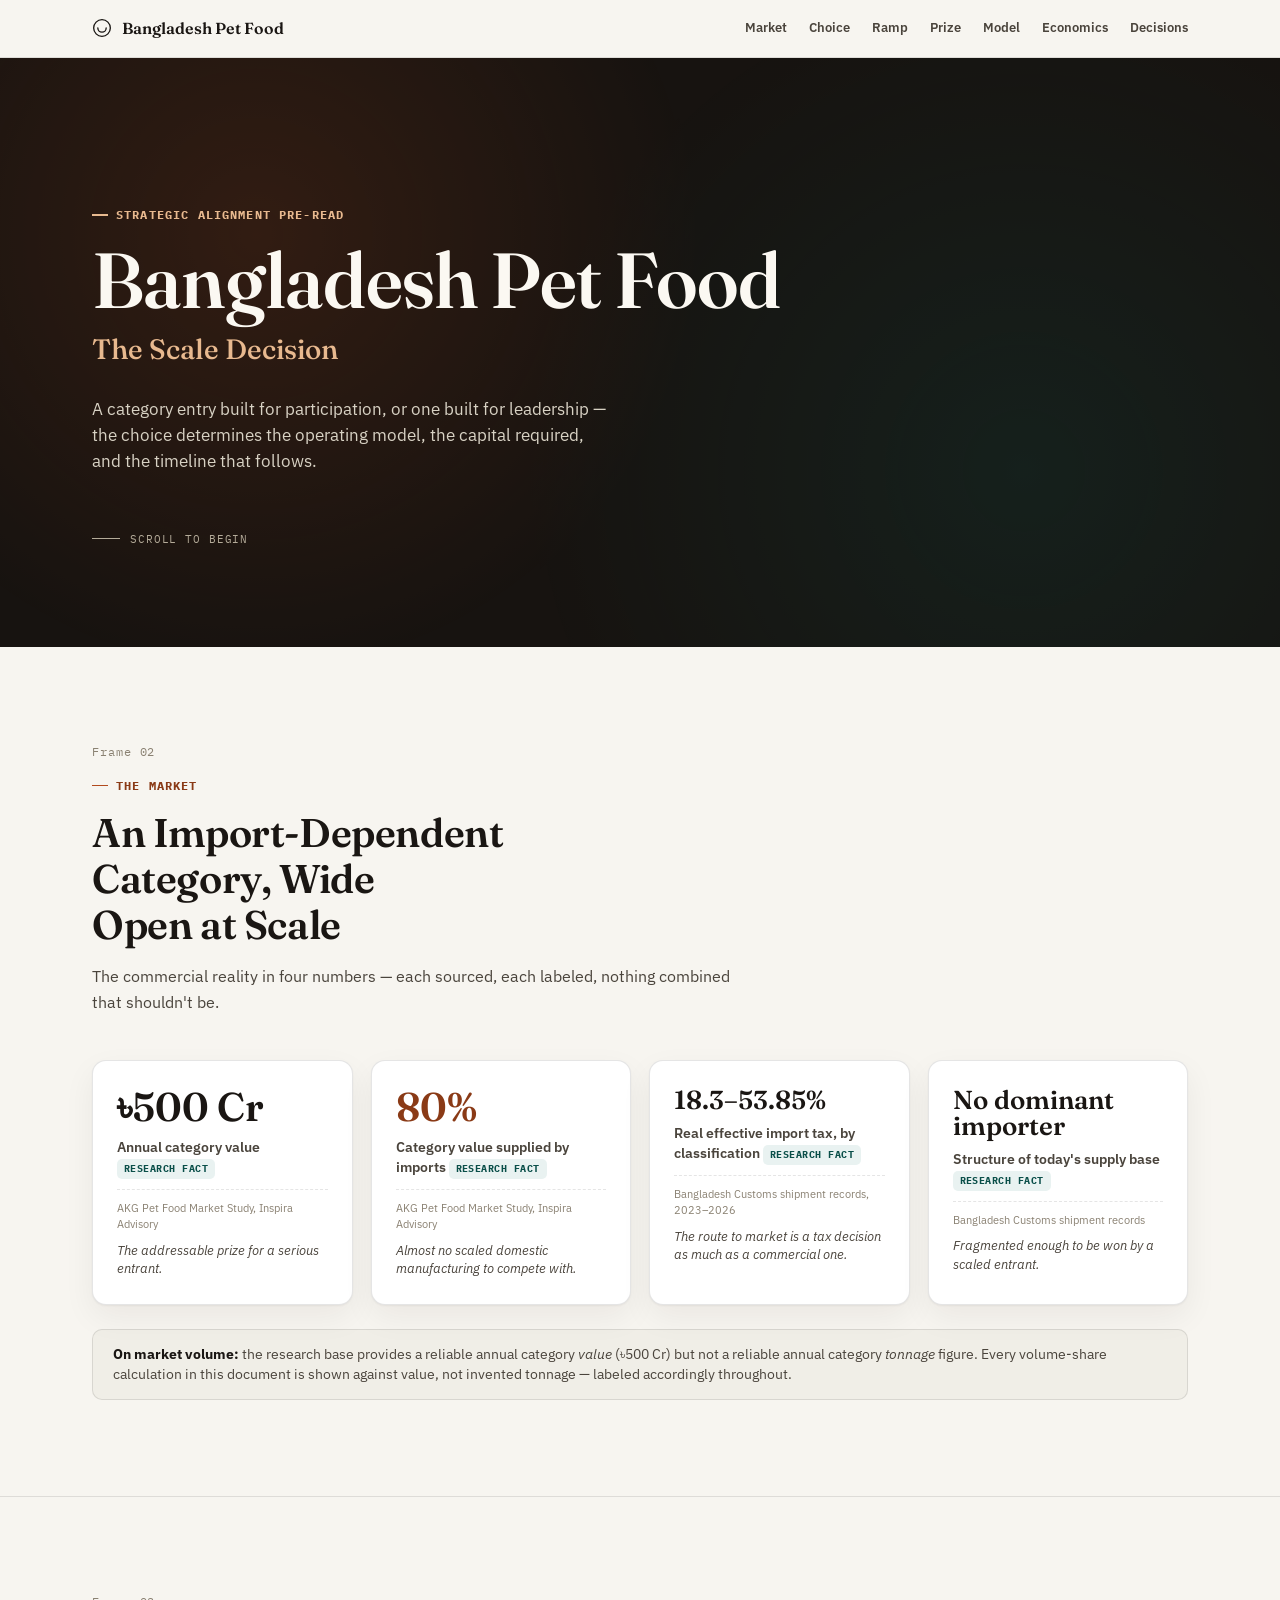
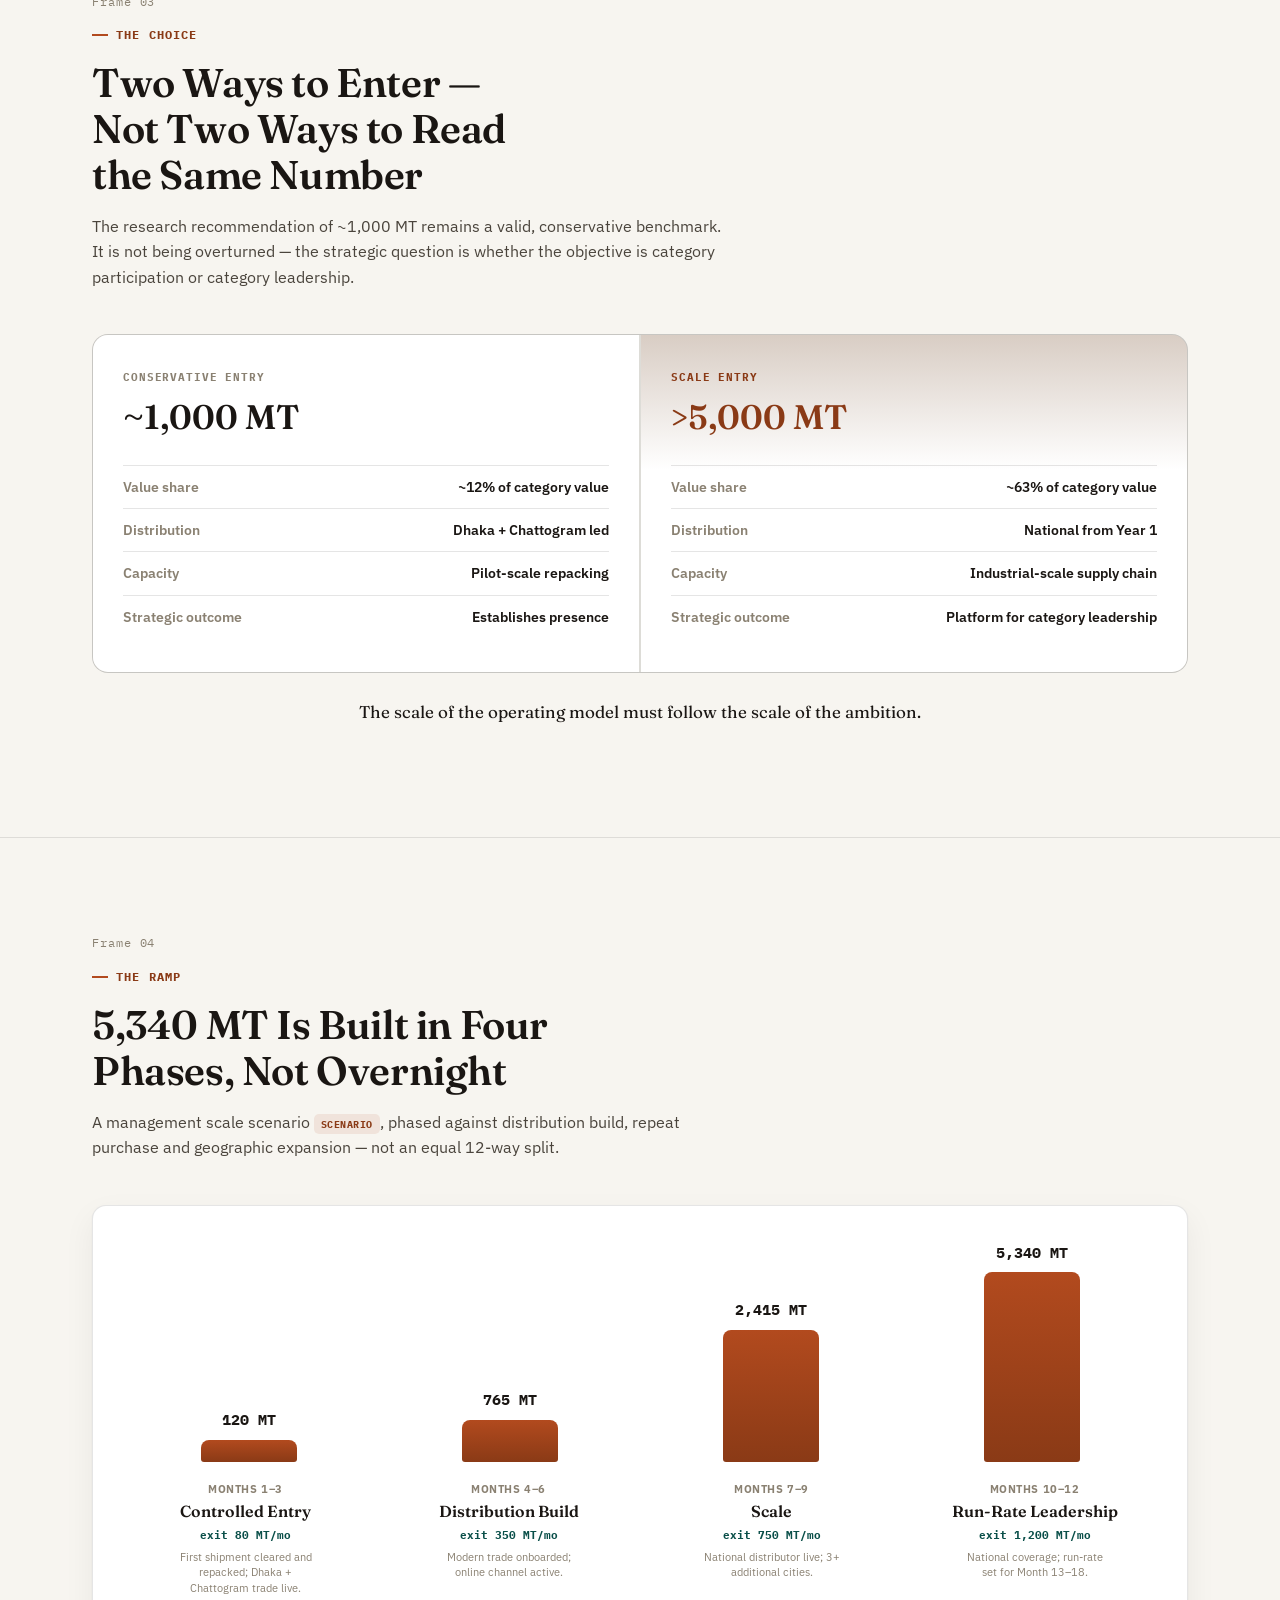
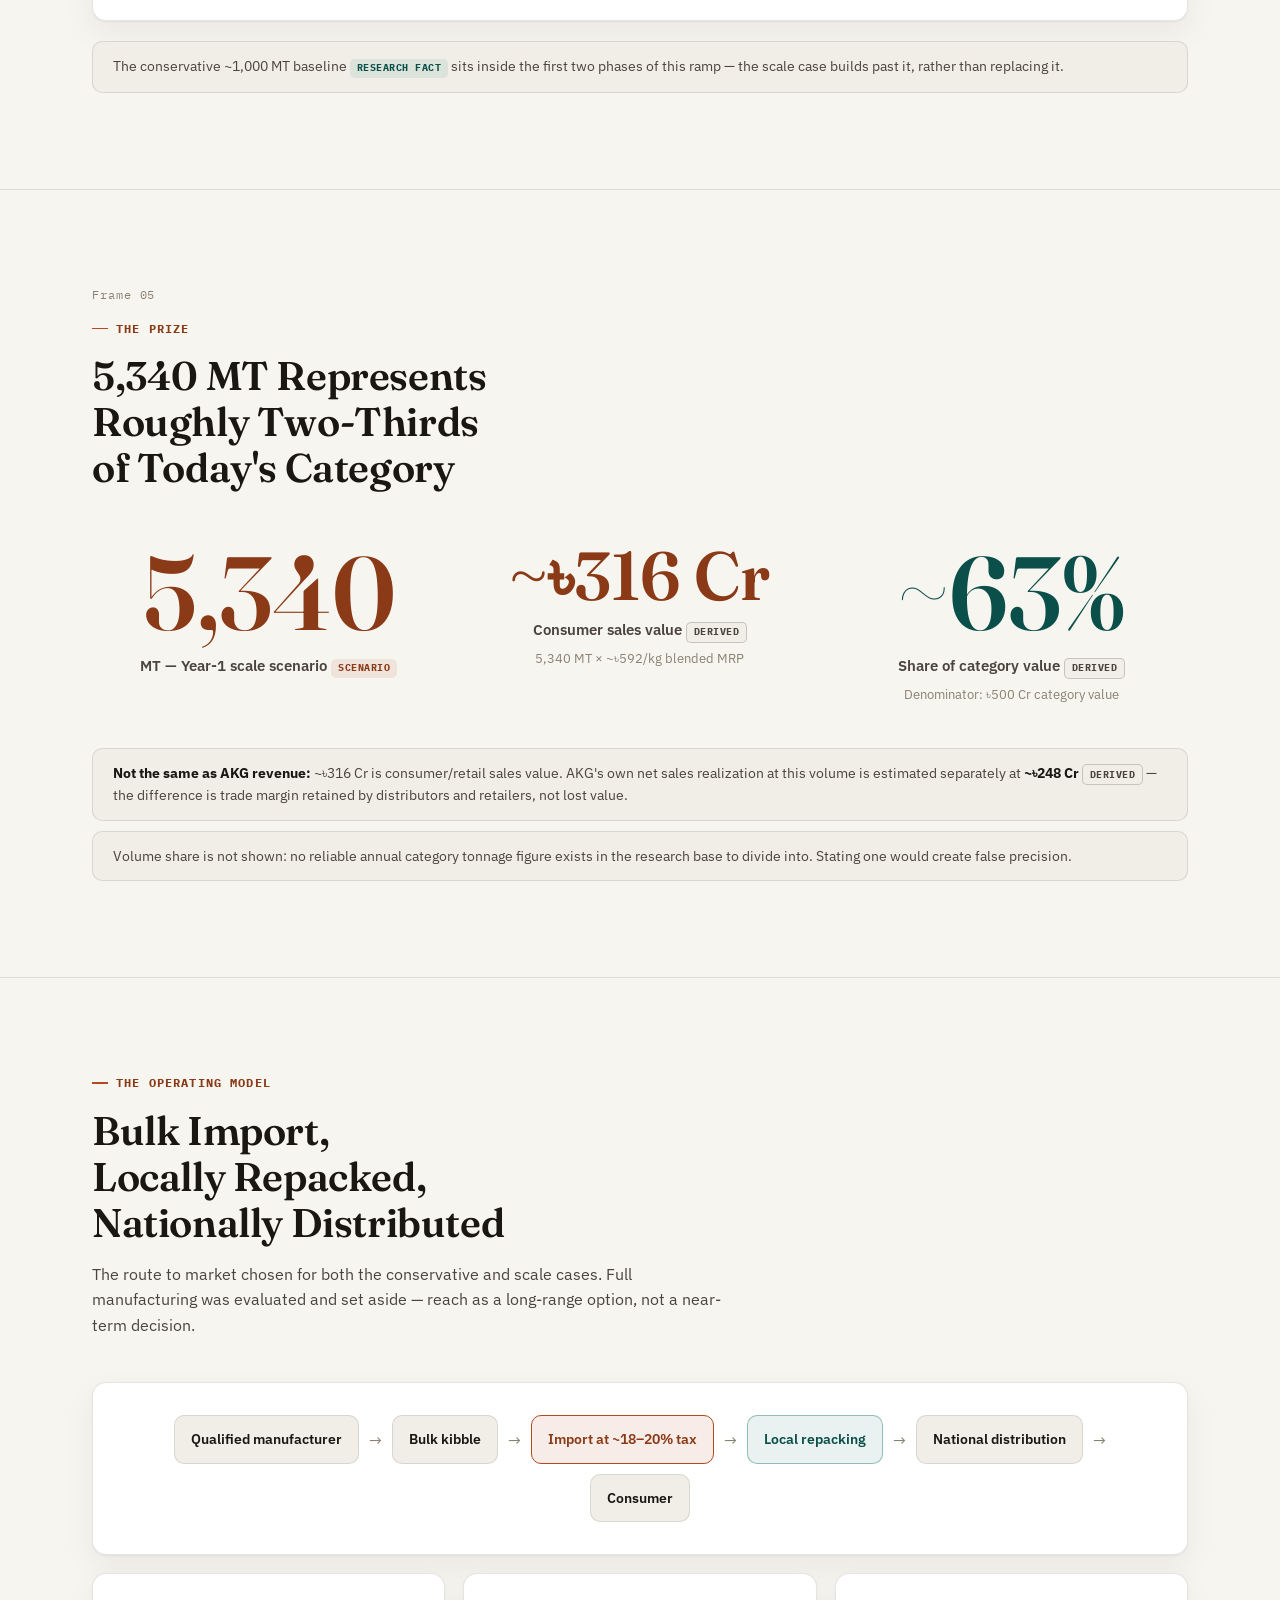
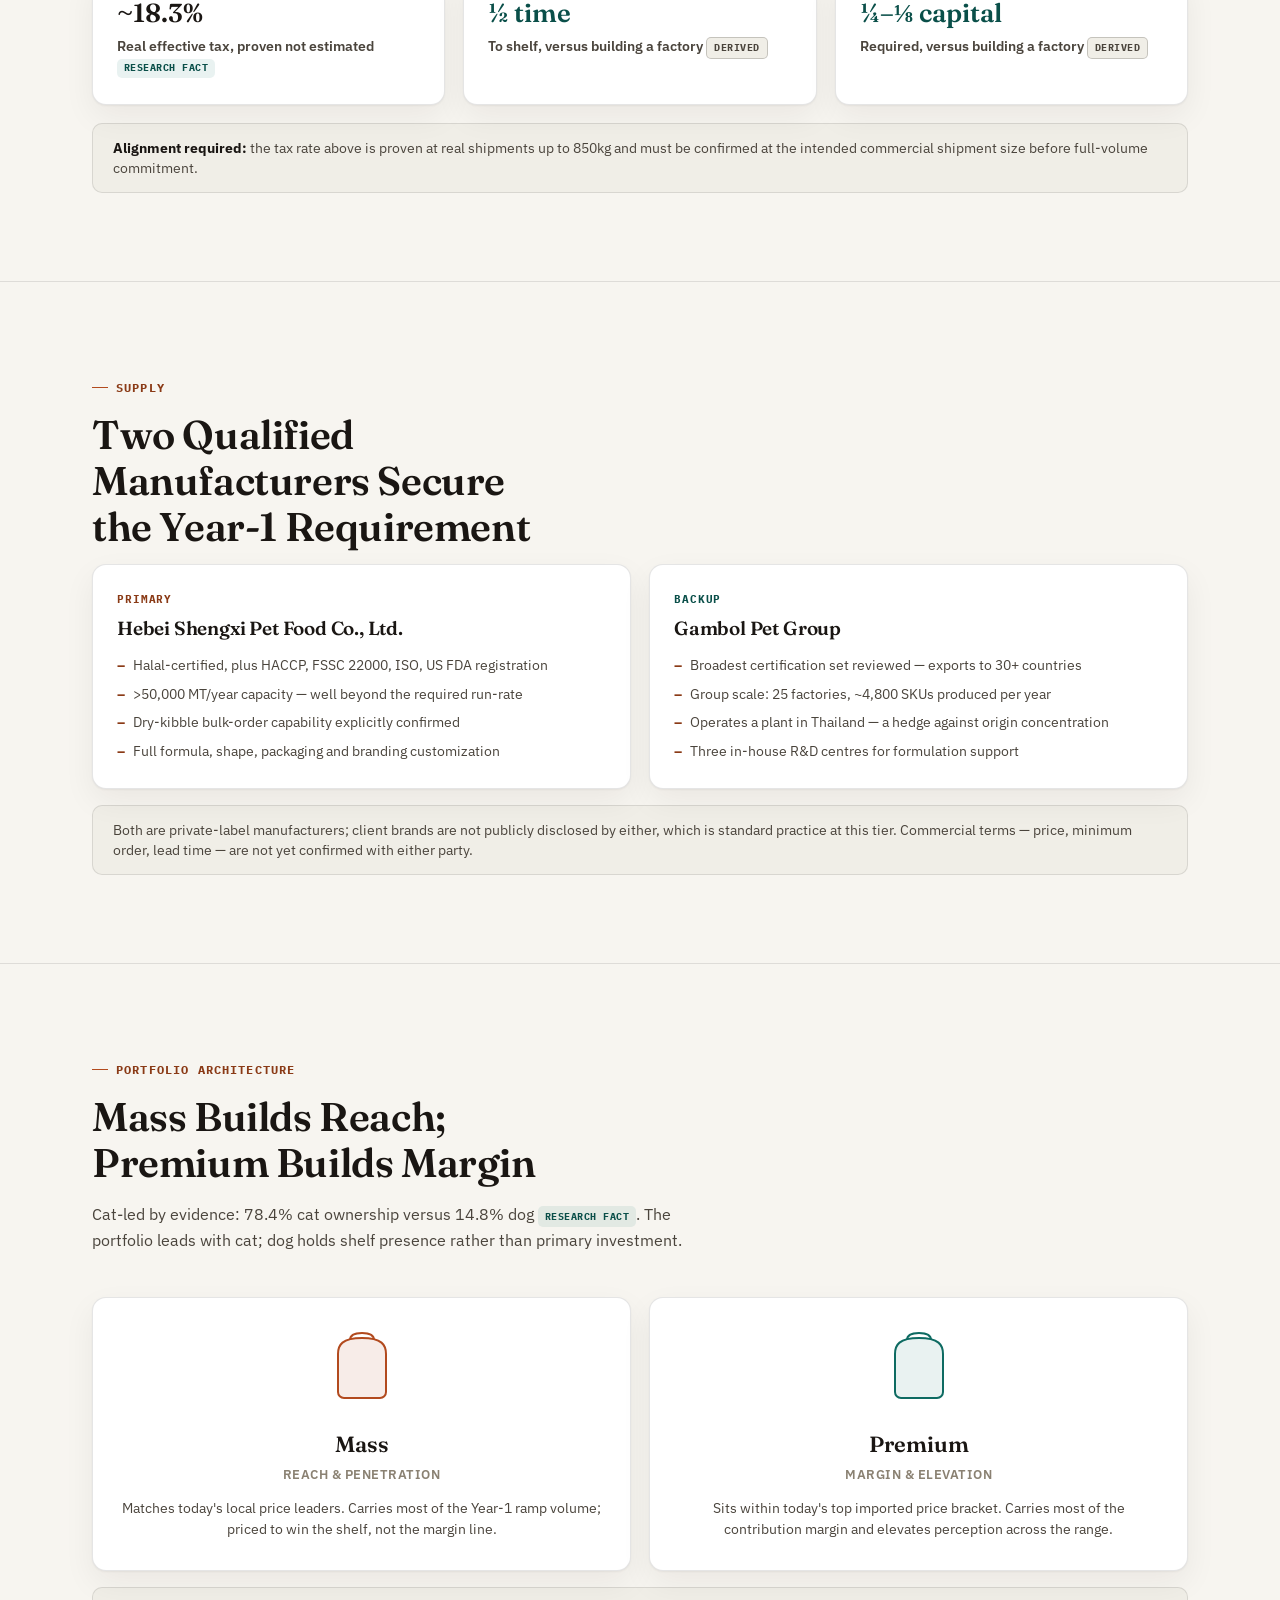
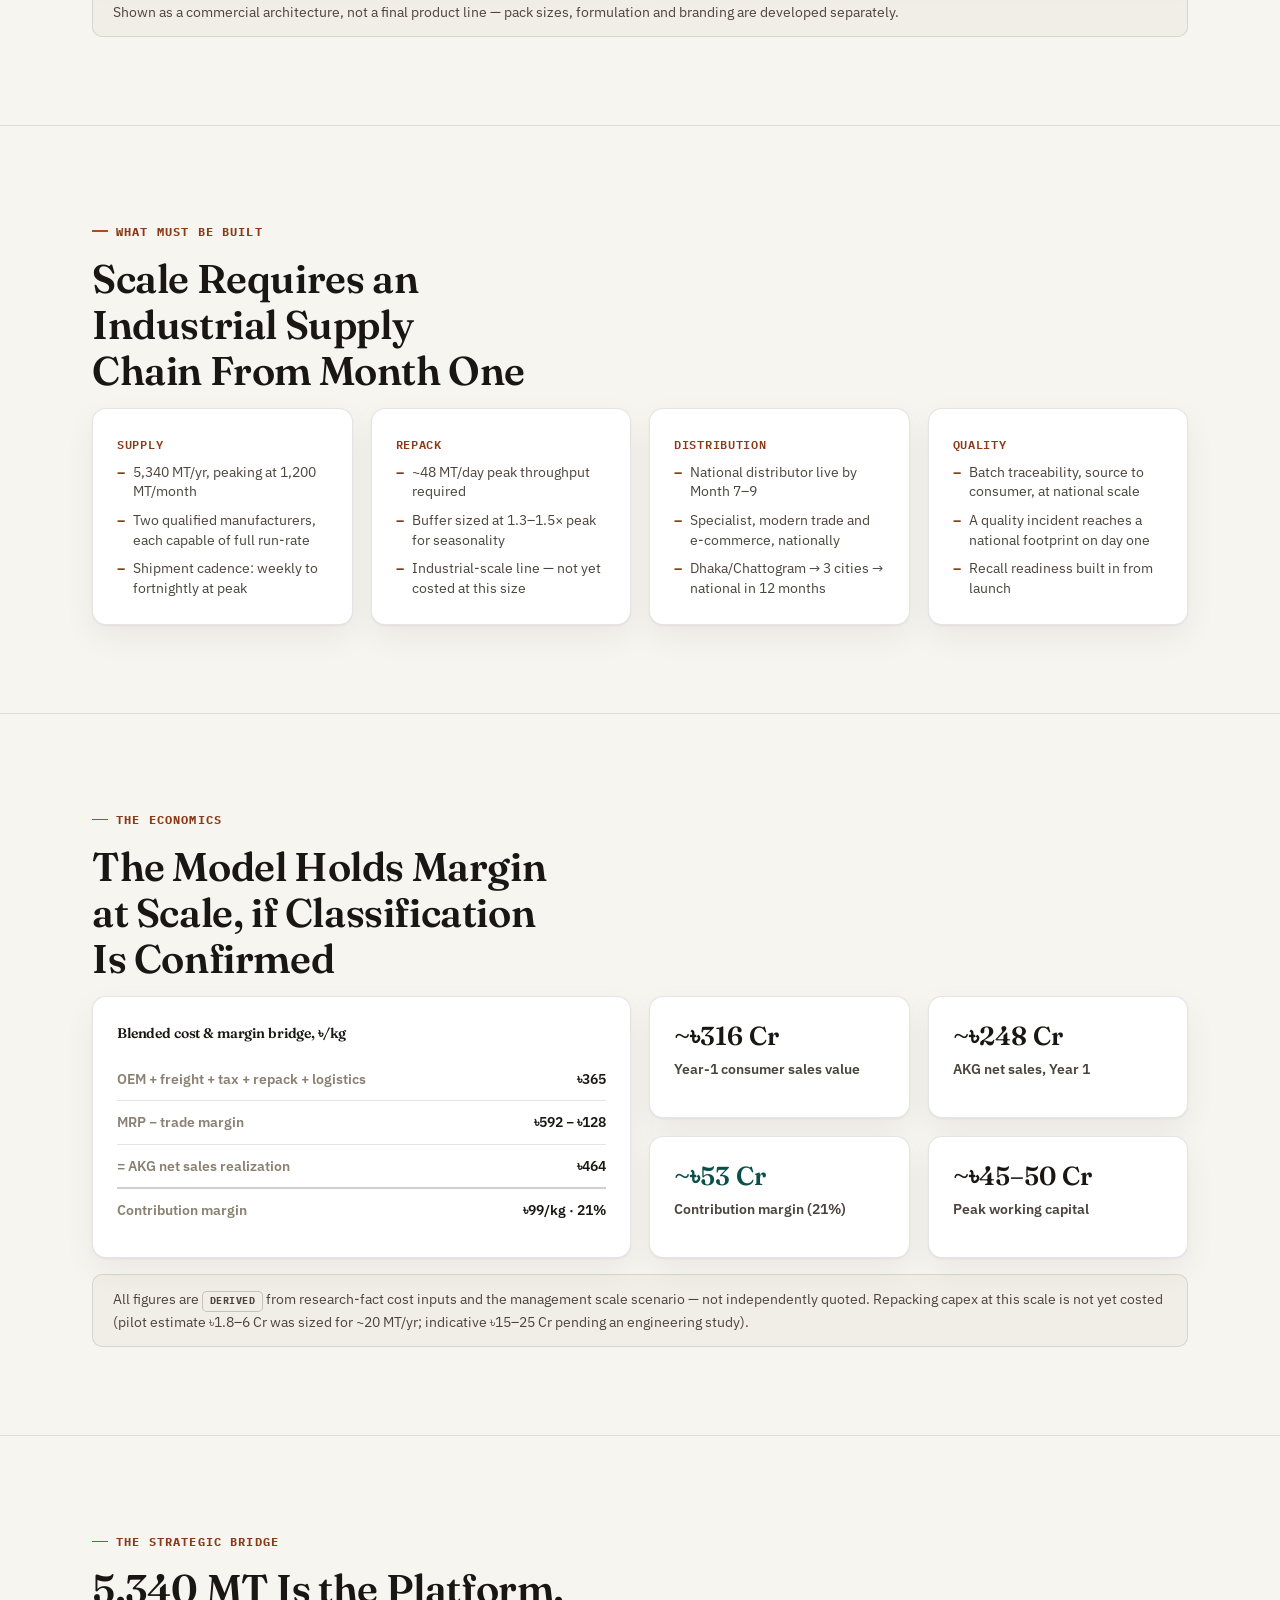
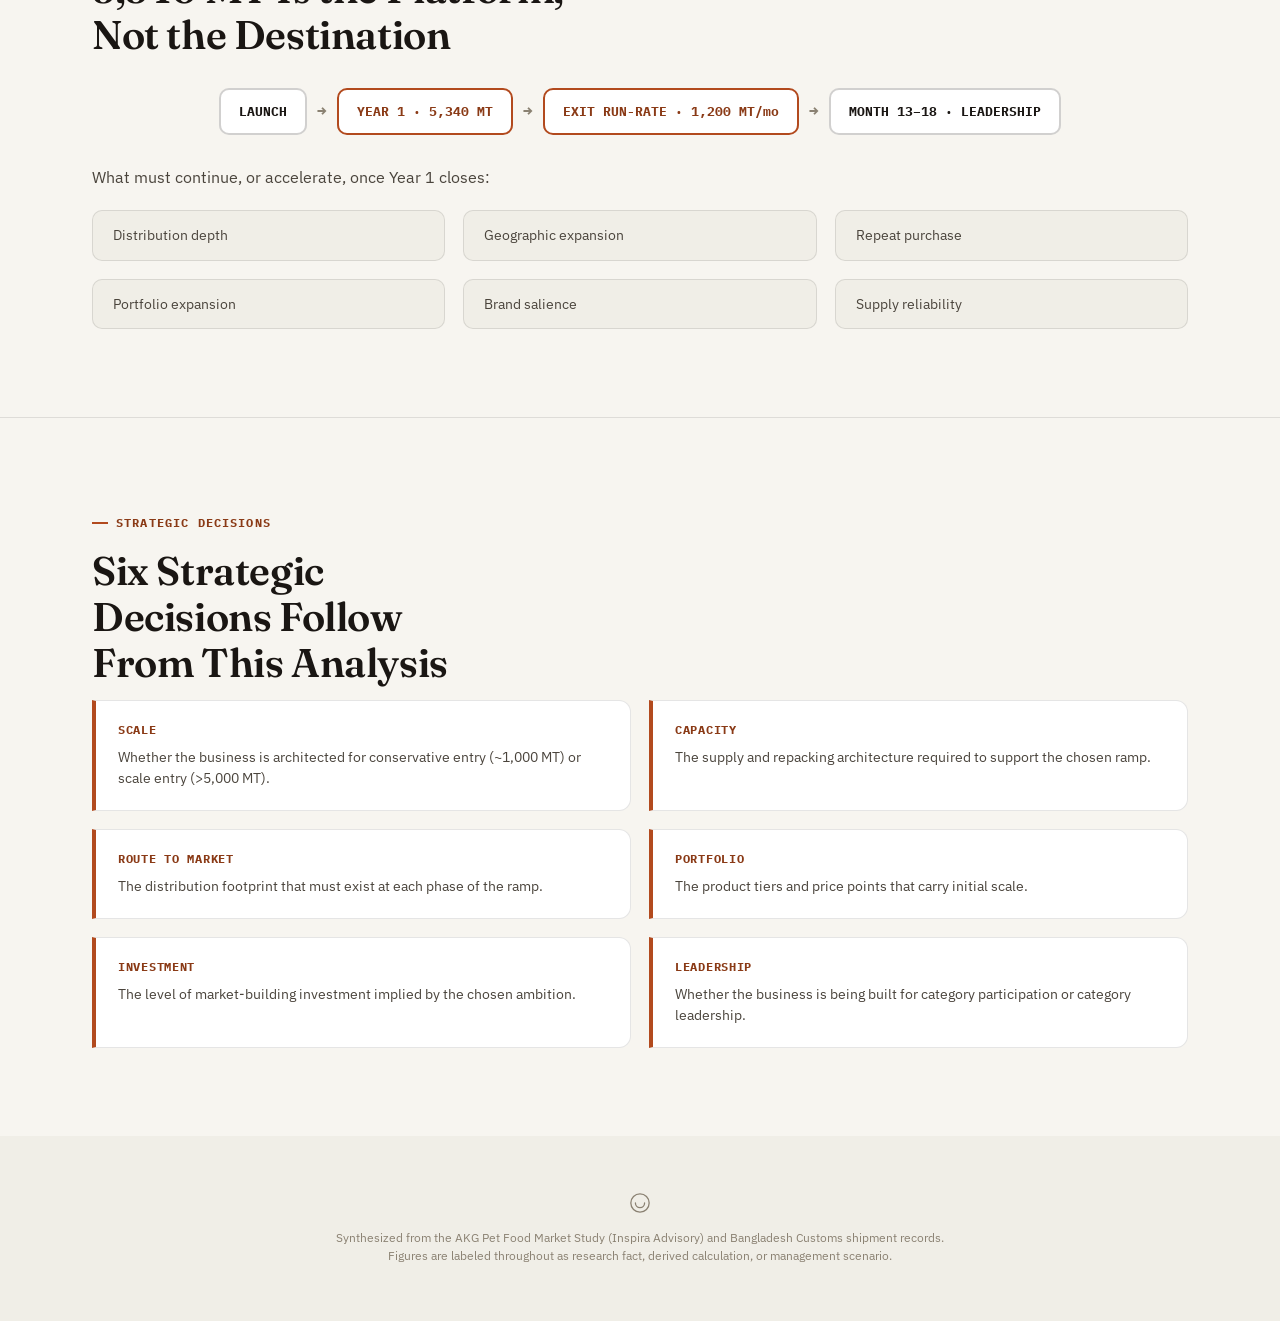
==== index.html @ 83e83b1d "Initial commit: Bangladesh Pet Food scale-decision microsite" ====
<!DOCTYPE html>
<html lang="en">
<head>
<meta charset="UTF-8">
<meta name="viewport" content="width=device-width, initial-scale=1, viewport-fit=cover">
<title>Bangladesh Pet Food — The Scale Decision</title>
<meta name="description" content="Executive strategy pre-read: the Bangladesh pet food market, the scale decision, the Year-1 ramp, and the strategic decisions required.">
<link rel="preconnect" href="https://fonts.googleapis.com">
<link rel="preconnect" href="https://fonts.gstatic.com" crossorigin>
<link href="https://fonts.googleapis.com/css2?family=Fraunces:opsz,wght@9..144,400;9..144,500;9..144,600;9..144,700&family=IBM+Plex+Sans:wght@400;500;600;700&family=IBM+Plex+Mono:wght@400;500;600;700&display=swap" rel="stylesheet">
<link rel="stylesheet" href="styles.css">
</head>
<body>

<svg width="0" height="0" style="position:absolute;">
  <defs>
    <pattern id="kibbleTex" width="70" height="70" patternUnits="userSpaceOnUse" patternTransform="rotate(12)">
      <circle cx="10" cy="12" r="5" fill="#E8B98F" opacity=".5"/>
      <circle cx="40" cy="30" r="6.5" fill="#E8B98F" opacity=".4"/>
      <circle cx="58" cy="8" r="4" fill="#3FB3A6" opacity=".3"/>
      <circle cx="22" cy="50" r="5.5" fill="#3FB3A6" opacity=".3"/>
      <circle cx="52" cy="58" r="4.5" fill="#E8B98F" opacity=".45"/>
    </pattern>
  </defs>
</svg>

<nav class="nav">
  <div class="nav-inner">
    <div class="brand">
      <svg class="mark" viewBox="0 0 24 24" fill="none"><circle cx="12" cy="12" r="10" stroke="currentColor" stroke-width="1.6"/><path d="M7 12a5 5 0 0 0 10 0" stroke="currentColor" stroke-width="1.6" stroke-linecap="round"/></svg>
      Bangladesh Pet Food
    </div>
    <div class="navlinks">
      <a href="#market">Market</a>
      <a href="#choice">Choice</a>
      <a href="#ramp">Ramp</a>
      <a href="#prize">Prize</a>
      <a href="#model">Model</a>
      <a href="#economics">Economics</a>
      <a href="#decisions">Decisions</a>
    </div>
  </div>
</nav>

<!-- FRAME 1: HERO -->
<header class="hero" style="--kibble-tex:url(#kibbleTex);">
  <div class="hero-inner">
    <div class="kicker">Strategic alignment pre-read</div>
    <h1>Bangladesh Pet&nbsp;Food</h1>
    <div class="sub2">The Scale Decision</div>
    <p class="lede">A category entry built for participation, or one built for leadership — the choice determines the operating model, the capital required, and the timeline that follows.</p>
    <div class="scrolldown"><span class="ln"></span> Scroll to begin</div>
  </div>
</header>

<!-- FRAME 2: THE MARKET / KIBBLE LEDGER -->
<section class="frame" id="market">
  <div class="wrap">
    <div class="frame-num">Frame 02</div>
    <div class="kicker">The Market</div>
    <h2 class="sec-title reveal">An Import-Dependent Category, Wide Open at Scale</h2>
    <p class="sec-sub reveal">The commercial reality in four numbers — each sourced, each labeled, nothing combined that shouldn't be.</p>
    <div class="grid grid-4 reveal">
      <div class="card stat-card">
        <div class="v tab" data-count="500" data-prefix="৳" data-suffix=" Cr">৳500 Cr</div>
        <div class="d">Annual category value <span class="tag fact">Research fact</span></div>
        <div class="src">AKG Pet Food Market Study, Inspira Advisory</div>
        <div class="impl">The addressable prize for a serious entrant.</div>
      </div>
      <div class="card stat-card">
        <div class="v tab warm" data-count="80" data-suffix="%">80%</div>
        <div class="d">Category value supplied by imports <span class="tag fact">Research fact</span></div>
        <div class="src">AKG Pet Food Market Study, Inspira Advisory</div>
        <div class="impl">Almost no scaled domestic manufacturing to compete with.</div>
      </div>
      <div class="card stat-card">
        <div class="v" style="font-size:26px;">18.3–53.85%</div>
        <div class="d">Real effective import tax, by classification <span class="tag fact">Research fact</span></div>
        <div class="src">Bangladesh Customs shipment records, 2023–2026</div>
        <div class="impl">The route to market is a tax decision as much as a commercial one.</div>
      </div>
      <div class="card stat-card">
        <div class="v" style="font-size:26px;">No dominant importer</div>
        <div class="d">Structure of today's supply base <span class="tag fact">Research fact</span></div>
        <div class="src">Bangladesh Customs shipment records</div>
        <div class="impl">Fragmented enough to be won by a scaled entrant.</div>
      </div>
    </div>
    <div class="strip reveal" style="margin-top:24px;"><b>On market volume:</b> the research base provides a reliable annual category <i>value</i> (৳500 Cr) but not a reliable annual category <i>tonnage</i> figure. Every volume-share calculation in this document is shown against value, not invented tonnage — labeled accordingly throughout.</div>
  </div>
</section>

<!-- FRAME 3: THE CHOICE -->
<section class="frame" id="choice">
  <div class="wrap">
    <div class="frame-num">Frame 03</div>
    <div class="kicker">The Choice</div>
    <h2 class="sec-title reveal">Two Ways to Enter — Not Two Ways to Read the Same Number</h2>
    <p class="sec-sub reveal">The research recommendation of ~1,000 MT remains a valid, conservative benchmark. It is not being overturned — the strategic question is whether the objective is category participation or category leadership.</p>
    <div class="choice reveal">
      <div class="choice-col">
        <div class="choice-eyebrow">Conservative Entry</div>
        <div class="choice-mt tab">~1,000 MT</div>
        <div class="choice-row"><span class="k">Value share</span><span class="val">~12% of category value</span></div>
        <div class="choice-row"><span class="k">Distribution</span><span class="val">Dhaka + Chattogram led</span></div>
        <div class="choice-row"><span class="k">Capacity</span><span class="val">Pilot-scale repacking</span></div>
        <div class="choice-row"><span class="k">Strategic outcome</span><span class="val">Establishes presence</span></div>
      </div>
      <div class="choice-col scale">
        <div class="choice-eyebrow">Scale Entry</div>
        <div class="choice-mt tab">&gt;5,000 MT</div>
        <div class="choice-row"><span class="k">Value share</span><span class="val">~63% of category value</span></div>
        <div class="choice-row"><span class="k">Distribution</span><span class="val">National from Year 1</span></div>
        <div class="choice-row"><span class="k">Capacity</span><span class="val">Industrial-scale supply chain</span></div>
        <div class="choice-row"><span class="k">Strategic outcome</span><span class="val">Platform for category leadership</span></div>
      </div>
    </div>
    <p class="choice-line reveal">The scale of the operating model must follow the scale of the ambition.</p>
  </div>
</section>

<!-- FRAME 4: THE RAMP -->
<section class="frame" id="ramp">
  <div class="wrap">
    <div class="frame-num">Frame 04</div>
    <div class="kicker">The Ramp</div>
    <h2 class="sec-title reveal">5,340 MT Is Built in Four Phases, Not Overnight</h2>
    <p class="sec-sub reveal">A management scale scenario <span class="tag scenario">Scenario</span>, phased against distribution build, repeat purchase and geographic expansion — not an equal 12-way split.</p>
    <div class="card reveal ramp-card">
      <div class="ramp-chart">
        <div class="ramp-col">
          <div class="ramp-cum">120 MT</div>
          <div class="ramp-bar" style="height:22px;"></div>
        </div>
        <div class="ramp-col">
          <div class="ramp-cum">765 MT</div>
          <div class="ramp-bar" style="height:42px;"></div>
        </div>
        <div class="ramp-col">
          <div class="ramp-cum">2,415 MT</div>
          <div class="ramp-bar" style="height:132px;"></div>
        </div>
        <div class="ramp-col">
          <div class="ramp-cum">5,340 MT</div>
          <div class="ramp-bar" style="height:220px;"></div>
        </div>
      </div>
      <div class="grid grid-4" style="margin-top:8px;">
        <div class="ramp-label"><div class="ph">Months 1–3</div><div class="name">Controlled Entry</div><div class="exit">exit 80 MT/mo</div><div class="unlock">First shipment cleared and repacked; Dhaka + Chattogram trade live.</div></div>
        <div class="ramp-label"><div class="ph">Months 4–6</div><div class="name">Distribution Build</div><div class="exit">exit 350 MT/mo</div><div class="unlock">Modern trade onboarded; online channel active.</div></div>
        <div class="ramp-label"><div class="ph">Months 7–9</div><div class="name">Scale</div><div class="exit">exit 750 MT/mo</div><div class="unlock">National distributor live; 3+ additional cities.</div></div>
        <div class="ramp-label"><div class="ph">Months 10–12</div><div class="name">Run-Rate Leadership</div><div class="exit">exit 1,200 MT/mo</div><div class="unlock">National coverage; run-rate set for Month 13–18.</div></div>
      </div>
    </div>
    <div class="strip reveal" style="margin-top:20px;">The conservative ~1,000 MT baseline <span class="tag fact">Research fact</span> sits inside the first two phases of this ramp — the scale case builds past it, rather than replacing it.</div>
  </div>
</section>

<!-- FRAME 5: THE PRIZE -->
<section class="frame" id="prize">
  <div class="wrap">
    <div class="frame-num">Frame 05</div>
    <div class="kicker">The Prize</div>
    <h2 class="sec-title reveal">5,340 MT Represents Roughly Two-Thirds of Today's Category</h2>
    <div class="grid grid-3 reveal">
      <div class="prize-hero"><div class="v tab">5,340</div><div class="l">MT — Year-1 scale scenario <span class="tag scenario">Scenario</span></div></div>
      <div class="prize-hero"><div class="v tab" style="font-size:clamp(40px,6vw,68px);">~৳316 Cr</div><div class="l">Consumer sales value <span class="tag calc">Derived</span></div><div class="prize-denom">5,340 MT × ~৳592/kg blended MRP</div></div>
      <div class="prize-hero"><div class="v tab" style="color:var(--accent-strong);">~63%</div><div class="l">Share of category value <span class="tag calc">Derived</span></div><div class="prize-denom">Denominator: ৳500 Cr category value</div></div>
    </div>
    <div class="strip reveal" style="margin-top:8px;"><b>Not the same as AKG revenue:</b> ~৳316 Cr is consumer/retail sales value. AKG's own net sales realization at this volume is estimated separately at <b>~৳248 Cr</b> <span class="tag calc">Derived</span> — the difference is trade margin retained by distributors and retailers, not lost value.</div>
    <div class="strip reveal" style="margin-top:10px;">Volume share is not shown: no reliable annual category tonnage figure exists in the research base to divide into. Stating one would create false precision.</div>
  </div>
</section>

<!-- OPERATING MODEL -->
<section class="section" id="model">
  <div class="wrap">
    <div class="kicker">The Operating Model</div>
    <h2 class="sec-title reveal">Bulk Import, Locally Repacked, Nationally Distributed</h2>
    <p class="sec-sub reveal">The route to market chosen for both the conservative and scale cases. Full manufacturing was evaluated and set aside — reach as a long-range option, not a near-term decision.</p>
    <div class="card reveal" style="padding:32px 28px;">
      <div class="chain">
        <span class="node">Qualified manufacturer</span><span class="arrow">→</span>
        <span class="node">Bulk kibble</span><span class="arrow">→</span>
        <span class="node warm">Import at ~18–20% tax</span><span class="arrow">→</span>
        <span class="node accent">Local repacking</span><span class="arrow">→</span>
        <span class="node">National distribution</span><span class="arrow">→</span>
        <span class="node">Consumer</span>
      </div>
    </div>
    <div class="grid grid-3 reveal" style="margin-top:18px;">
      <div class="card stat-card"><div class="v" style="font-size:26px;">~18.3%</div><div class="d">Real effective tax, proven not estimated <span class="tag fact">Research fact</span></div></div>
      <div class="card stat-card"><div class="v good" style="font-size:26px;">½ time</div><div class="d">To shelf, versus building a factory <span class="tag calc">Derived</span></div></div>
      <div class="card stat-card"><div class="v good" style="font-size:26px;">¼–⅛ capital</div><div class="d">Required, versus building a factory <span class="tag calc">Derived</span></div></div>
    </div>
    <div class="strip reveal" style="margin-top:18px;"><b>Alignment required:</b> the tax rate above is proven at real shipments up to 850kg and must be confirmed at the intended commercial shipment size before full-volume commitment.</div>
  </div>
</section>

<!-- SUPPLIERS -->
<section class="section" id="suppliers">
  <div class="wrap">
    <div class="kicker">Supply</div>
    <h2 class="sec-title reveal">Two Qualified Manufacturers Secure the Year-1 Requirement</h2>
    <div class="grid grid-2 reveal">
      <div class="card">
        <div class="choice-eyebrow" style="color:var(--warm-strong);">Primary</div>
        <h3 class="supplier-name">Hebei Shengxi Pet Food Co., Ltd.</h3>
        <ul class="pt" style="margin-top:14px;">
          <li>Halal-certified, plus HACCP, FSSC 22000, ISO, US FDA registration</li>
          <li>&gt;50,000 MT/year capacity — well beyond the required run-rate</li>
          <li>Dry-kibble bulk-order capability explicitly confirmed</li>
          <li>Full formula, shape, packaging and branding customization</li>
        </ul>
      </div>
      <div class="card">
        <div class="choice-eyebrow" style="color:var(--accent-strong);">Backup</div>
        <h3 class="supplier-name">Gambol Pet Group</h3>
        <ul class="pt" style="margin-top:14px;">
          <li>Broadest certification set reviewed — exports to 30+ countries</li>
          <li>Group scale: 25 factories, ~4,800 SKUs produced per year</li>
          <li>Operates a plant in Thailand — a hedge against origin concentration</li>
          <li>Three in-house R&amp;D centres for formulation support</li>
        </ul>
      </div>
    </div>
    <div class="strip reveal" style="margin-top:16px;">Both are private-label manufacturers; client brands are not publicly disclosed by either, which is standard practice at this tier. Commercial terms — price, minimum order, lead time — are not yet confirmed with either party.</div>
  </div>
</section>

<!-- PORTFOLIO -->
<section class="section" id="portfolio">
  <div class="wrap">
    <div class="kicker">Portfolio Architecture</div>
    <h2 class="sec-title reveal">Mass Builds Reach; Premium Builds Margin</h2>
    <p class="sec-sub reveal">Cat-led by evidence: 78.4% cat ownership versus 14.8% dog <span class="tag fact">Research fact</span>. The portfolio leads with cat; dog holds shelf presence rather than primary investment.</p>
    <div class="grid grid-2 reveal">
      <div class="card tier-card">
        <svg class="pouch" viewBox="0 0 64 78" fill="none"><path d="M8 26c0-9 4-16 24-16s24 7 24 16v38a6 6 0 0 1-6 6H14a6 6 0 0 1-6-6V26z" fill="var(--warm-tint)" stroke="var(--warm)" stroke-width="2"/><path d="M20 12c0-4 4-7 12-7s12 3 12 7" stroke="var(--warm)" stroke-width="2" fill="none"/></svg>
        <div class="tier-name">Mass</div>
        <div class="tier-role">Reach &amp; penetration</div>
        <div class="tier-desc">Matches today's local price leaders. Carries most of the Year-1 ramp volume; priced to win the shelf, not the margin line.</div>
      </div>
      <div class="card tier-card">
        <svg class="pouch" viewBox="0 0 64 78" fill="none"><path d="M8 26c0-9 4-16 24-16s24 7 24 16v38a6 6 0 0 1-6 6H14a6 6 0 0 1-6-6V26z" fill="var(--accent-tint)" stroke="var(--accent)" stroke-width="2"/><path d="M20 12c0-4 4-7 12-7s12 3 12 7" stroke="var(--accent)" stroke-width="2" fill="none"/></svg>
        <div class="tier-name">Premium</div>
        <div class="tier-role">Margin &amp; elevation</div>
        <div class="tier-desc">Sits within today's top imported price bracket. Carries most of the contribution margin and elevates perception across the range.</div>
      </div>
    </div>
    <div class="strip reveal" style="margin-top:16px;">Shown as a commercial architecture, not a final product line — pack sizes, formulation and branding are developed separately.</div>
  </div>
</section>

<!-- THE MACHINE -->
<section class="section" id="machine">
  <div class="wrap">
    <div class="kicker">What Must Be Built</div>
    <h2 class="sec-title reveal">Scale Requires an Industrial Supply Chain From Month One</h2>
    <div class="grid grid-4 reveal">
      <div class="card"><h4 class="mono quadhead">Supply</h4><ul class="pt"><li>5,340 MT/yr, peaking at 1,200 MT/month</li><li>Two qualified manufacturers, each capable of full run-rate</li><li>Shipment cadence: weekly to fortnightly at peak</li></ul></div>
      <div class="card"><h4 class="mono quadhead">Repack</h4><ul class="pt"><li>~48 MT/day peak throughput required</li><li>Buffer sized at 1.3–1.5× peak for seasonality</li><li>Industrial-scale line — not yet costed at this size</li></ul></div>
      <div class="card"><h4 class="mono quadhead">Distribution</h4><ul class="pt"><li>National distributor live by Month 7–9</li><li>Specialist, modern trade and e-commerce, nationally</li><li>Dhaka/Chattogram → 3 cities → national in 12 months</li></ul></div>
      <div class="card"><h4 class="mono quadhead">Quality</h4><ul class="pt"><li>Batch traceability, source to consumer, at national scale</li><li>A quality incident reaches a national footprint on day one</li><li>Recall readiness built in from launch</li></ul></div>
    </div>
  </div>
</section>

<!-- ECONOMICS -->
<section class="section" id="economics">
  <div class="wrap">
    <div class="kicker">The Economics</div>
    <h2 class="sec-title reveal">The Model Holds Margin at Scale, if Classification Is Confirmed</h2>
    <div class="grid grid-2 reveal" style="align-items:stretch;">
      <div class="card bridge-panel">
        <h4 class="bridge-title">Blended cost &amp; margin bridge, ৳/kg</h4>
        <div class="choice-row" style="border-top:none;"><span class="k">OEM + freight + tax + repack + logistics</span><span class="val">৳365</span></div>
        <div class="choice-row"><span class="k">MRP − trade margin</span><span class="val">৳592 − ৳128</span></div>
        <div class="choice-row"><span class="k">= AKG net sales realization</span><span class="val">৳464</span></div>
        <div class="choice-row" style="border-top:2px solid var(--line-strong);"><span class="k">Contribution margin</span><span class="val">৳99/kg · 21%</span></div>
      </div>
      <div class="grid grid-2">
        <div class="card stat-card"><div class="v" style="font-size:26px;">~৳316 Cr</div><div class="d">Year-1 consumer sales value</div></div>
        <div class="card stat-card"><div class="v" style="font-size:26px;">~৳248 Cr</div><div class="d">AKG net sales, Year 1</div></div>
        <div class="card stat-card"><div class="v good" style="font-size:26px;">~৳53 Cr</div><div class="d">Contribution margin (21%)</div></div>
        <div class="card stat-card"><div class="v" style="font-size:26px;">~৳45–50 Cr</div><div class="d">Peak working capital</div></div>
      </div>
    </div>
    <div class="strip reveal" style="margin-top:16px;">All figures are <span class="tag calc">Derived</span> from research-fact cost inputs and the management scale scenario — not independently quoted. Repacking capex at this scale is not yet costed (pilot estimate ৳1.8–6 Cr was sized for ~20 MT/yr; indicative ৳15–25 Cr pending an engineering study).</div>
  </div>
</section>

<!-- STRATEGIC BRIDGE -->
<section class="section" id="bridge">
  <div class="wrap">
    <div class="kicker">The Strategic Bridge</div>
    <h2 class="sec-title reveal">5,340 MT Is the Platform, Not the Destination</h2>
    <div class="reveal bridge-wrap">
      <div class="bridge">
        <span class="bnode">LAUNCH</span><span class="barrow">→</span>
        <span class="bnode hot">YEAR 1 · 5,340 MT</span><span class="barrow">→</span>
        <span class="bnode hot">EXIT RUN-RATE · 1,200 MT/mo</span><span class="barrow">→</span>
        <span class="bnode">MONTH 13–18 · LEADERSHIP</span>
      </div>
    </div>
    <p class="sec-sub reveal" style="margin-bottom:20px;">What must continue, or accelerate, once Year 1 closes:</p>
    <div class="grid grid-3 reveal">
      <div class="strip">Distribution depth</div>
      <div class="strip">Geographic expansion</div>
      <div class="strip">Repeat purchase</div>
      <div class="strip">Portfolio expansion</div>
      <div class="strip">Brand salience</div>
      <div class="strip">Supply reliability</div>
    </div>
  </div>
</section>

<!-- STRATEGIC DECISIONS -->
<section class="section" id="decisions">
  <div class="wrap">
    <div class="kicker">Strategic Decisions</div>
    <h2 class="sec-title reveal">Six Strategic Decisions Follow From This Analysis</h2>
    <div class="grid grid-2 reveal">
      <div class="dec-card"><h4>Scale</h4><p>Whether the business is architected for conservative entry (~1,000 MT) or scale entry (&gt;5,000 MT).</p></div>
      <div class="dec-card"><h4>Capacity</h4><p>The supply and repacking architecture required to support the chosen ramp.</p></div>
      <div class="dec-card"><h4>Route to Market</h4><p>The distribution footprint that must exist at each phase of the ramp.</p></div>
      <div class="dec-card"><h4>Portfolio</h4><p>The product tiers and price points that carry initial scale.</p></div>
      <div class="dec-card"><h4>Investment</h4><p>The level of market-building investment implied by the chosen ambition.</p></div>
      <div class="dec-card"><h4>Leadership</h4><p>Whether the business is being built for category participation or category leadership.</p></div>
    </div>
  </div>
</section>

<footer class="site-end">
  <svg class="fmark" width="22" height="22" viewBox="0 0 24 24" fill="none"><circle cx="12" cy="12" r="10" stroke="currentColor" stroke-width="1.4"/><path d="M7 12a5 5 0 0 0 10 0" stroke="currentColor" stroke-width="1.4" stroke-linecap="round"/></svg><br>
  Synthesized from the AKG Pet Food Market Study (Inspira Advisory) and Bangladesh Customs shipment records.<br>
  Figures are labeled throughout as research fact, derived calculation, or management scenario.
</footer>

<script src="script.js"></script>
</body>
</html>
---- styles.css ----
:root{
  color-scheme: light;
  --bg:#F7F5F0; --surface:#FFFFFF; --surface-2:#F0EEE7;
  --ink:#1A1613; --ink-2:#4A443C; --ink-mut:#8A8172;
  --line:rgba(26,22,19,0.11); --line-strong:rgba(26,22,19,0.2);
  --accent:#0E6B62; --accent-strong:#0A4F49; --accent-tint:rgba(14,107,98,0.09);
  --warm:#B24A1E; --warm-strong:#8A3A16; --warm-tint:rgba(178,74,30,0.10);
  --dark:#171310; --dark-2:#241E18;
  --shadow: 0 1px 2px rgba(26,22,19,0.05), 0 12px 32px rgba(26,22,19,0.06);
}
@media (prefers-color-scheme: dark){
  :root:not([data-theme="light"]){
    color-scheme: dark;
    --bg:#15120F; --surface:#1E1913; --surface-2:#241F18;
    --ink:#F3EFE6; --ink-2:#C9C0B1; --ink-mut:#8E8575;
    --line:rgba(243,239,230,0.10); --line-strong:rgba(243,239,230,0.2);
    --accent:#3FB3A6; --accent-strong:#62CBBE; --accent-tint:rgba(63,179,166,0.13);
    --warm:#D97A45; --warm-strong:#E89463; --warm-tint:rgba(217,122,69,0.14);
    --dark:#0C0A08; --dark-2:#171310;
    --shadow: 0 1px 2px rgba(0,0,0,0.4), 0 12px 32px rgba(0,0,0,0.4);
  }
}
:root[data-theme="dark"]{
  color-scheme: dark;
  --bg:#15120F; --surface:#1E1913; --surface-2:#241F18;
  --ink:#F3EFE6; --ink-2:#C9C0B1; --ink-mut:#8E8575;
  --line:rgba(243,239,230,0.10); --line-strong:rgba(243,239,230,0.2);
  --accent:#3FB3A6; --accent-strong:#62CBBE; --accent-tint:rgba(63,179,166,0.13);
  --warm:#D97A45; --warm-strong:#E89463; --warm-tint:rgba(217,122,69,0.14);
  --dark:#0C0A08; --dark-2:#171310;
  --shadow: 0 1px 2px rgba(0,0,0,0.4), 0 12px 32px rgba(0,0,0,0.4);
}
*{box-sizing:border-box;}
html{scroll-behavior:smooth;}
body{margin:0;background:var(--bg);color:var(--ink);font-family:"IBM Plex Sans",system-ui,sans-serif;-webkit-font-smoothing:antialiased;line-height:1.5;overflow-x:hidden;}
h1,h2,h3,h4{margin:0;text-wrap:balance;font-family:"Fraunces",Georgia,serif;font-weight:600;letter-spacing:-.01em;}
.mono{font-family:"IBM Plex Mono",ui-monospace,monospace;}
.tab{font-variant-numeric:tabular-nums;}
a{color:inherit;}
img{max-width:100%;}
* { overflow-wrap: break-word; }
.wrap{max-width:1160px;margin:0 auto;padding-inline:32px;}
@media (max-width:640px){.wrap{padding-inline:20px;}}

/* nav */
.nav{position:sticky;top:0;z-index:80;background:color-mix(in oklab, var(--bg) 86%, transparent);backdrop-filter:blur(10px);border-bottom:1px solid var(--line);}
.nav-inner{max-width:1160px;margin:0 auto;padding:14px 32px;display:flex;align-items:center;justify-content:space-between;gap:20px;}
@media (max-width:640px){.nav-inner{padding:12px 20px;}}
.brand{display:flex;align-items:center;gap:10px;font-family:"Fraunces",serif;font-weight:600;font-size:16px;white-space:nowrap;}
.brand .mark{width:20px;height:20px;flex:0 0 auto;}
.navlinks{display:flex;gap:22px;font-size:12.5px;font-weight:600;color:var(--ink-2);flex-wrap:wrap;}
.navlinks a{text-decoration:none;padding:4px 0;border-bottom:2px solid transparent;transition:border-color .15s;}
.navlinks a:hover{border-color:var(--warm);color:var(--ink);}
@media (max-width:900px){.navlinks{display:none;}}

/* kicker / section scaffolding */
.section{padding-block:88px;border-bottom:1px solid var(--line);}
.section:last-of-type{border-bottom:none;}
@media (max-width:640px){.section{padding-block:56px;}}
.kicker{display:inline-flex;align-items:center;gap:8px;font-family:"IBM Plex Mono",monospace;font-size:11.5px;letter-spacing:.1em;text-transform:uppercase;color:var(--warm-strong);font-weight:700;margin-bottom:16px;}
.kicker::before{content:"";width:16px;height:1.5px;background:var(--warm);display:inline-block;}
.sec-title{font-size:clamp(24px,3.6vw,40px);line-height:1.15;max-width:18ch;margin-bottom:14px;}
.sec-sub{font-size:16px;color:var(--ink-2);max-width:64ch;line-height:1.6;margin-bottom:44px;}
.sec-sub:last-child{margin-bottom:0;}

/* evidence tags */
.tag{display:inline-flex;align-items:center;font-family:"IBM Plex Mono",monospace;font-size:9.5px;font-weight:700;letter-spacing:.05em;text-transform:uppercase;padding:2.5px 7px;border-radius:5px;}
.tag.fact{background:var(--accent-tint);color:var(--accent-strong);}
.tag.calc{background:var(--surface-2);color:var(--ink-2);border:1px solid var(--line-strong);}
.tag.scenario{background:var(--warm-tint);color:var(--warm-strong);}

/* generic card grid */
.grid{display:grid;gap:18px;}
.grid-2{grid-template-columns:1fr 1fr;}
.grid-3{grid-template-columns:repeat(3,1fr);}
.grid-4{grid-template-columns:repeat(4,1fr);}
@media (max-width:900px){.grid-3,.grid-4{grid-template-columns:1fr 1fr;}}
@media (max-width:640px){.grid-2,.grid-3,.grid-4{grid-template-columns:1fr;}}

.card{background:var(--surface);border:1px solid var(--line);border-radius:14px;padding:26px 24px;box-shadow:var(--shadow);min-width:0;}
.stat-card .v{font-family:"Fraunces",serif;font-weight:600;font-size:clamp(28px,3.4vw,40px);color:var(--ink);line-height:1;}
.stat-card .v.warm{color:var(--warm-strong);}
.stat-card .v.good{color:var(--accent-strong);}
.stat-card .d{font-size:13.5px;font-weight:600;color:var(--ink-2);margin-top:10px;}
.stat-card .src{font-size:11px;color:var(--ink-mut);margin-top:10px;padding-top:10px;border-top:1px dashed var(--line);}
.stat-card .impl{font-size:12.5px;color:var(--ink-2);margin-top:8px;font-style:italic;}

/* hero */
.hero{position:relative;background:var(--dark);color:#F3EFE6;overflow:hidden;padding-block:140px 100px;}
.hero::before{content:"";position:absolute;inset:0;opacity:.5;background-image:radial-gradient(circle at 20% 30%, rgba(178,74,30,.35), transparent 40%), radial-gradient(circle at 80% 70%, rgba(14,107,98,.3), transparent 45%), var(--kibble-tex);background-size:auto, auto, 340px 340px;}
.hero-inner{position:relative;max-width:1160px;margin:0 auto;padding-inline:32px;}
.hero .kicker{color:#E8B98F;}
.hero .kicker::before{background:#E8B98F;}
.hero h1{font-size:clamp(38px,7vw,78px);line-height:1.05;color:#FBF8F2;max-width:14ch;}
.hero .sub2{font-family:"Fraunces",serif;font-size:clamp(19px,2.4vw,28px);color:#E8B98F;margin-top:6px;font-weight:500;}
.hero p.lede{font-size:16.5px;color:#D8D2C4;max-width:52ch;margin-top:26px;line-height:1.6;}
.hero .scrolldown{margin-top:56px;font-family:"IBM Plex Mono",monospace;font-size:11px;color:#B4AB99;letter-spacing:.08em;text-transform:uppercase;display:flex;align-items:center;gap:10px;}
.hero .scrolldown .ln{width:28px;height:1px;background:#B4AB99;}
@media (max-width:640px){
  .hero{padding-block:96px 64px;}
  .hero p.lede{margin-top:18px;}
  .hero .scrolldown{margin-top:36px;}
}

/* frame numbering strip (opening 5 frames) */
.frame{padding-block:96px;border-bottom:1px solid var(--line);}
@media (max-width:640px){.frame{padding-block:60px;}}
.frame-num{font-family:"IBM Plex Mono",monospace;font-size:11.5px;color:var(--ink-mut);letter-spacing:.08em;margin-bottom:8px;}

/* chain diagram */
.chain{display:flex;flex-wrap:wrap;align-items:center;justify-content:center;gap:10px;}
.chain .node{background:var(--surface-2);border:1px solid var(--line);border-radius:10px;padding:13px 16px;font-size:13.5px;font-weight:600;text-align:center;}
.chain .arrow{color:var(--ink-mut);font-size:16px;}
.chain .node.accent{background:var(--accent-tint);border-color:color-mix(in oklab, var(--accent) 40%, transparent);color:var(--accent-strong);}
.chain .node.warm{background:var(--warm-tint);border-color:var(--warm);color:var(--warm-strong);}

/* comparison frame (the choice) */
.choice{display:grid;grid-template-columns:1fr 1fr;gap:2px;background:var(--line);border-radius:16px;overflow:hidden;border:1px solid var(--line);}
@media (max-width:760px){.choice{grid-template-columns:1fr;}}
.choice-col{background:var(--surface);padding:34px 30px;min-width:0;}
@media (max-width:640px){.choice-col{padding:26px 22px;}}
.choice-col.scale{background:linear-gradient(180deg, var(--warm-tint), var(--surface) 40%);}
.choice-eyebrow{font-family:"IBM Plex Mono",monospace;font-size:11px;letter-spacing:.08em;text-transform:uppercase;color:var(--ink-mut);font-weight:700;}
.choice-col.scale .choice-eyebrow{color:var(--warm-strong);}
.choice-mt{font-family:"Fraunces",serif;font-weight:600;font-size:34px;margin:6px 0 22px;}
.choice-col.scale .choice-mt{color:var(--warm-strong);}
.choice-row{display:flex;justify-content:space-between;gap:14px;padding:11px 0;border-top:1px solid var(--line);font-size:13.5px;}
.choice-row:first-of-type{border-top:none;}
.choice-row .k{color:var(--ink-mut);font-weight:600;flex:1 1 auto;}
.choice-row .val{text-align:right;color:var(--ink);font-weight:600;flex:1 1 auto;}
.choice-line{text-align:center;font-family:"Fraunces",serif;font-size:17px;margin-top:26px;}

/* ramp chart */
.ramp-card{padding:36px 30px 24px;}
@media (max-width:640px){.ramp-card{padding:26px 18px 20px;}}
.ramp-chart{display:flex;align-items:flex-end;gap:18px;height:220px;padding:0 4px 0;}
.ramp-col{flex:1;min-width:0;display:flex;flex-direction:column;align-items:center;justify-content:flex-end;height:100%;}
.ramp-cum{font-family:"IBM Plex Mono",monospace;font-weight:700;font-size:15px;margin-bottom:8px;white-space:nowrap;}
.ramp-bar{width:100%;max-width:96px;border-radius:8px 8px 3px 3px;background:linear-gradient(180deg, var(--warm), var(--warm-strong));}
.ramp-label{margin-top:12px;text-align:center;}
.ramp-label .ph{font-size:10.5px;font-weight:700;letter-spacing:.05em;text-transform:uppercase;color:var(--ink-mut);}
.ramp-label .name{font-family:"Fraunces",serif;font-weight:600;font-size:16px;margin-top:2px;}
.ramp-label .exit{font-family:"IBM Plex Mono",monospace;font-size:11px;color:var(--accent-strong);font-weight:700;margin-top:4px;}
.ramp-label .unlock{font-size:11px;color:var(--ink-mut);margin-top:6px;line-height:1.4;max-width:150px;margin-inline:auto;}
@media (max-width:640px){
  .ramp-chart{flex-wrap:wrap;gap:22px 12px;height:auto;}
  .ramp-col{flex:1 1 calc(50% - 12px);height:160px;}
  .ramp-cum{font-size:12.5px;}
  .ramp-label .unlock{max-width:none;}
}

.strip{background:var(--surface-2);border:1px solid var(--line);border-radius:10px;padding:14px 20px;font-size:13.5px;color:var(--ink-2);}
.strip b{color:var(--ink);}

.prize-hero{text-align:center;padding:36px 0;min-width:0;}
.prize-hero .v{font-family:"Fraunces",serif;font-weight:600;font-size:clamp(48px,9vw,104px);color:var(--warm-strong);line-height:1;}
.prize-hero .l{font-size:15px;color:var(--ink-2);margin-top:10px;font-weight:600;}
.prize-denom{font-size:12.5px;color:var(--ink-mut);margin-top:6px;}

/* bridge */
.bridge-wrap{margin:30px 0;}
.bridge{display:flex;align-items:center;justify-content:center;gap:10px;flex-wrap:wrap;font-family:"IBM Plex Mono",monospace;font-weight:700;font-size:12.5px;}
.bridge .bnode{background:var(--surface);border:2px solid var(--line-strong);border-radius:10px;padding:12px 18px;text-align:center;}
.bridge .bnode.hot{border-color:var(--warm);color:var(--warm-strong);}
.bridge .barrow{color:var(--ink-mut);font-size:16px;}

/* decisions */
.dec-card{background:var(--surface);border:1px solid var(--line);border-left:4px solid var(--warm);border-radius:0 12px 12px 0;padding:20px 22px;min-width:0;}
.dec-card h4{font-family:"IBM Plex Mono",monospace;font-size:12px;letter-spacing:.06em;text-transform:uppercase;color:var(--warm-strong);font-weight:700;margin-bottom:8px;}
.dec-card p{font-size:14px;color:var(--ink-2);margin:0;line-height:1.55;}

/* portfolio tiers with pouch silhouette */
.tier-card{text-align:center;padding:30px 24px;}
.pouch{width:64px;height:78px;margin:0 auto 16px;}
.tier-name{font-family:"Fraunces",serif;font-weight:600;font-size:22px;}
.tier-role{font-size:12.5px;color:var(--ink-mut);margin-top:4px;font-weight:600;text-transform:uppercase;letter-spacing:.04em;}
.tier-desc{font-size:13.5px;color:var(--ink-2);margin-top:14px;line-height:1.55;}

.supplier-name{font-size:19px;margin-top:6px;}
.quadhead{font-size:12px;letter-spacing:.06em;color:var(--warm-strong);text-transform:uppercase;margin-bottom:10px;}
.bridge-panel{display:flex;flex-direction:column;justify-content:center;}
.bridge-title{font-size:14px;margin-bottom:14px;}

ul.pt{list-style:none;margin:0;padding:0;display:flex;flex-direction:column;gap:9px;}
ul.pt li{font-size:13.5px;color:var(--ink-2);line-height:1.45;padding-left:16px;position:relative;}
ul.pt li::before{content:"–";position:absolute;left:0;color:var(--warm-strong);font-weight:700;}

footer.site-end{padding-block:56px;text-align:center;color:var(--ink-mut);font-size:12px;background:var(--surface-2);}
footer.site-end .fmark{margin-bottom:10px;}

.reveal{opacity:0;transform:translateY(16px);transition:opacity .5s ease, transform .5s ease;}
.reveal.in{opacity:1;transform:none;}
@media (prefers-reduced-motion: reduce){.reveal{opacity:1;transform:none;transition:none;}}

/* safety net: never allow a section to force page-wide horizontal scroll */
.section, .frame, header.hero, .nav, footer.site-end{max-width:100vw;overflow-x:hidden;}
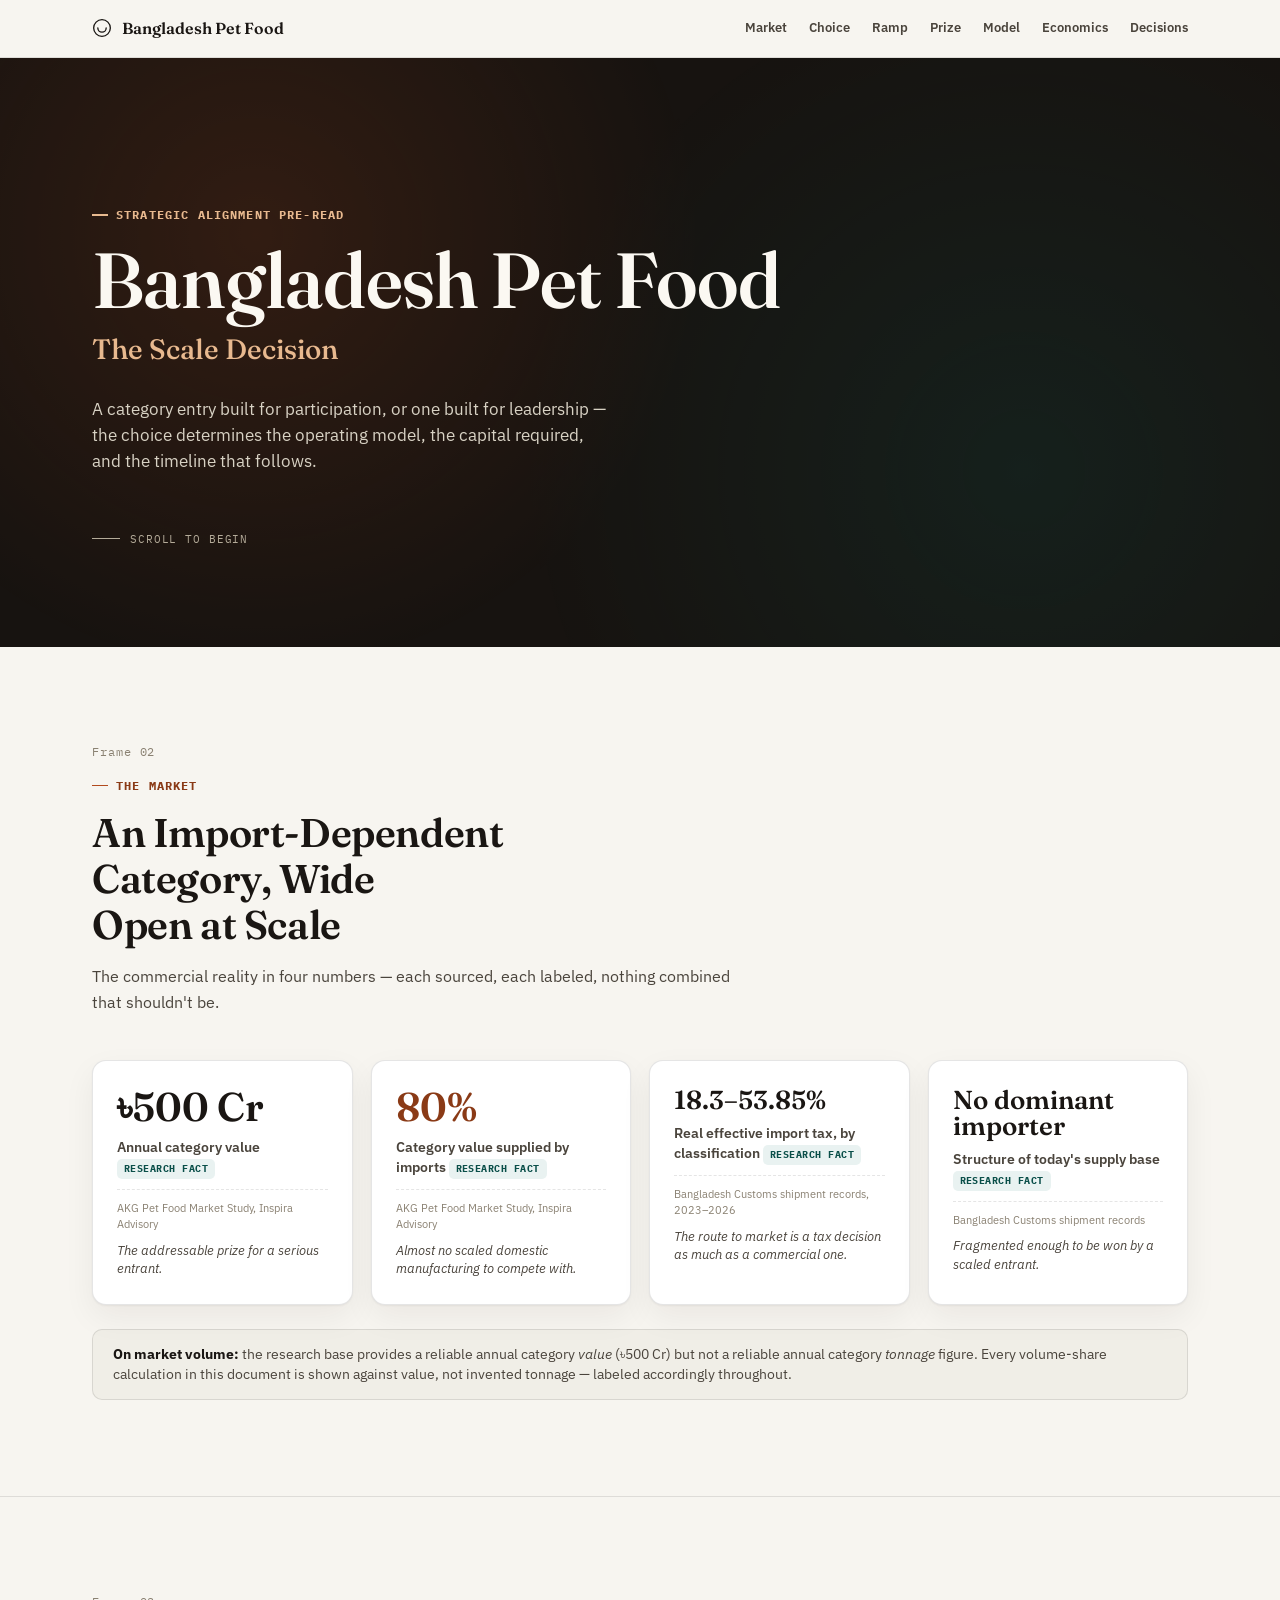
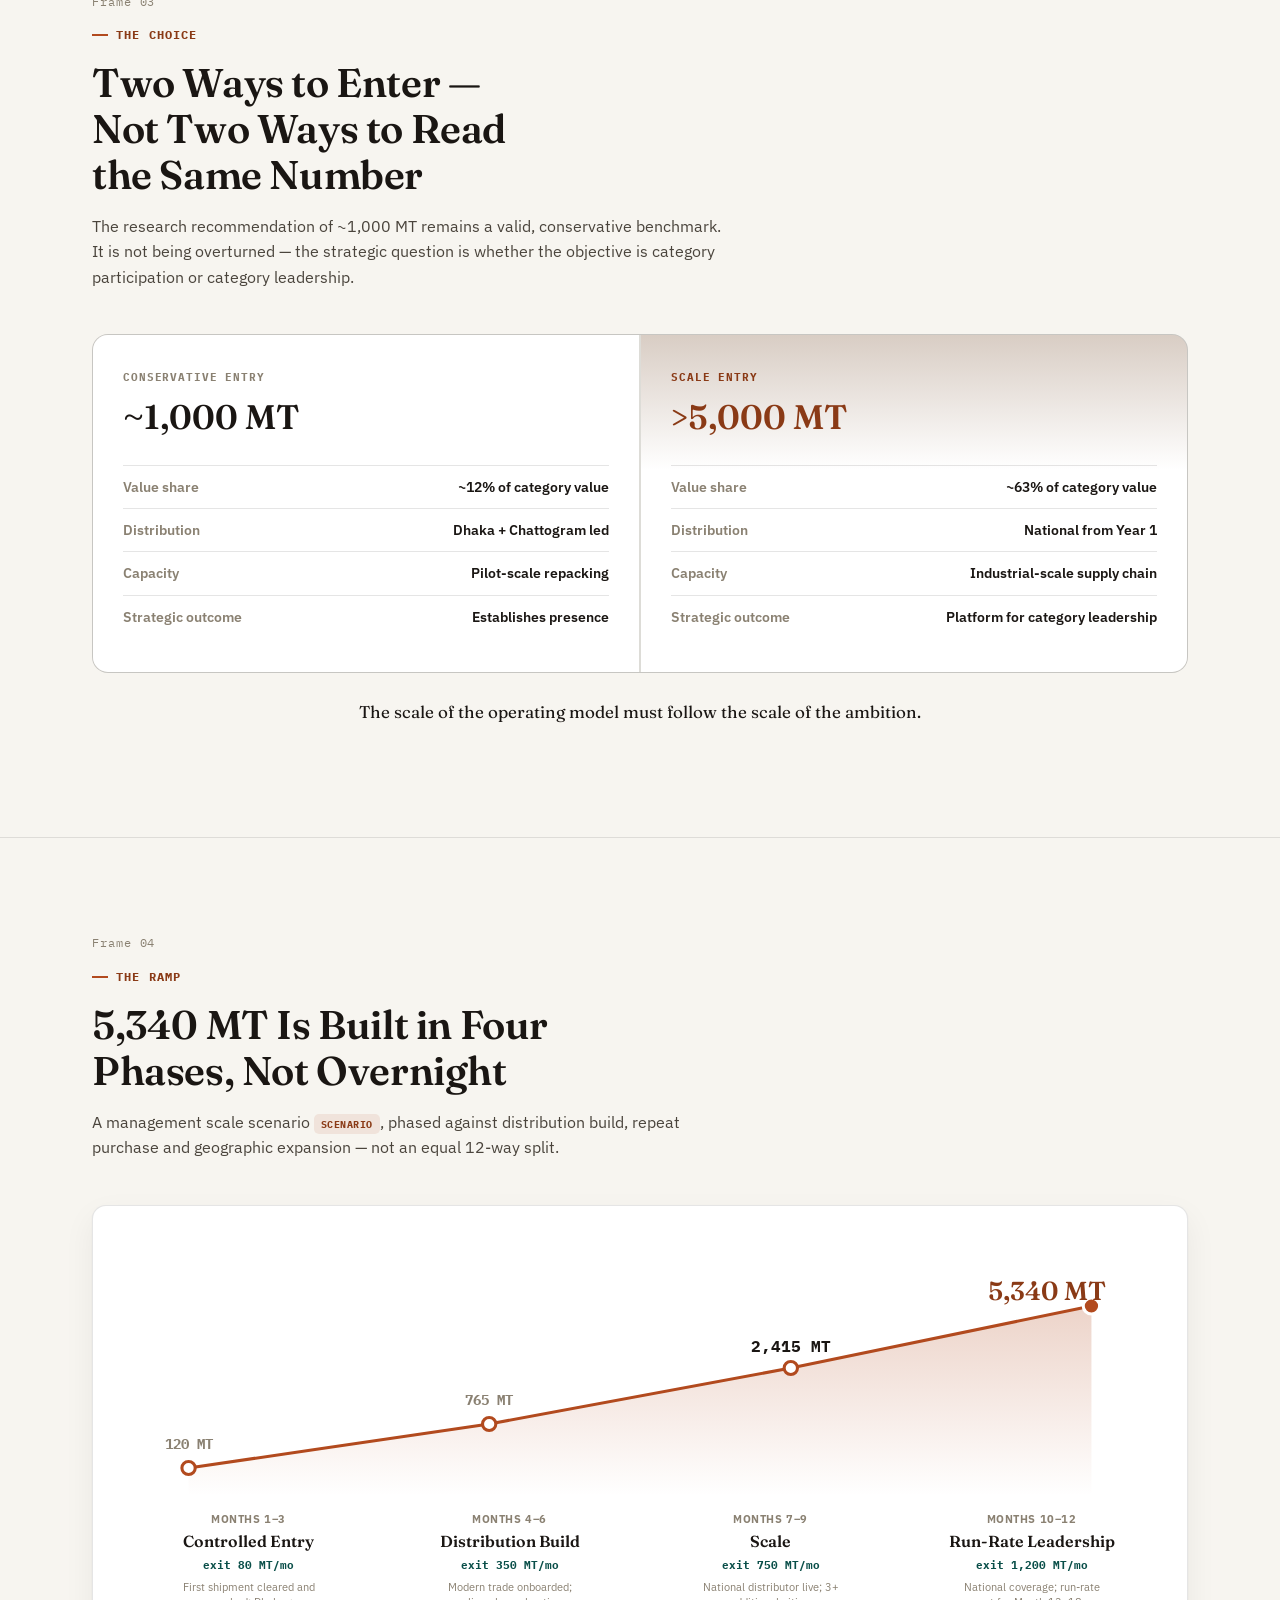
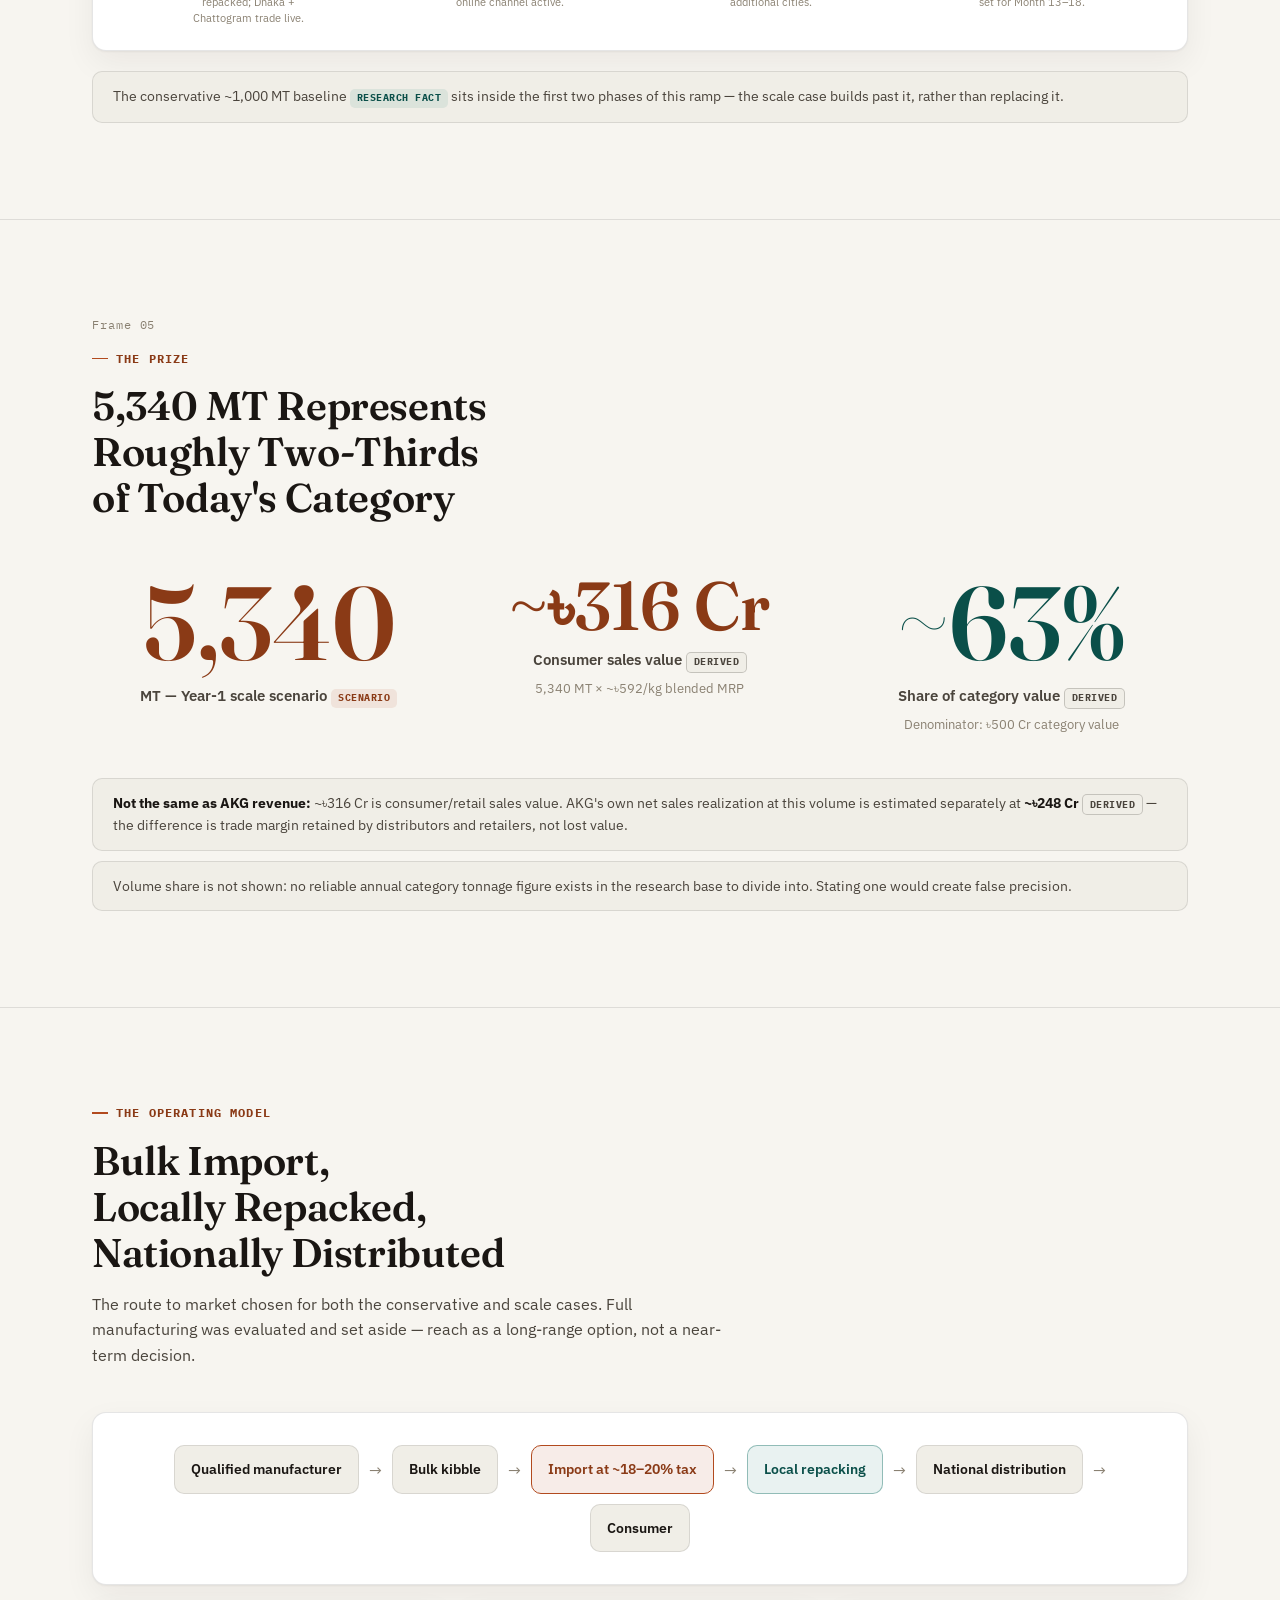
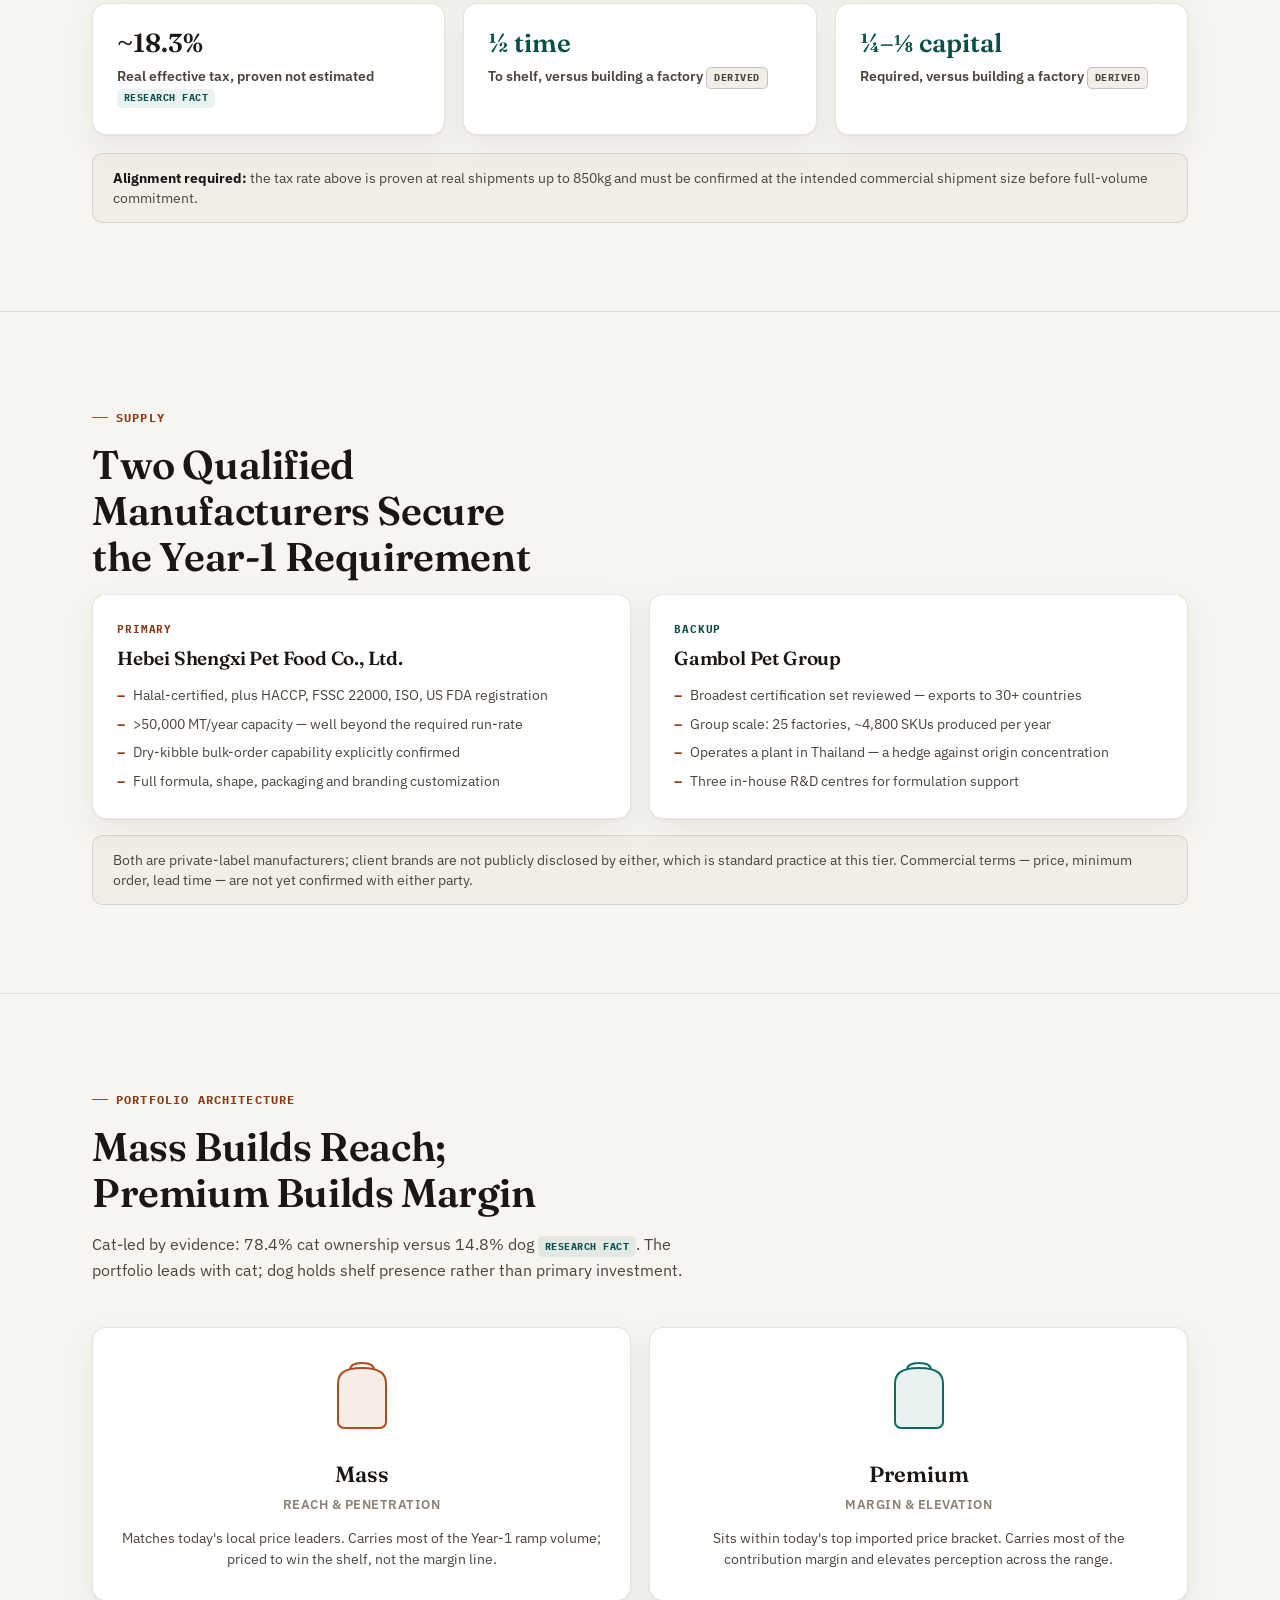
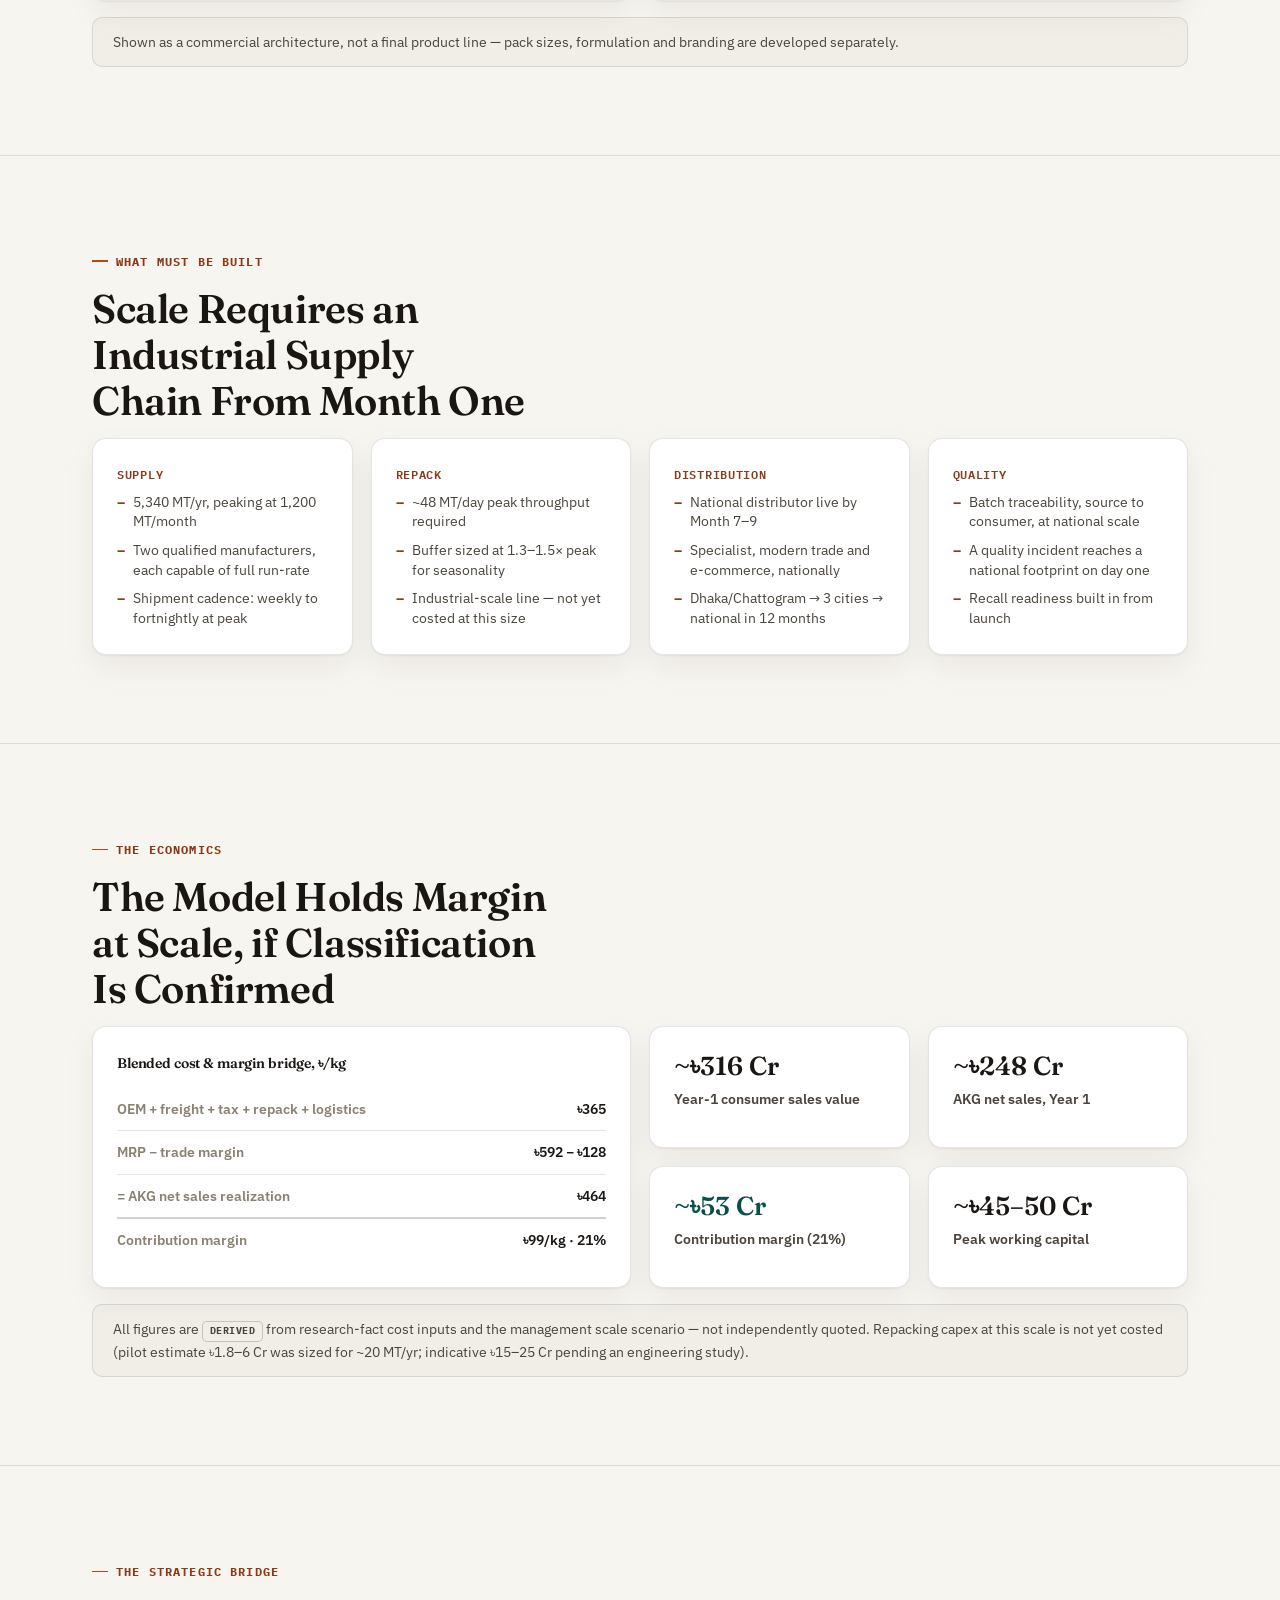
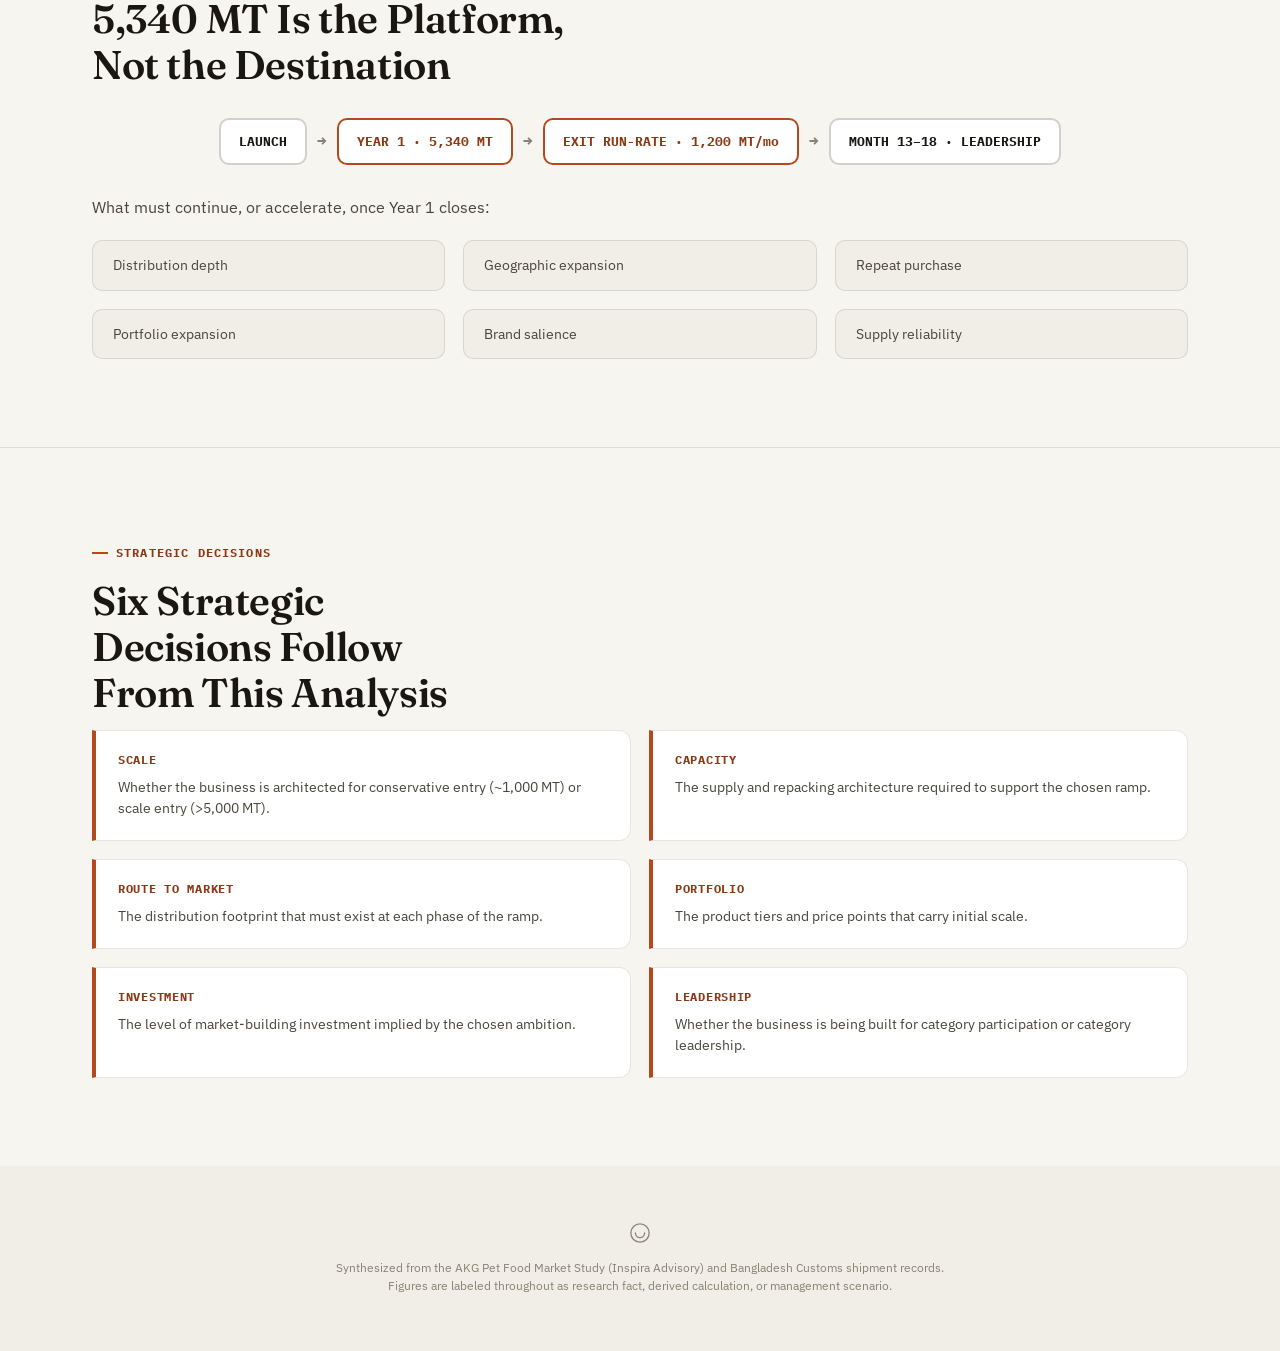
==== commit 0b5cd9e4: "Redesign Frame 4 (The Ramp) as an ascending line chart Replaced the four-bar chart with a smooth asc" ====
--- a/index.html
+++ b/index.html
@@ -9,6 +9,7 @@
 <link rel="preconnect" href="https://fonts.gstatic.com" crossorigin>
 <link href="https://fonts.googleapis.com/css2?family=Fraunces:opsz,wght@9..144,400;9..144,500;9..144,600;9..144,700&family=IBM+Plex+Sans:wght@400;500;600;700&family=IBM+Plex+Mono:wght@400;500;600;700&display=swap" rel="stylesheet">
 <link rel="stylesheet" href="styles.css">
+<link rel="icon" type="image/svg+xml" href="favicon.svg">
 </head>
 <body>
 
@@ -127,25 +128,29 @@
     <h2 class="sec-title reveal">5,340 MT Is Built in Four Phases, Not Overnight</h2>
     <p class="sec-sub reveal">A management scale scenario <span class="tag scenario">Scenario</span>, phased against distribution build, repeat purchase and geographic expansion — not an equal 12-way split.</p>
     <div class="card reveal ramp-card">
-      <div class="ramp-chart">
-        <div class="ramp-col">
-          <div class="ramp-cum">120 MT</div>
-          <div class="ramp-bar" style="height:22px;"></div>
+      <div class="ramp-graph">
+        <svg class="ramp-svg" viewBox="0 0 1000 220" preserveAspectRatio="none" aria-hidden="true">
+          <defs>
+            <linearGradient id="rampFade" x1="0" y1="0" x2="0" y2="1">
+              <stop offset="0%" stop-color="var(--warm)" stop-opacity="0.24"/>
+              <stop offset="100%" stop-color="var(--warm)" stop-opacity="0"/>
+            </linearGradient>
+          </defs>
+          <path d="M60,182 L353,138 L647,82 L940,20 L940,210 L60,210 Z" fill="url(#rampFade)"/>
+          <polyline points="60,182 353,138 647,82 940,20" fill="none" stroke="var(--warm)" stroke-width="3" stroke-linecap="round" stroke-linejoin="round"/>
+          <circle cx="60" cy="182" r="6.5" fill="var(--surface)" stroke="var(--warm)" stroke-width="3"/>
+          <circle cx="353" cy="138" r="6.5" fill="var(--surface)" stroke="var(--warm)" stroke-width="3"/>
+          <circle cx="647" cy="82" r="6.5" fill="var(--surface)" stroke="var(--warm)" stroke-width="3"/>
+          <circle cx="940" cy="20" r="8" fill="var(--warm)" stroke="var(--surface)" stroke-width="3"/>
+        </svg>
+        <div class="ramp-points">
+          <div class="ramp-point" style="left:6%; top:188px;"><div class="rp-num">120 MT</div></div>
+          <div class="ramp-point" style="left:35.3%; top:144px;"><div class="rp-num">765 MT</div></div>
+          <div class="ramp-point" style="left:64.7%; top:88px;"><div class="rp-num rp-lg">2,415 MT</div></div>
+          <div class="ramp-point ramp-point-end" style="left:94%; top:26px;"><div class="rp-num rp-hero">5,340 MT</div></div>
         </div>
-        <div class="ramp-col">
-          <div class="ramp-cum">765 MT</div>
-          <div class="ramp-bar" style="height:42px;"></div>
-        </div>
-        <div class="ramp-col">
-          <div class="ramp-cum">2,415 MT</div>
-          <div class="ramp-bar" style="height:132px;"></div>
-        </div>
-        <div class="ramp-col">
-          <div class="ramp-cum">5,340 MT</div>
-          <div class="ramp-bar" style="height:220px;"></div>
-        </div>
-      </div>
-      <div class="grid grid-4" style="margin-top:8px;">
+      </div>
+      <div class="grid grid-4 ramp-labels">
         <div class="ramp-label"><div class="ph">Months 1–3</div><div class="name">Controlled Entry</div><div class="exit">exit 80 MT/mo</div><div class="unlock">First shipment cleared and repacked; Dhaka + Chattogram trade live.</div></div>
         <div class="ramp-label"><div class="ph">Months 4–6</div><div class="name">Distribution Build</div><div class="exit">exit 350 MT/mo</div><div class="unlock">Modern trade onboarded; online channel active.</div></div>
         <div class="ramp-label"><div class="ph">Months 7–9</div><div class="name">Scale</div><div class="exit">exit 750 MT/mo</div><div class="unlock">National distributor live; 3+ additional cities.</div></div>
--- a/styles.css
+++ b/styles.css
@@ -113,6 +113,11 @@
 .chain .arrow{color:var(--ink-mut);font-size:16px;}
 .chain .node.accent{background:var(--accent-tint);border-color:color-mix(in oklab, var(--accent) 40%, transparent);color:var(--accent-strong);}
 .chain .node.warm{background:var(--warm-tint);border-color:var(--warm);color:var(--warm-strong);}
+@media (max-width:640px){
+  .chain{flex-direction:column;align-items:stretch;gap:8px;}
+  .chain .node{width:100%;}
+  .chain .arrow{align-self:center;transform:rotate(90deg);font-size:14px;}
+}
 
 /* comparison frame (the choice) */
 .choice{display:grid;grid-template-columns:1fr 1fr;gap:2px;background:var(--line);border-radius:16px;overflow:hidden;border:1px solid var(--line);}
@@ -130,22 +135,28 @@
 .choice-row .val{text-align:right;color:var(--ink);font-weight:600;flex:1 1 auto;}
 .choice-line{text-align:center;font-family:"Fraunces",serif;font-size:17px;margin-top:26px;}
 
-/* ramp chart */
-.ramp-card{padding:36px 30px 24px;}
-@media (max-width:640px){.ramp-card{padding:26px 18px 20px;}}
-.ramp-chart{display:flex;align-items:flex-end;gap:18px;height:220px;padding:0 4px 0;}
-.ramp-col{flex:1;min-width:0;display:flex;flex-direction:column;align-items:center;justify-content:flex-end;height:100%;}
-.ramp-cum{font-family:"IBM Plex Mono",monospace;font-weight:700;font-size:15px;margin-bottom:8px;white-space:nowrap;}
-.ramp-bar{width:100%;max-width:96px;border-radius:8px 8px 3px 3px;background:linear-gradient(180deg, var(--warm), var(--warm-strong));}
-.ramp-label{margin-top:12px;text-align:center;}
+/* ramp chart — ascending line, not bars */
+.ramp-card{padding:40px 34px 24px;}
+@media (max-width:640px){.ramp-card{padding:28px 8px 18px;}}
+.ramp-graph{position:relative;height:260px;}
+.ramp-svg{position:absolute;left:0;right:0;top:40px;width:100%;height:220px;}
+.ramp-points{position:absolute;inset:0;}
+.ramp-point{position:absolute;transform:translateX(-50%);text-align:center;}
+.ramp-point-end{transform:translateX(-88%);}
+.rp-num{font-family:"IBM Plex Mono",monospace;font-weight:700;font-size:14px;color:var(--ink-mut);white-space:nowrap;}
+.rp-num.rp-lg{font-size:16px;color:var(--ink);}
+.rp-num.rp-hero{font-family:"Fraunces",serif;font-size:26px;font-weight:600;color:var(--warm-strong);}
+.ramp-labels{margin-top:6px;}
+.ramp-label{text-align:center;}
 .ramp-label .ph{font-size:10.5px;font-weight:700;letter-spacing:.05em;text-transform:uppercase;color:var(--ink-mut);}
 .ramp-label .name{font-family:"Fraunces",serif;font-weight:600;font-size:16px;margin-top:2px;}
 .ramp-label .exit{font-family:"IBM Plex Mono",monospace;font-size:11px;color:var(--accent-strong);font-weight:700;margin-top:4px;}
 .ramp-label .unlock{font-size:11px;color:var(--ink-mut);margin-top:6px;line-height:1.4;max-width:150px;margin-inline:auto;}
 @media (max-width:640px){
-  .ramp-chart{flex-wrap:wrap;gap:22px 12px;height:auto;}
-  .ramp-col{flex:1 1 calc(50% - 12px);height:160px;}
-  .ramp-cum{font-size:12.5px;}
+  .rp-num{font-size:11px;}
+  .rp-num.rp-lg{font-size:12.5px;}
+  .rp-num.rp-hero{font-size:19px;}
+  .ramp-point-end{transform:translateX(-94%);}
   .ramp-label .unlock{max-width:none;}
 }
 
@@ -163,6 +174,11 @@
 .bridge .bnode{background:var(--surface);border:2px solid var(--line-strong);border-radius:10px;padding:12px 18px;text-align:center;}
 .bridge .bnode.hot{border-color:var(--warm);color:var(--warm-strong);}
 .bridge .barrow{color:var(--ink-mut);font-size:16px;}
+@media (max-width:640px){
+  .bridge{flex-direction:column;align-items:stretch;gap:8px;}
+  .bridge .bnode{width:100%;}
+  .bridge .barrow{align-self:center;transform:rotate(90deg);}
+}
 
 /* decisions */
 .dec-card{background:var(--surface);border:1px solid var(--line);border-left:4px solid var(--warm);border-radius:0 12px 12px 0;padding:20px 22px;min-width:0;}
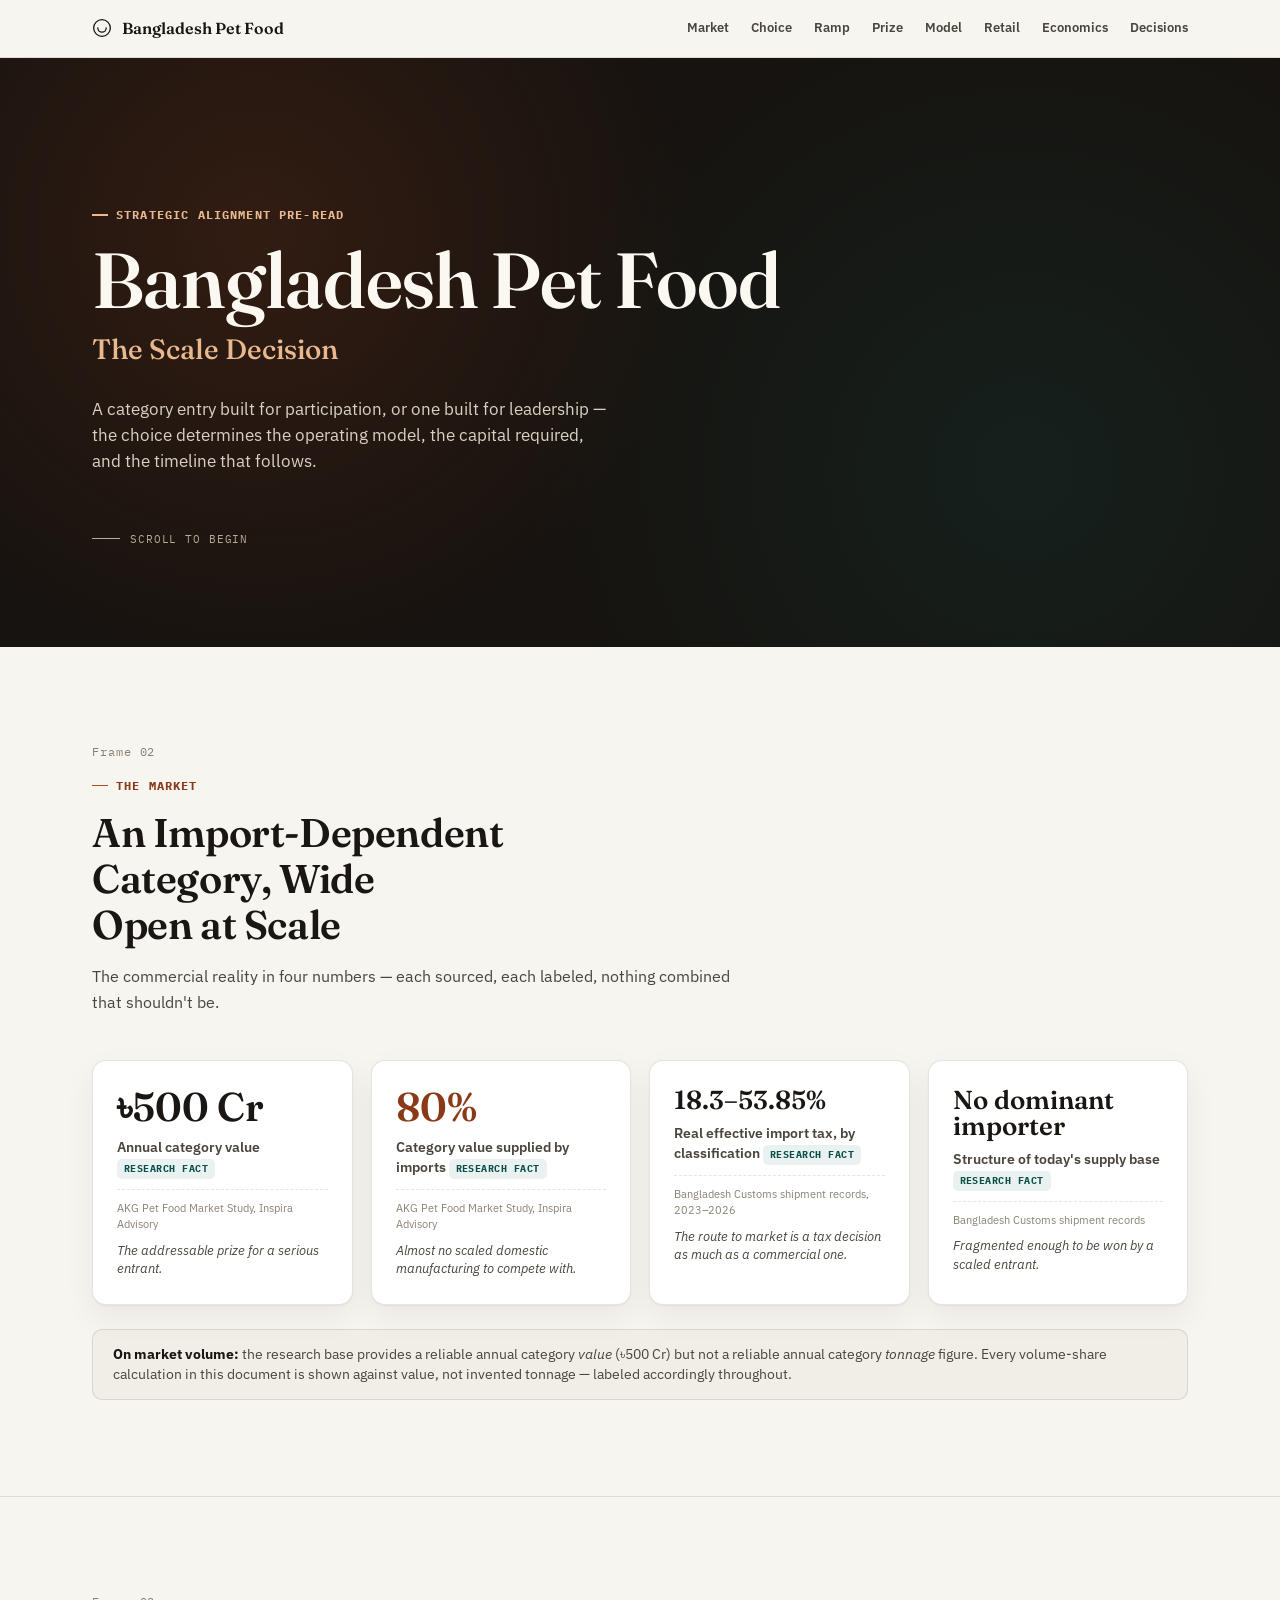
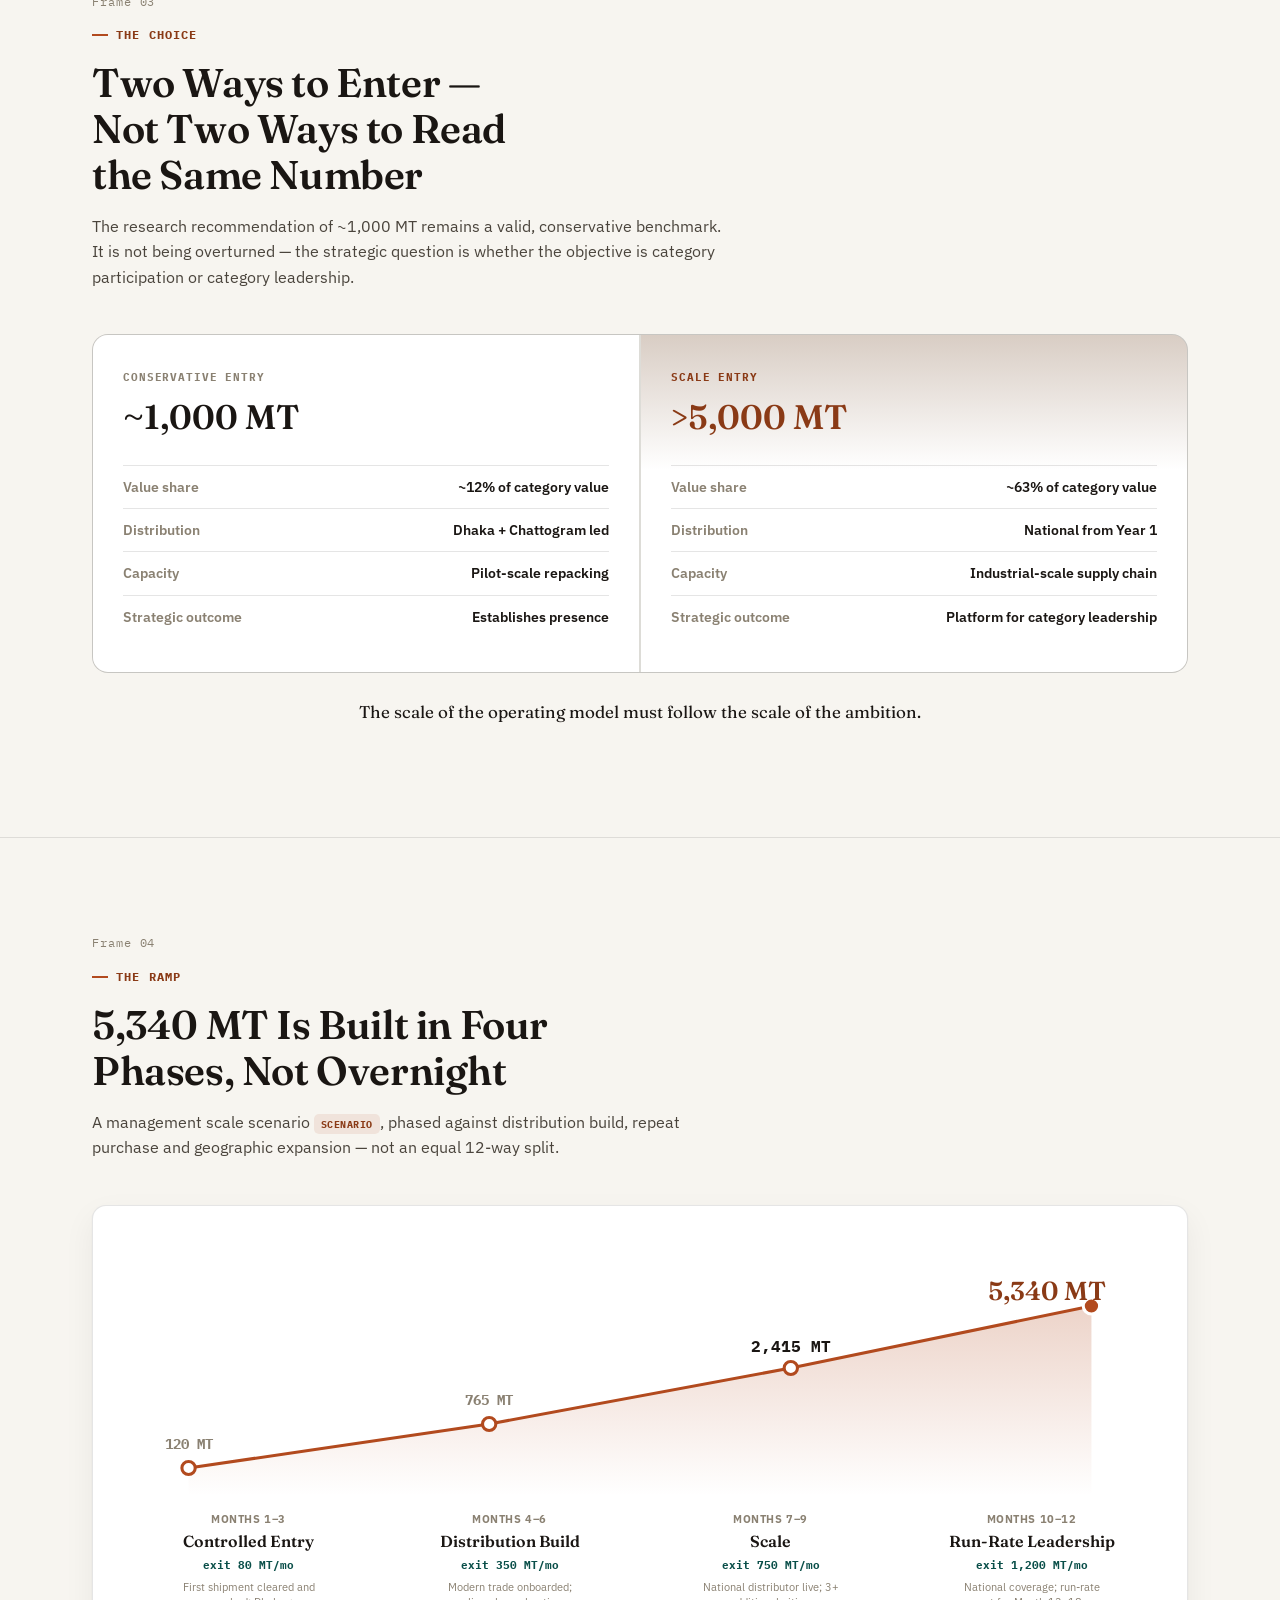
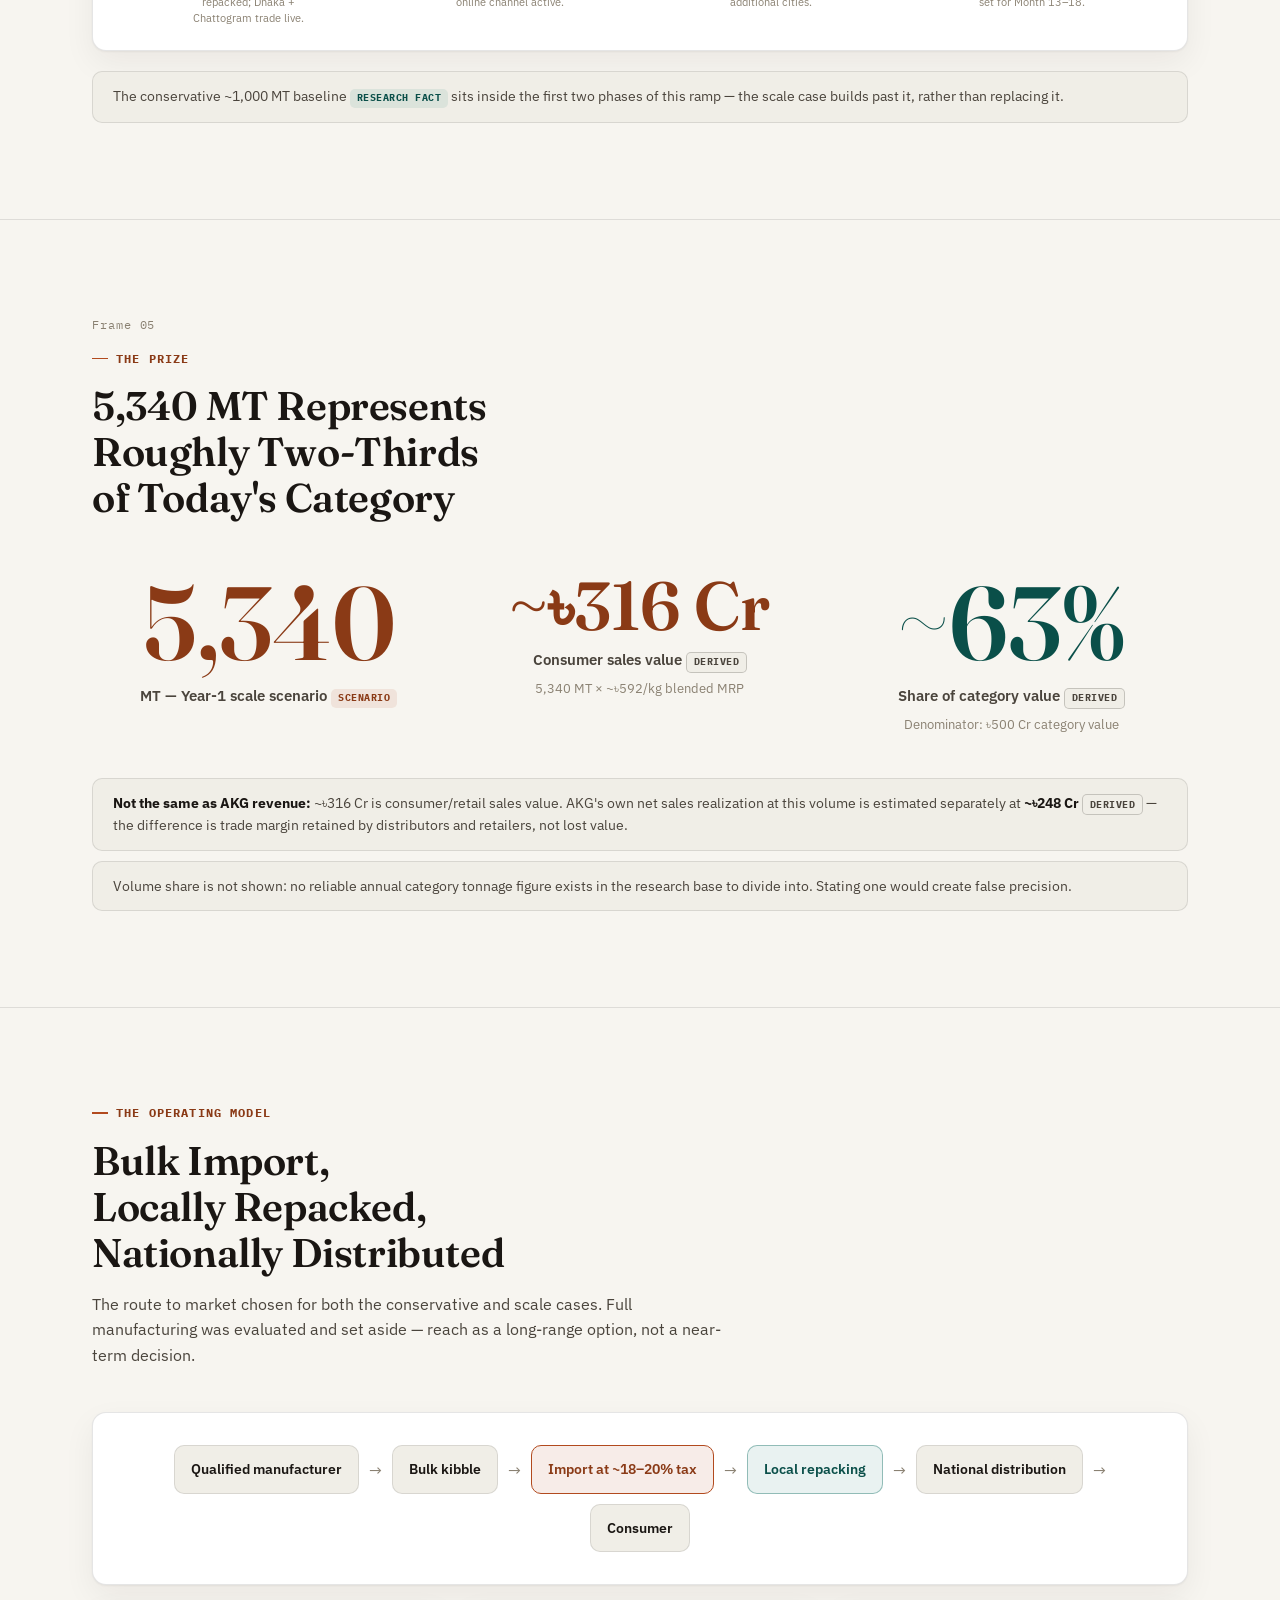
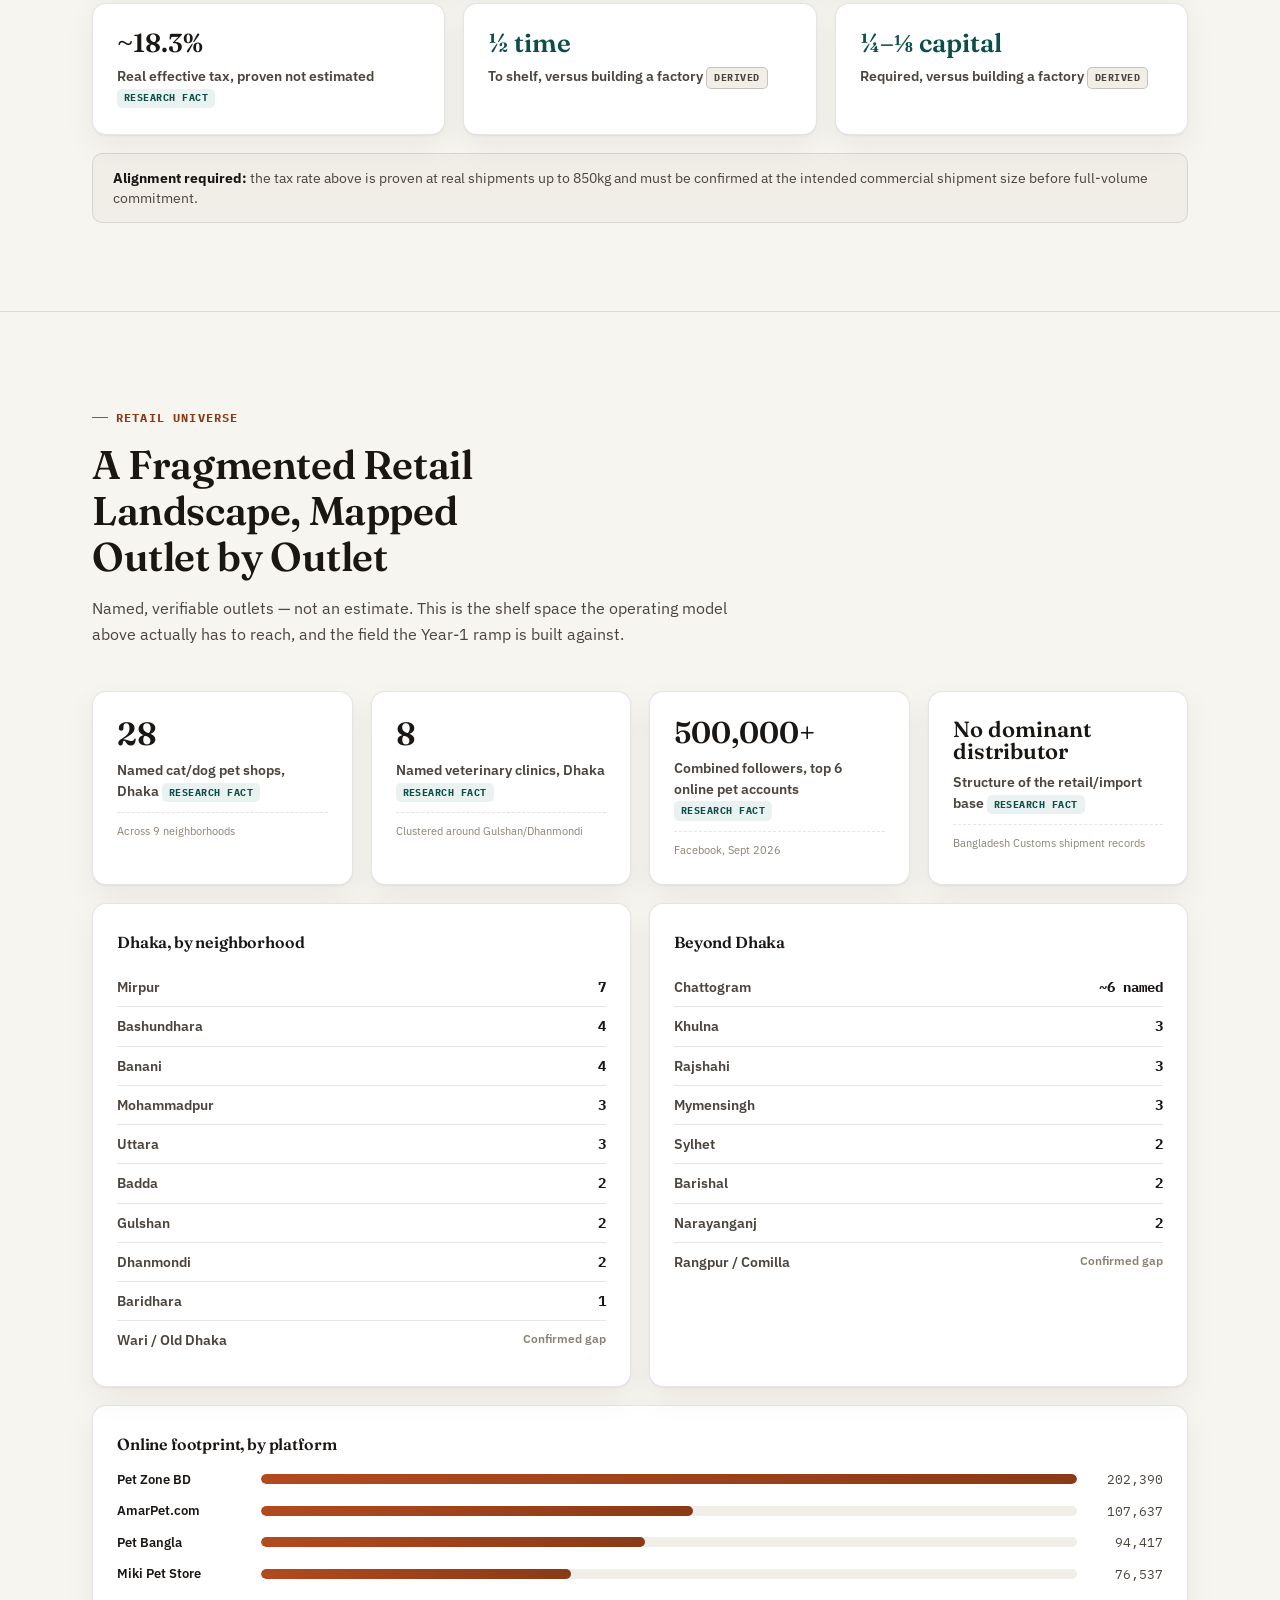
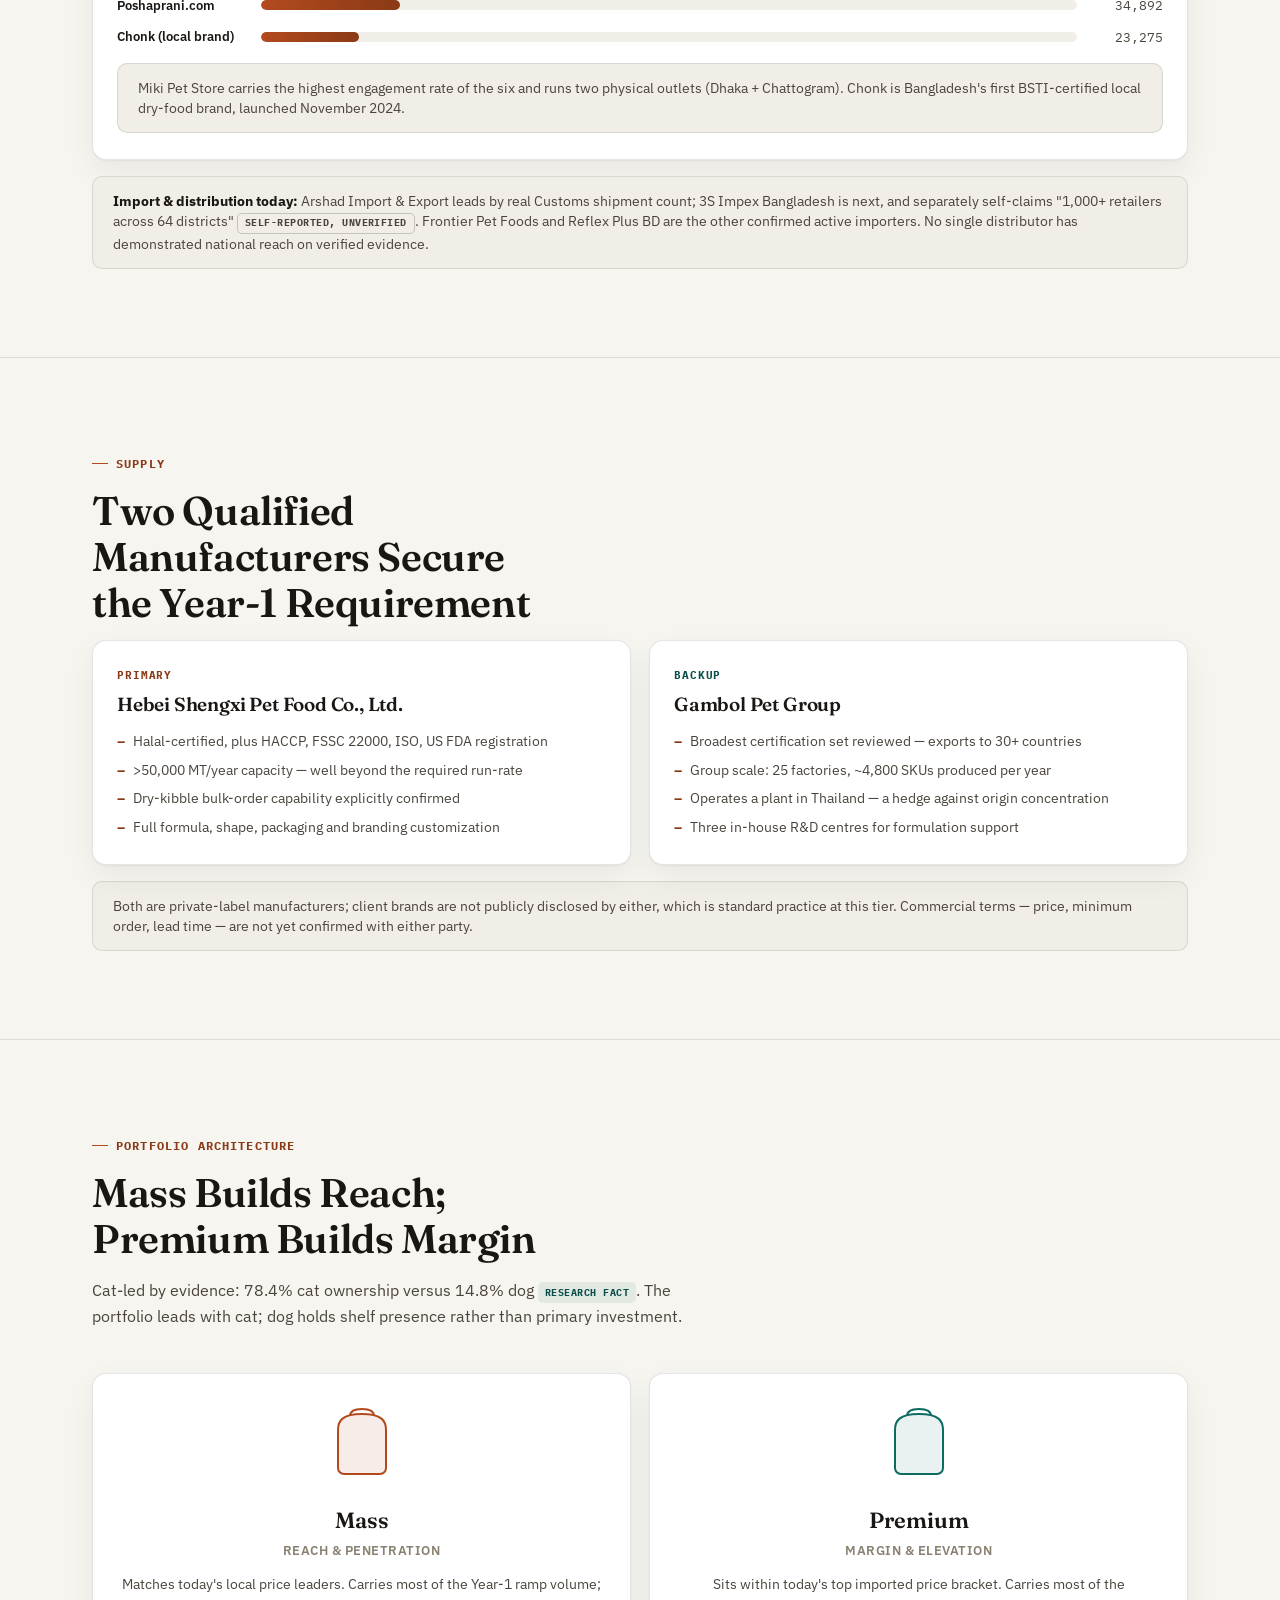
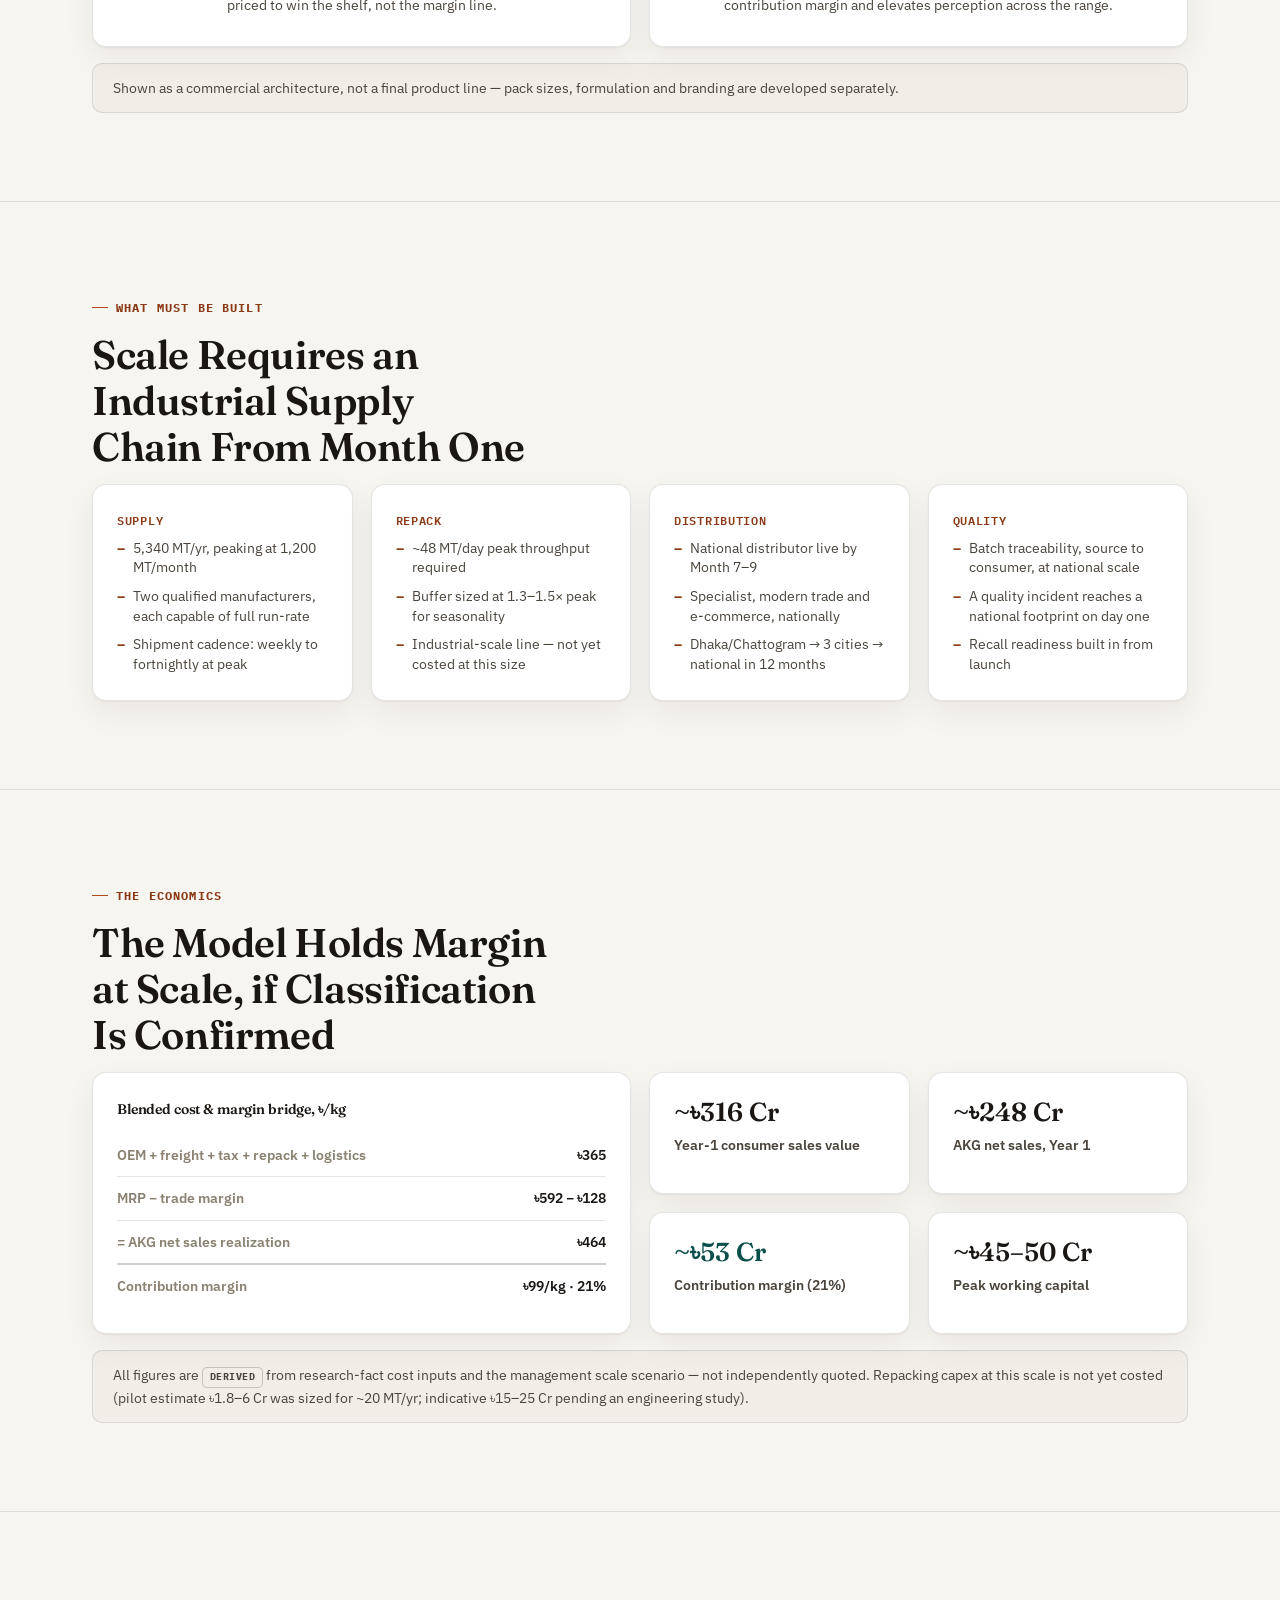
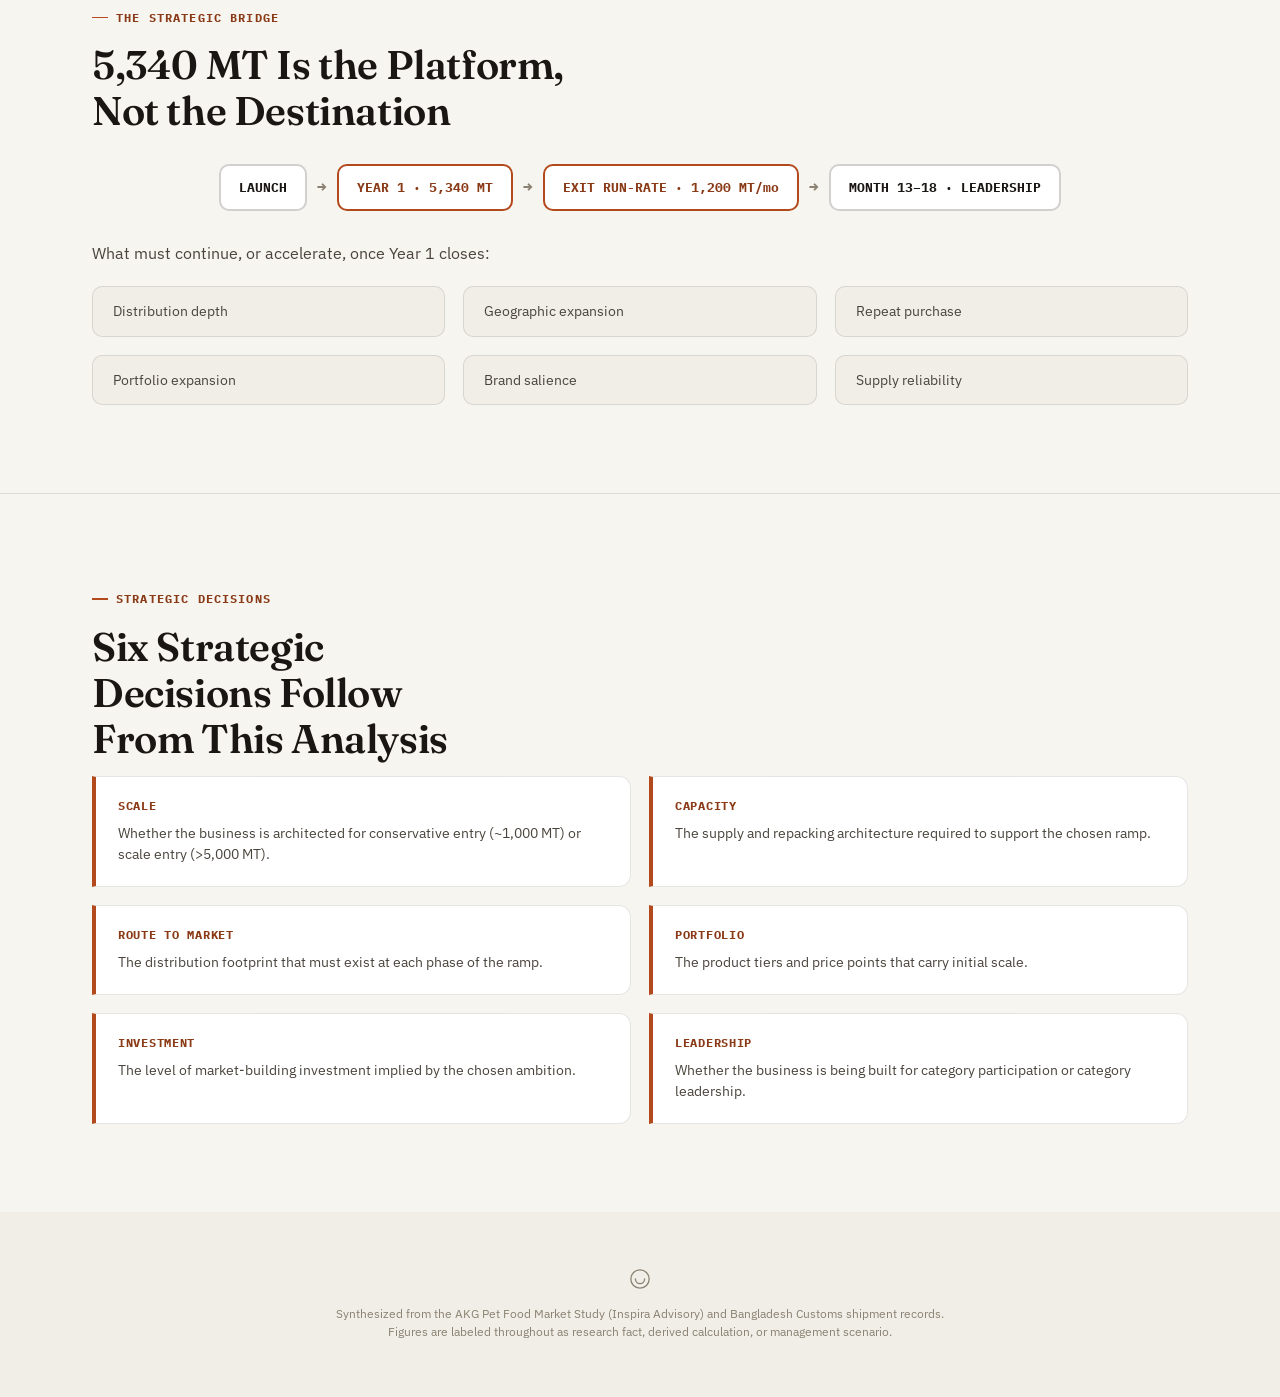
==== commit bb414952: "Add Retail Universe section: outlets, vet clinics, online footprint Grounds the pre-read in named, v" ====
--- a/index.html
+++ b/index.html
@@ -37,6 +37,7 @@
       <a href="#ramp">Ramp</a>
       <a href="#prize">Prize</a>
       <a href="#model">Model</a>
+      <a href="#retail">Retail</a>
       <a href="#economics">Economics</a>
       <a href="#decisions">Decisions</a>
     </div>
@@ -202,6 +203,64 @@
   </div>
 </section>
 
+<!-- RETAIL UNIVERSE -->
+<section class="section" id="retail">
+  <div class="wrap">
+    <div class="kicker">Retail Universe</div>
+    <h2 class="sec-title reveal">A Fragmented Retail Landscape, Mapped Outlet by Outlet</h2>
+    <p class="sec-sub reveal">Named, verifiable outlets — not an estimate. This is the shelf space the operating model above actually has to reach, and the field the Year-1 ramp is built against.</p>
+    <div class="grid grid-4 reveal">
+      <div class="card stat-card"><div class="v tab" style="font-size:32px;">28</div><div class="d">Named cat/dog pet shops, Dhaka <span class="tag fact">Research fact</span></div><div class="src">Across 9 neighborhoods</div></div>
+      <div class="card stat-card"><div class="v tab" style="font-size:32px;">8</div><div class="d">Named veterinary clinics, Dhaka <span class="tag fact">Research fact</span></div><div class="src">Clustered around Gulshan/Dhanmondi</div></div>
+      <div class="card stat-card"><div class="v tab" style="font-size:30px;">500,000+</div><div class="d">Combined followers, top 6 online pet accounts <span class="tag fact">Research fact</span></div><div class="src">Facebook, Sept 2026</div></div>
+      <div class="card stat-card"><div class="v" style="font-size:22px;">No dominant distributor</div><div class="d">Structure of the retail/import base <span class="tag fact">Research fact</span></div><div class="src">Bangladesh Customs shipment records</div></div>
+    </div>
+    <div class="grid grid-2 reveal" style="margin-top:18px;">
+      <div class="card">
+        <h3 class="subhead">Dhaka, by neighborhood</h3>
+        <div class="area-list">
+          <div class="area-row"><span class="ak">Mirpur</span><span class="av">7</span></div>
+          <div class="area-row"><span class="ak">Bashundhara</span><span class="av">4</span></div>
+          <div class="area-row"><span class="ak">Banani</span><span class="av">4</span></div>
+          <div class="area-row"><span class="ak">Mohammadpur</span><span class="av">3</span></div>
+          <div class="area-row"><span class="ak">Uttara</span><span class="av">3</span></div>
+          <div class="area-row"><span class="ak">Badda</span><span class="av">2</span></div>
+          <div class="area-row"><span class="ak">Gulshan</span><span class="av">2</span></div>
+          <div class="area-row"><span class="ak">Dhanmondi</span><span class="av">2</span></div>
+          <div class="area-row"><span class="ak">Baridhara</span><span class="av">1</span></div>
+          <div class="area-row"><span class="ak">Wari / Old Dhaka</span><span class="av na">Confirmed gap</span></div>
+        </div>
+      </div>
+      <div class="card">
+        <h3 class="subhead">Beyond Dhaka</h3>
+        <div class="area-list">
+          <div class="area-row"><span class="ak">Chattogram</span><span class="av">~6 named</span></div>
+          <div class="area-row"><span class="ak">Khulna</span><span class="av">3</span></div>
+          <div class="area-row"><span class="ak">Rajshahi</span><span class="av">3</span></div>
+          <div class="area-row"><span class="ak">Mymensingh</span><span class="av">3</span></div>
+          <div class="area-row"><span class="ak">Sylhet</span><span class="av">2</span></div>
+          <div class="area-row"><span class="ak">Barishal</span><span class="av">2</span></div>
+          <div class="area-row"><span class="ak">Narayanganj</span><span class="av">2</span></div>
+          <div class="area-row"><span class="ak">Rangpur / Comilla</span><span class="av na">Confirmed gap</span></div>
+        </div>
+      </div>
+    </div>
+    <div class="card reveal" style="margin-top:18px;">
+      <h3 class="subhead">Online footprint, by platform</h3>
+      <div class="reach-list">
+        <div class="reach-row"><span class="rk">Pet Zone BD</span><div class="rbar"><div class="rfill" style="width:100%;"></div></div><span class="rv">202,390</span></div>
+        <div class="reach-row"><span class="rk">AmarPet.com</span><div class="rbar"><div class="rfill" style="width:53%;"></div></div><span class="rv">107,637</span></div>
+        <div class="reach-row"><span class="rk">Pet Bangla</span><div class="rbar"><div class="rfill" style="width:47%;"></div></div><span class="rv">94,417</span></div>
+        <div class="reach-row"><span class="rk">Miki Pet Store</span><div class="rbar"><div class="rfill" style="width:38%;"></div></div><span class="rv">76,537</span></div>
+        <div class="reach-row"><span class="rk">Poshaprani.com</span><div class="rbar"><div class="rfill" style="width:17%;"></div></div><span class="rv">34,892</span></div>
+        <div class="reach-row"><span class="rk">Chonk (local brand)</span><div class="rbar"><div class="rfill" style="width:12%;"></div></div><span class="rv">23,275</span></div>
+      </div>
+      <div class="strip" style="margin-top:16px;">Miki Pet Store carries the highest engagement rate of the six and runs two physical outlets (Dhaka + Chattogram). Chonk is Bangladesh's first BSTI-certified local dry-food brand, launched November 2024.</div>
+    </div>
+    <div class="strip reveal" style="margin-top:16px;"><b>Import &amp; distribution today:</b> Arshad Import &amp; Export leads by real Customs shipment count; 3S Impex Bangladesh is next, and separately self-claims "1,000+ retailers across 64 districts" <span class="tag calc">Self-reported, unverified</span>. Frontier Pet Foods and Reflex Plus BD are the other confirmed active importers. No single distributor has demonstrated national reach on verified evidence.</div>
+  </div>
+</section>
+
 <!-- SUPPLIERS -->
 <section class="section" id="suppliers">
   <div class="wrap">
--- a/styles.css
+++ b/styles.css
@@ -193,6 +193,27 @@
 .tier-desc{font-size:13.5px;color:var(--ink-2);margin-top:14px;line-height:1.55;}
 
 .supplier-name{font-size:19px;margin-top:6px;}
+.subhead{font-size:16px;margin-bottom:14px;}
+
+/* retail universe */
+.area-list{display:flex;flex-direction:column;min-width:0;}
+.area-row{display:flex;justify-content:space-between;gap:12px;padding:9px 0;border-top:1px solid var(--line);font-size:13.5px;}
+.area-row:first-child{border-top:none;}
+.area-row .ak{color:var(--ink-2);font-weight:600;}
+.area-row .av{color:var(--ink);font-weight:700;font-family:"IBM Plex Mono",monospace;white-space:nowrap;}
+.area-row .av.na{color:var(--ink-mut);font-weight:600;font-family:"IBM Plex Sans",sans-serif;font-size:12px;}
+
+.reach-list{display:flex;flex-direction:column;gap:12px;}
+.reach-row{display:grid;grid-template-columns:132px 1fr 74px;align-items:center;gap:12px;min-width:0;}
+.reach-row .rk{font-size:13px;font-weight:600;color:var(--ink);white-space:nowrap;overflow:hidden;text-overflow:ellipsis;}
+.reach-row .rv{font-family:"IBM Plex Mono",monospace;font-size:12.5px;text-align:right;color:var(--ink-2);white-space:nowrap;}
+.rbar{height:10px;background:var(--surface-2);border-radius:5px;overflow:hidden;min-width:0;}
+.rfill{height:100%;background:linear-gradient(90deg, var(--warm), var(--warm-strong));border-radius:5px;}
+@media (max-width:640px){
+  .reach-row{grid-template-columns:96px 1fr 64px;gap:8px;}
+  .reach-row .rk{font-size:11.5px;}
+  .reach-row .rv{font-size:11px;}
+}
 .quadhead{font-size:12px;letter-spacing:.06em;color:var(--warm-strong);text-transform:uppercase;margin-bottom:10px;}
 .bridge-panel{display:flex;flex-direction:column;justify-content:center;}
 .bridge-title{font-size:14px;margin-bottom:14px;}
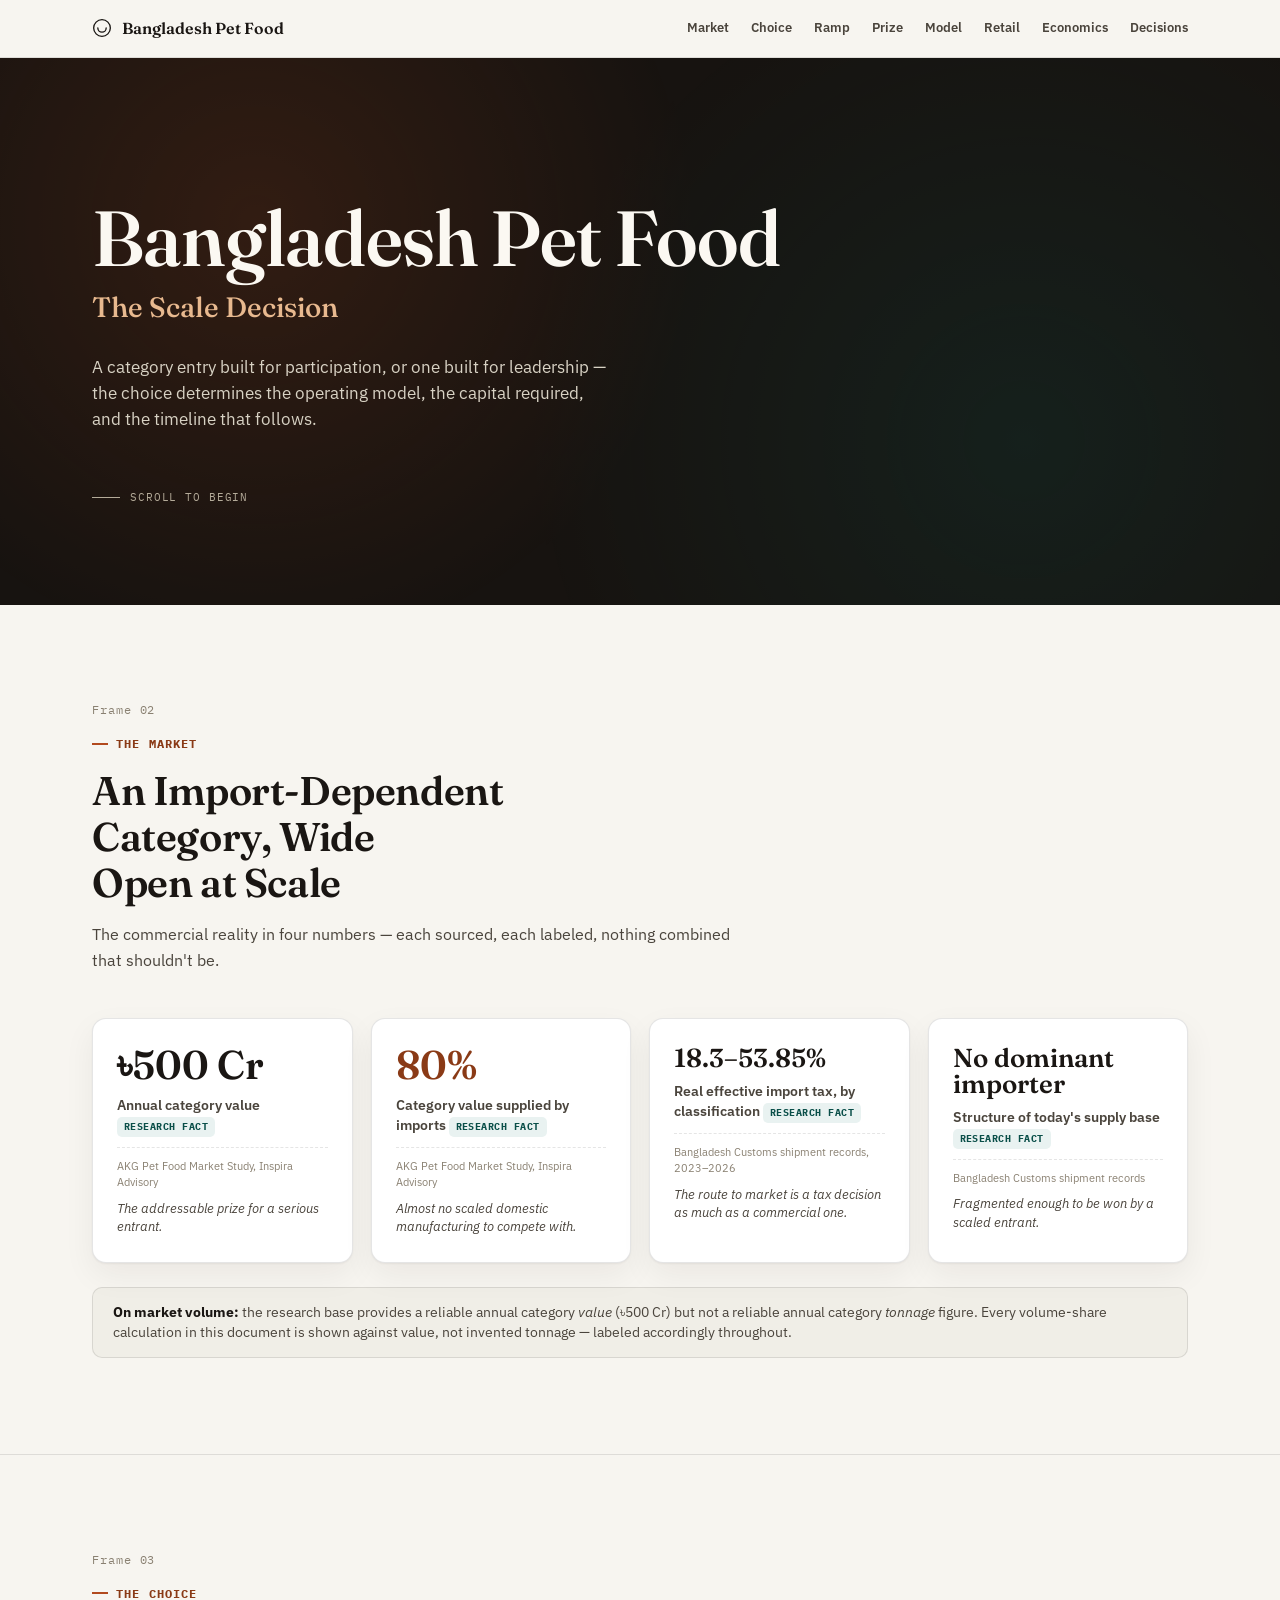
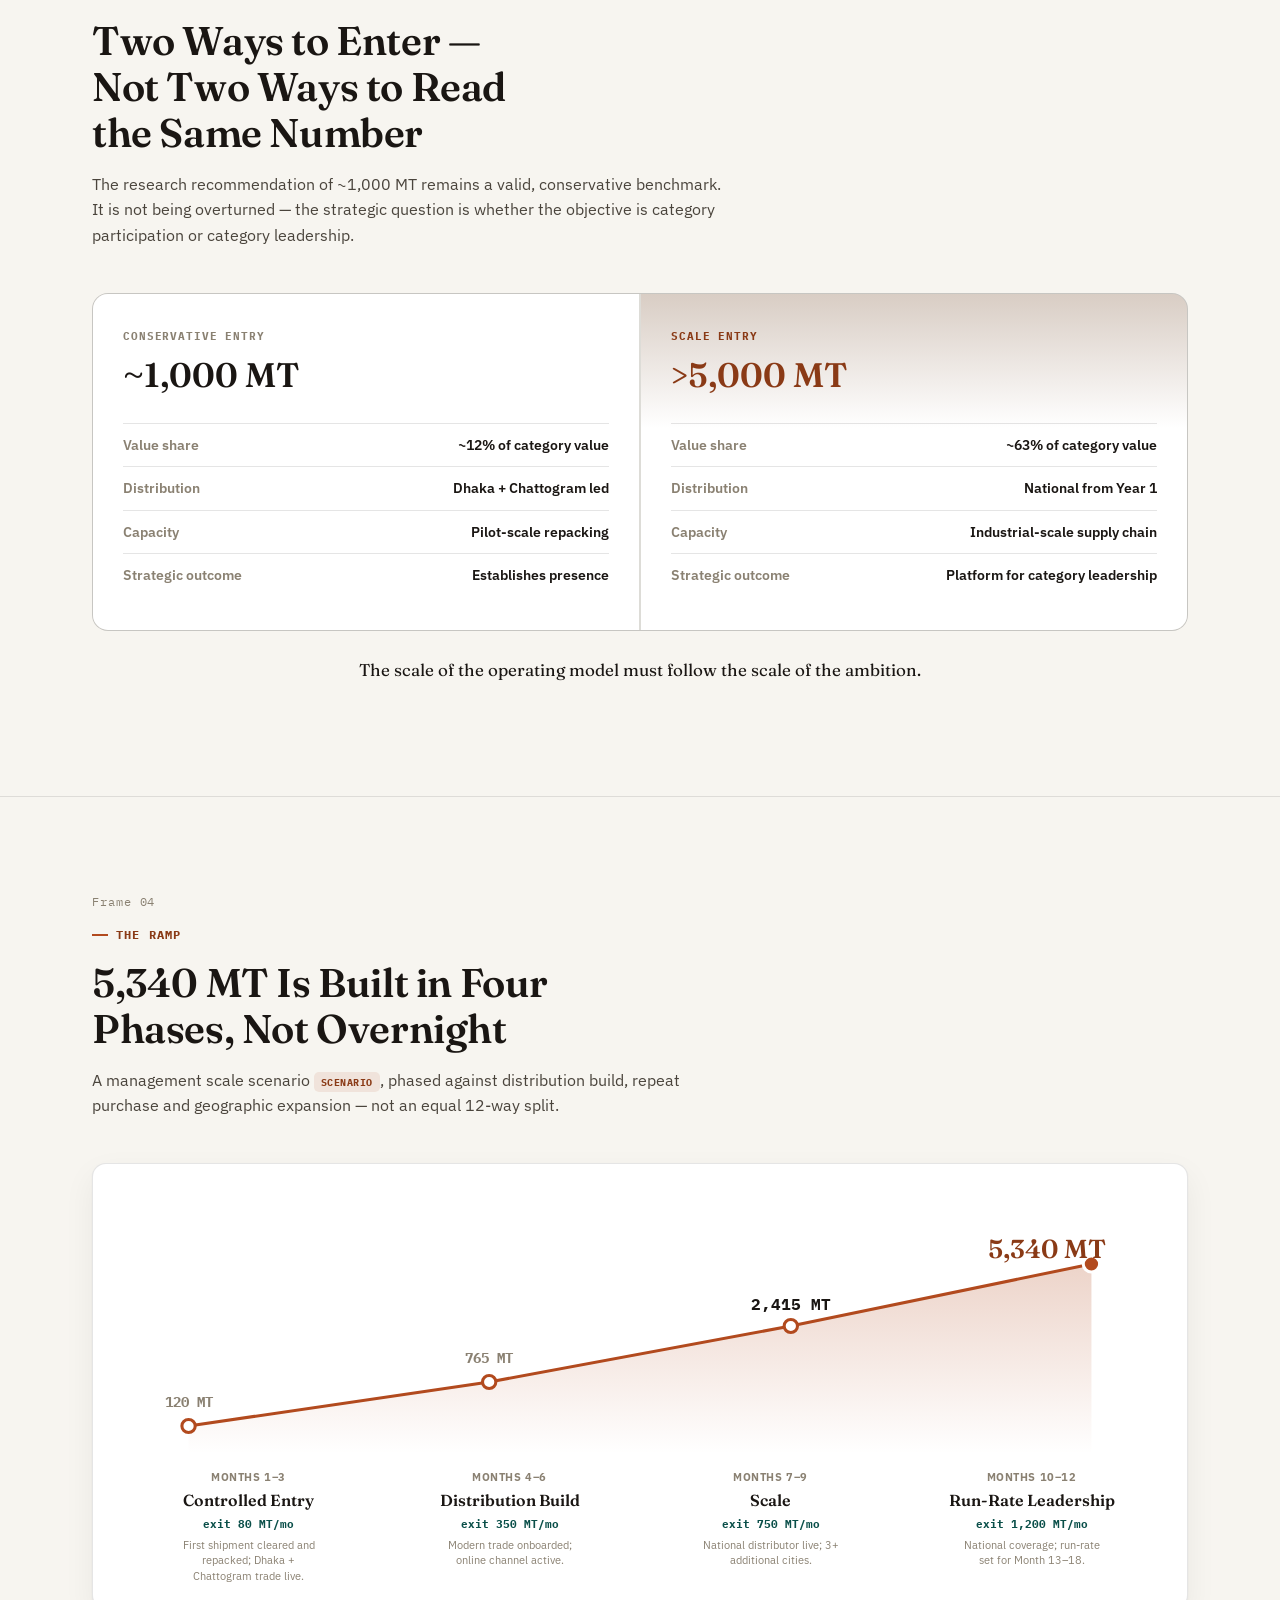
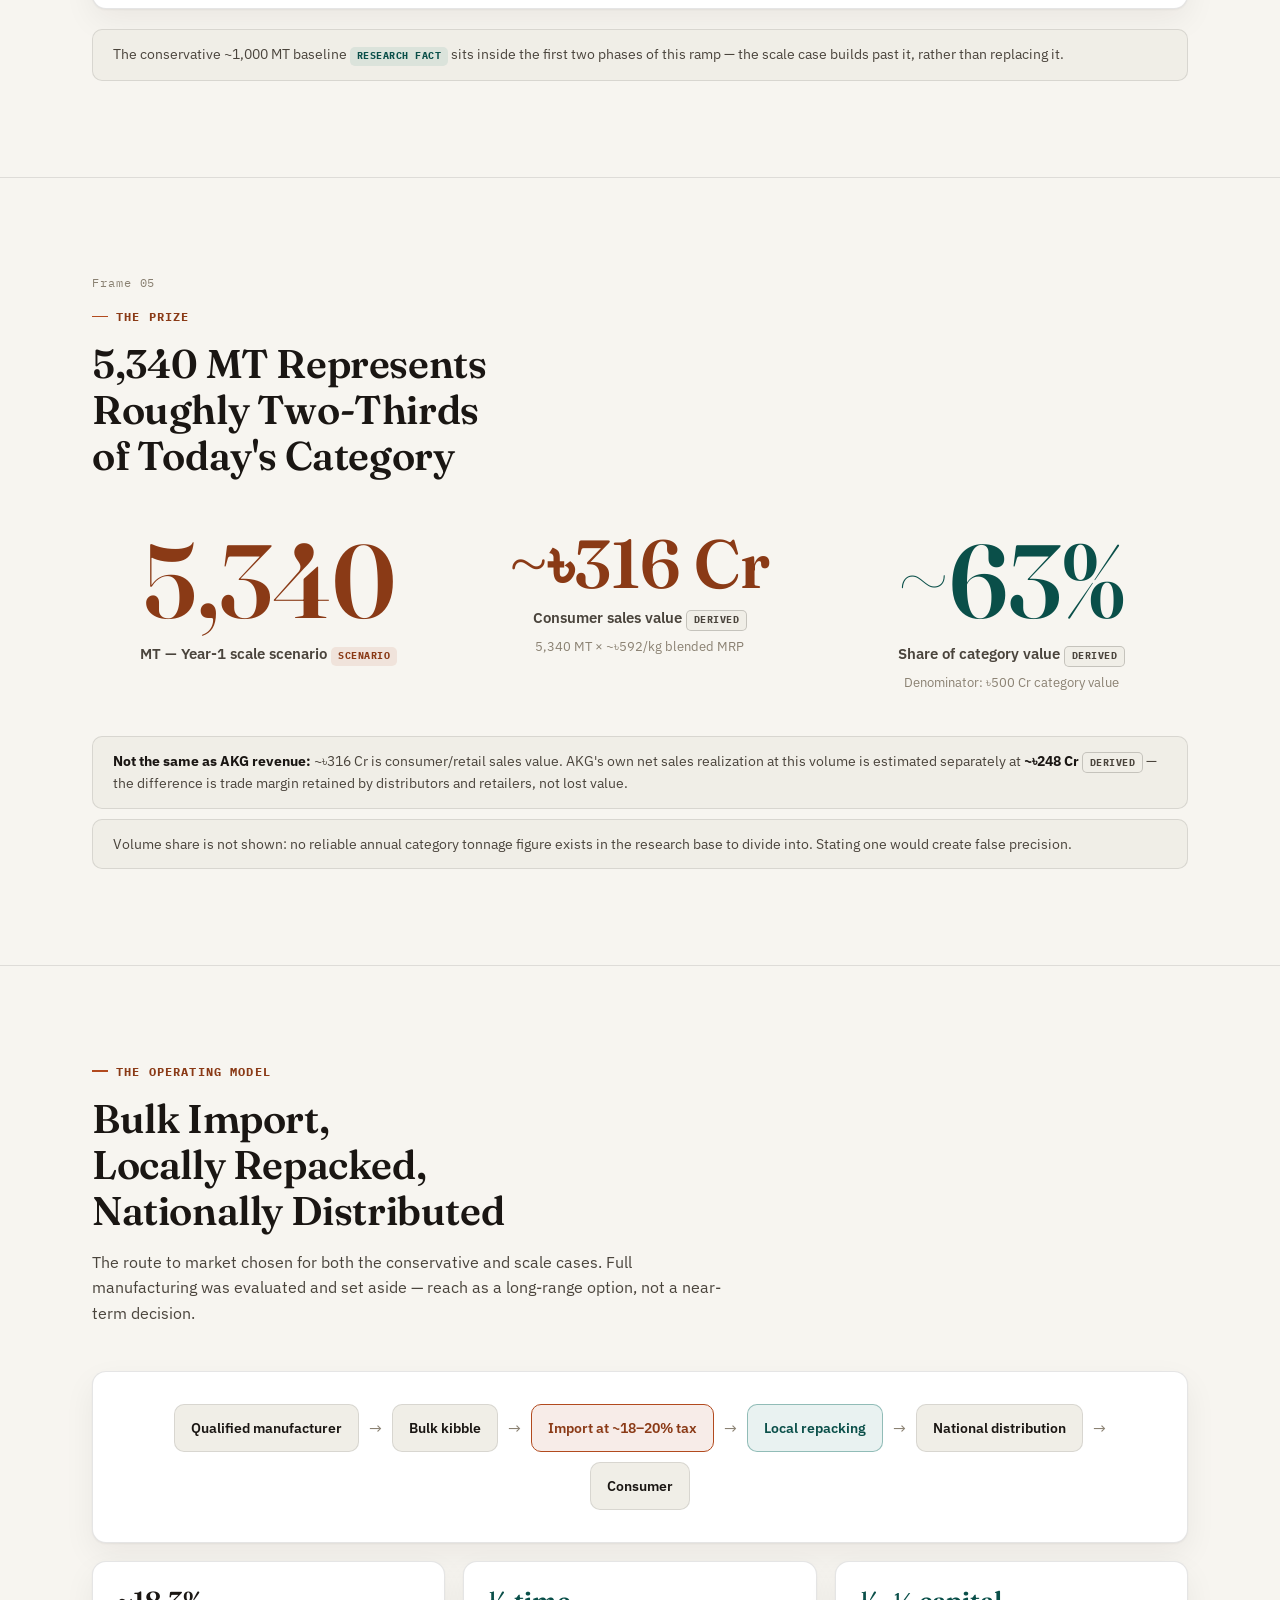
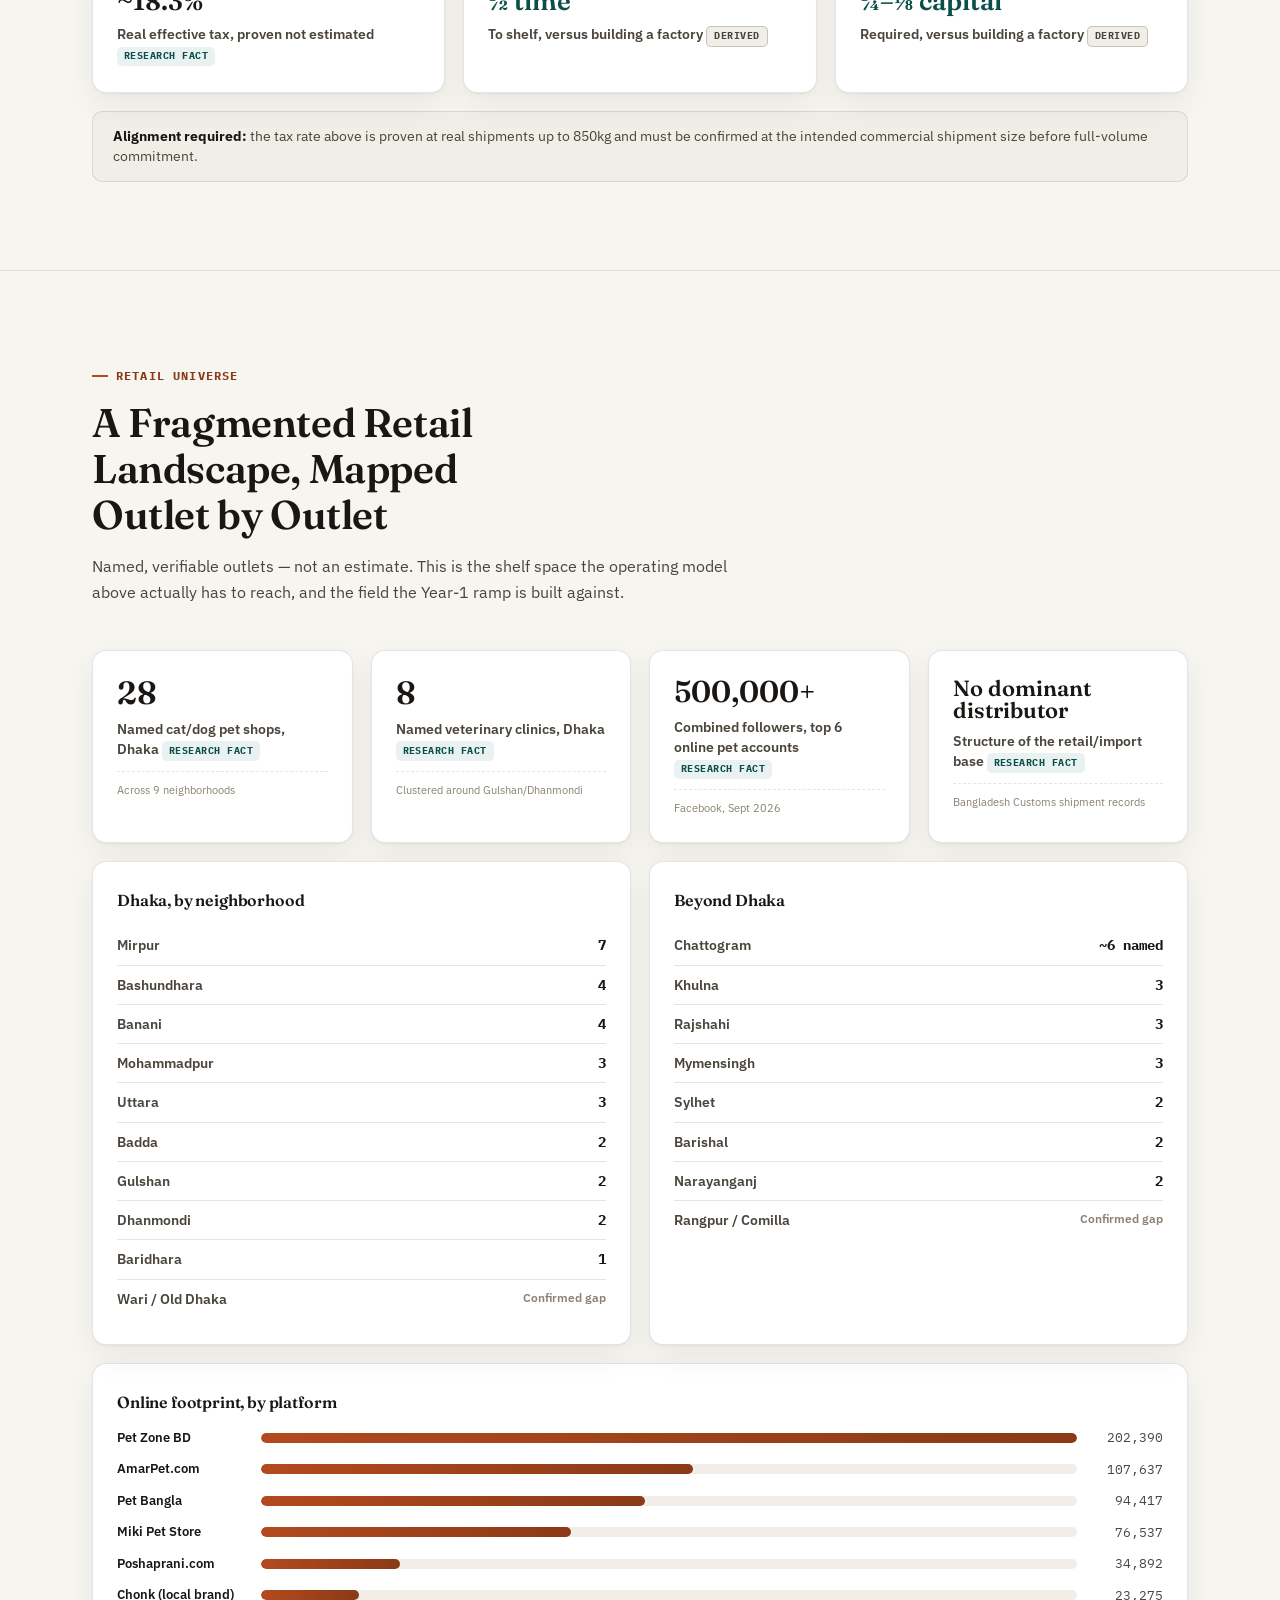
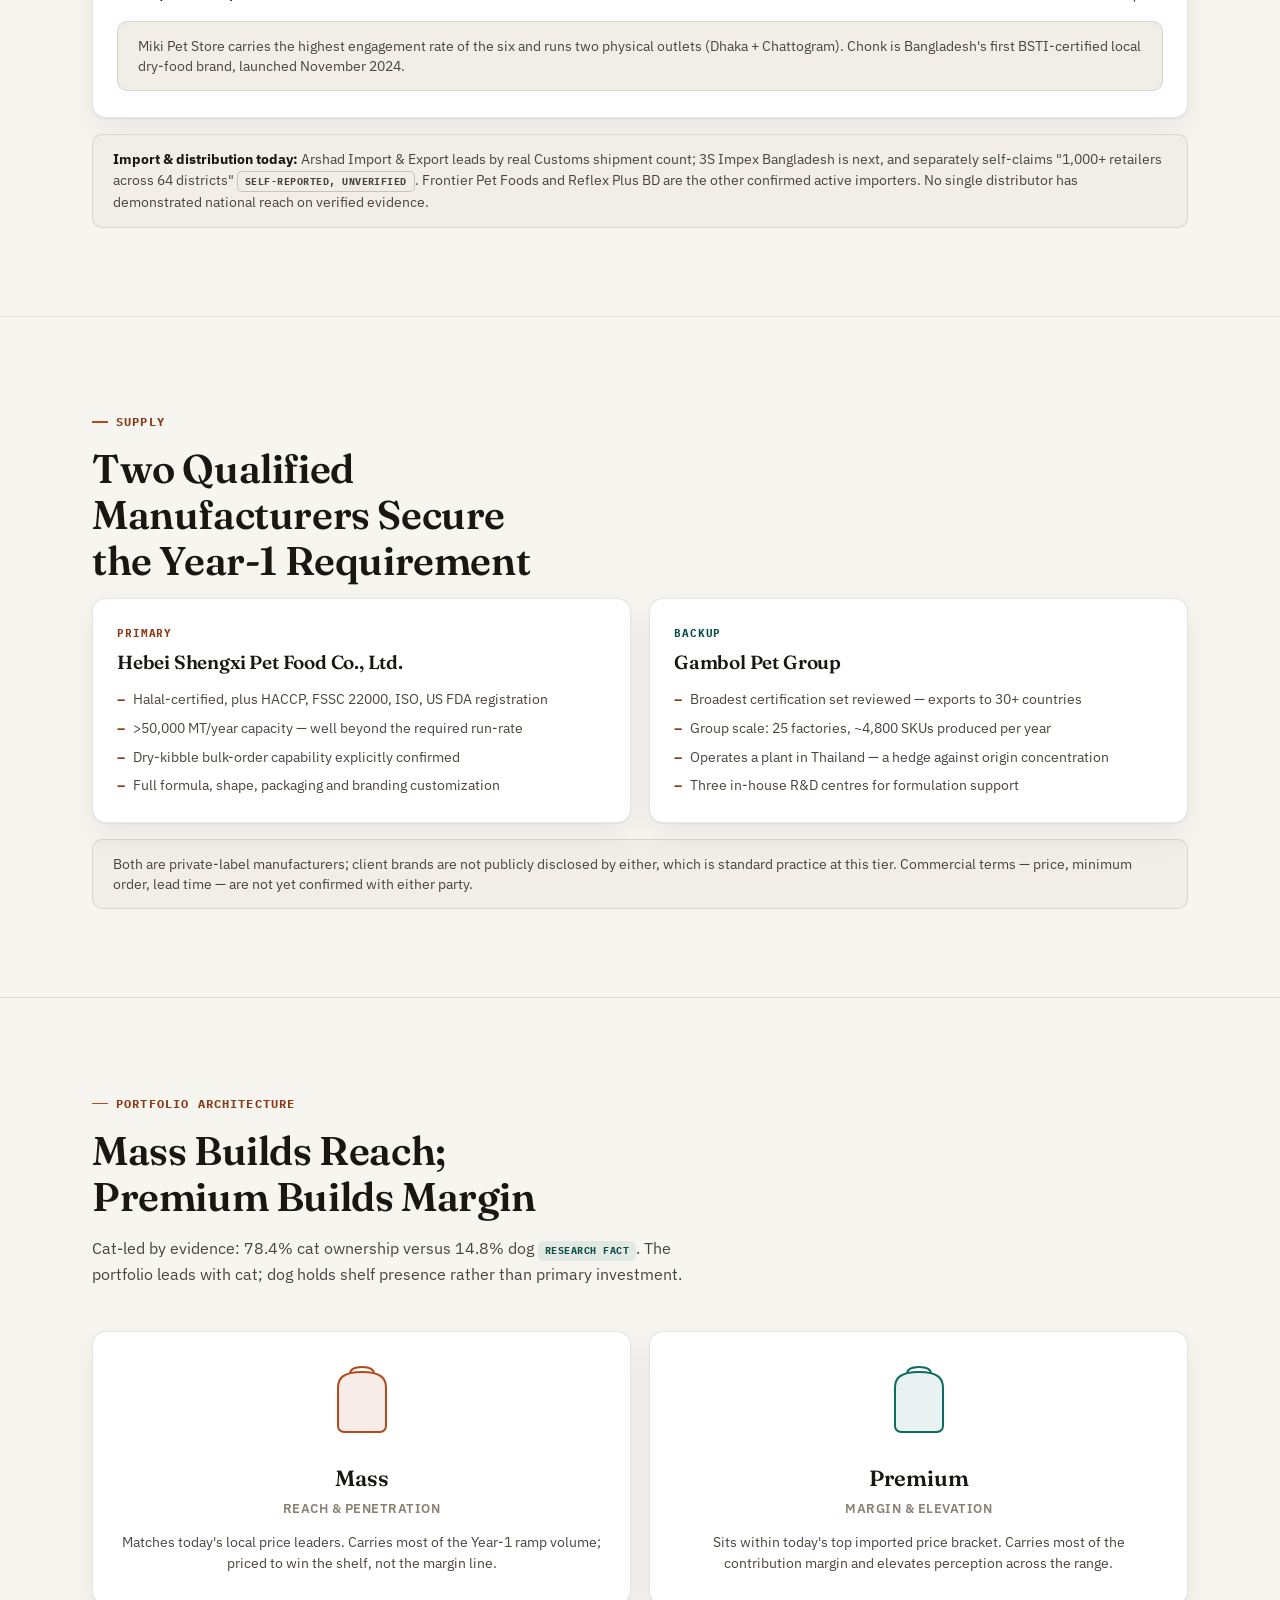
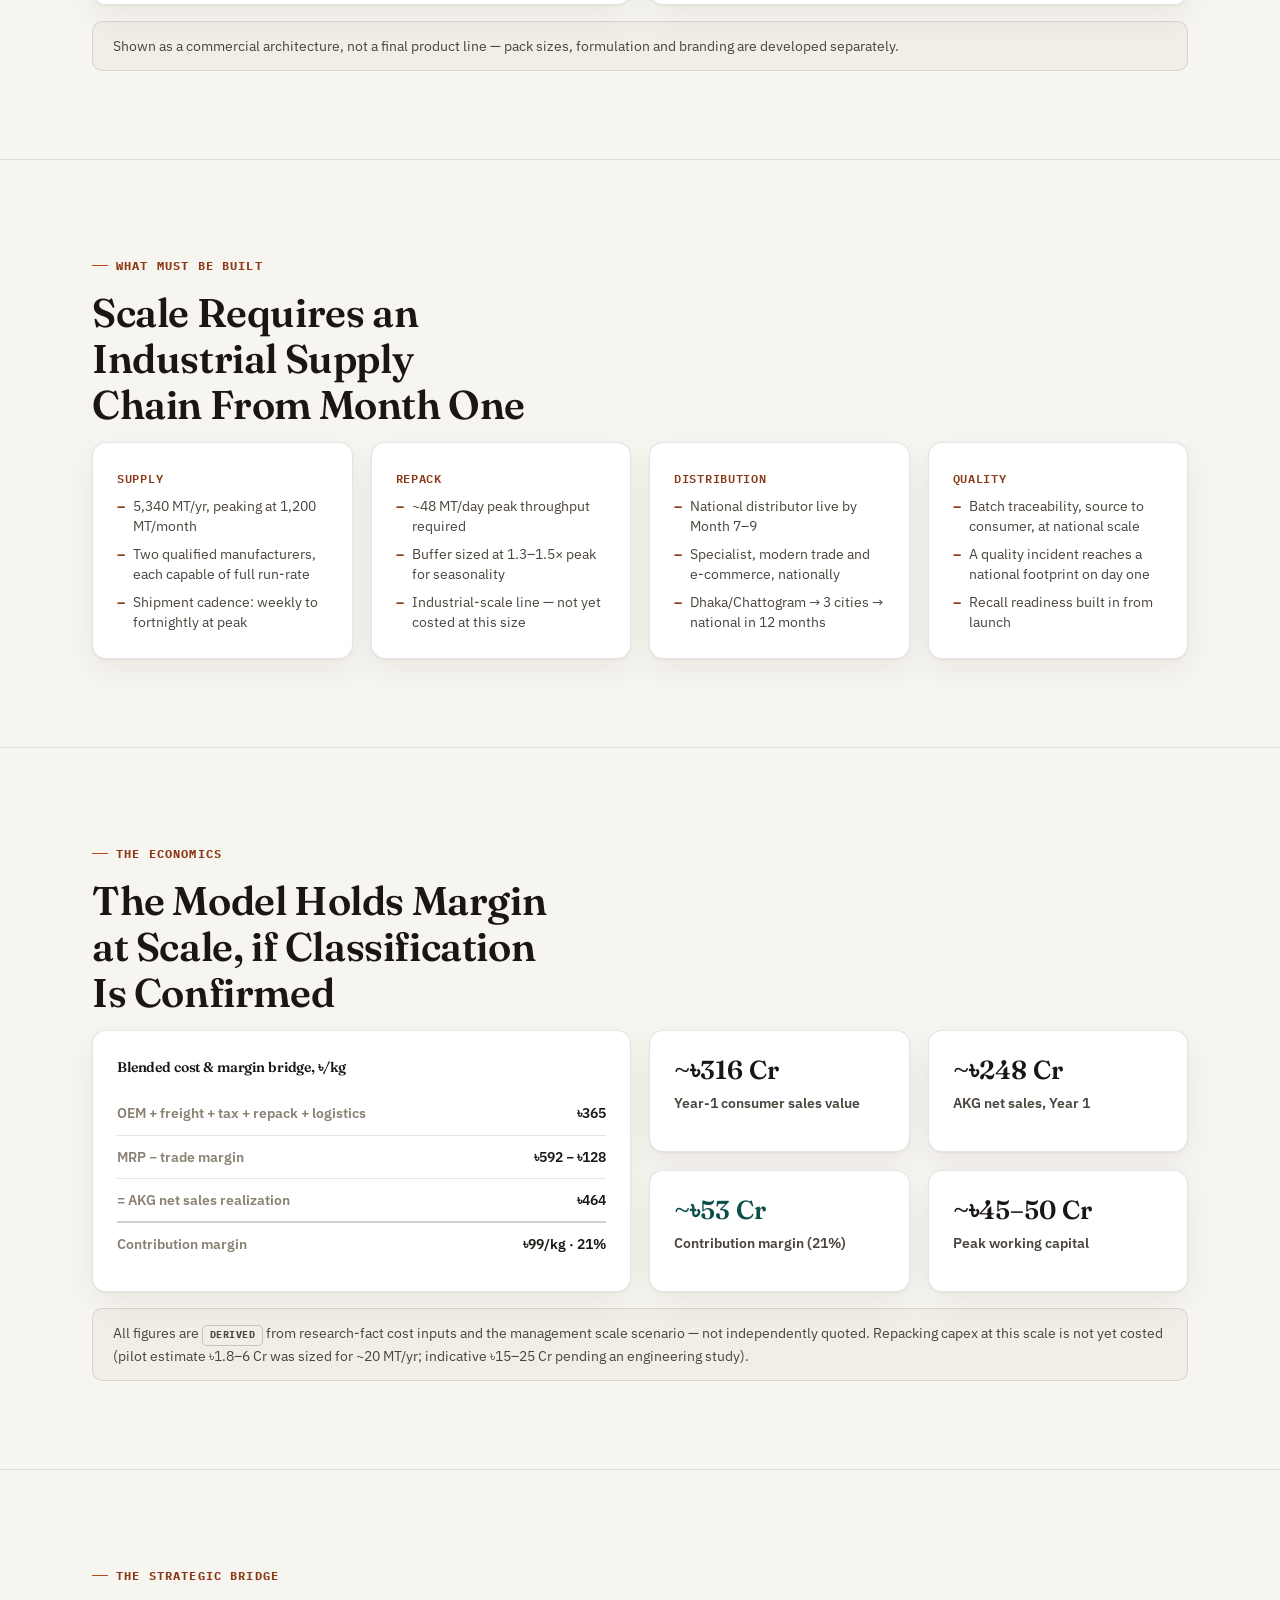
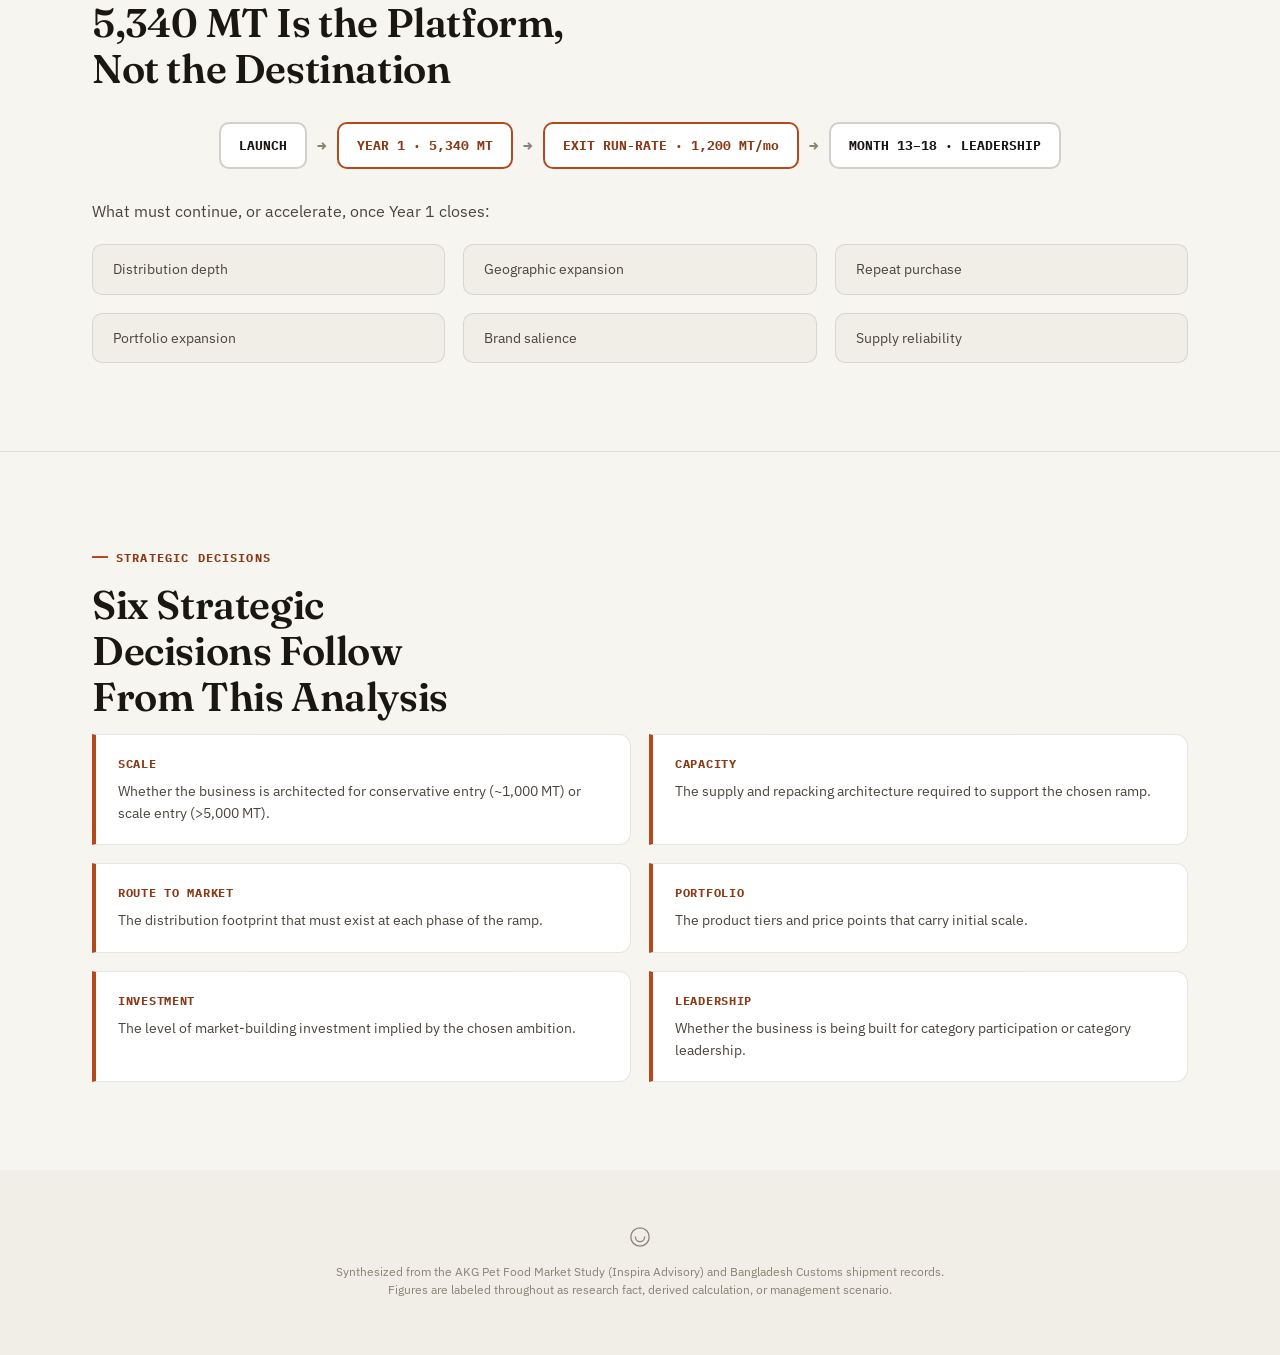
==== commit 2a3d02f8: "Remove 'Strategic alignment pre-read' kicker from hero title" ====
--- a/index.html
+++ b/index.html
@@ -47,7 +47,6 @@
 <!-- FRAME 1: HERO -->
 <header class="hero" style="--kibble-tex:url(#kibbleTex);">
   <div class="hero-inner">
-    <div class="kicker">Strategic alignment pre-read</div>
     <h1>Bangladesh Pet&nbsp;Food</h1>
     <div class="sub2">The Scale Decision</div>
     <p class="lede">A category entry built for participation, or one built for leadership — the choice determines the operating model, the capital required, and the timeline that follows.</p>
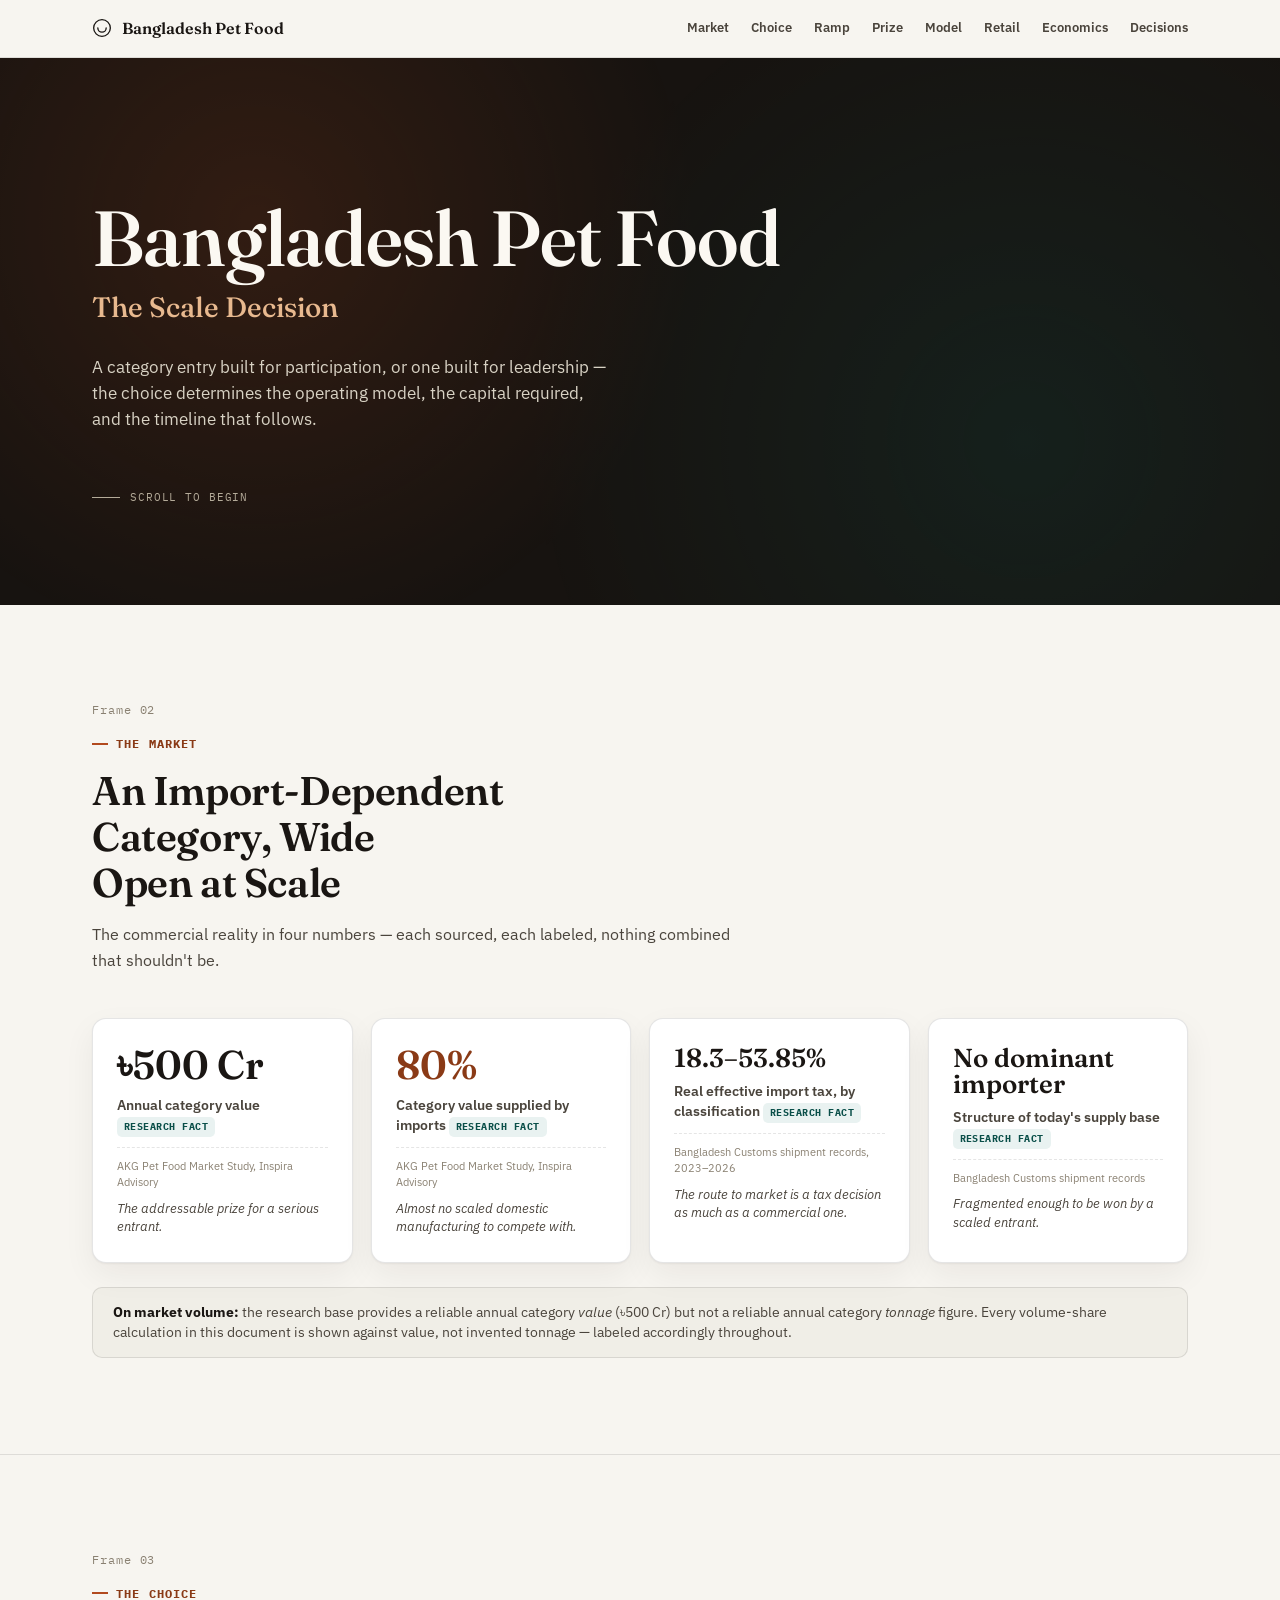
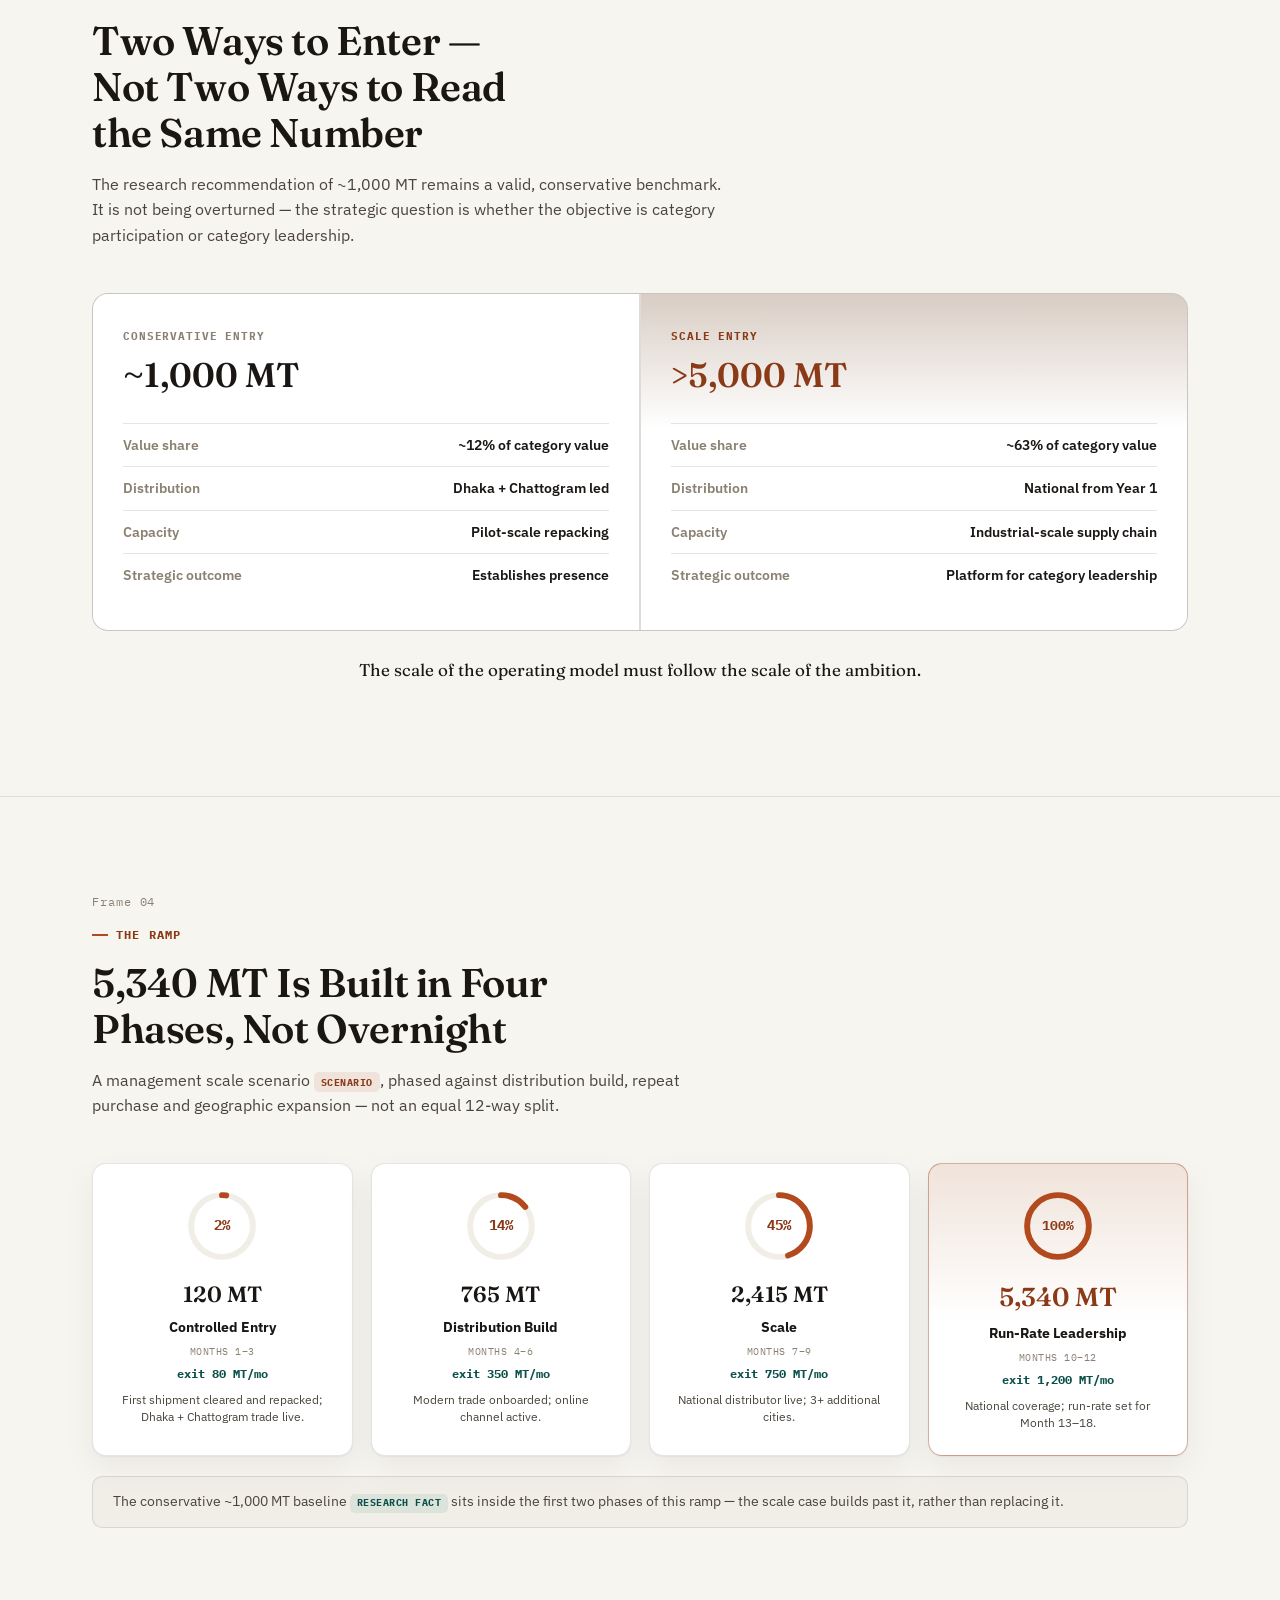
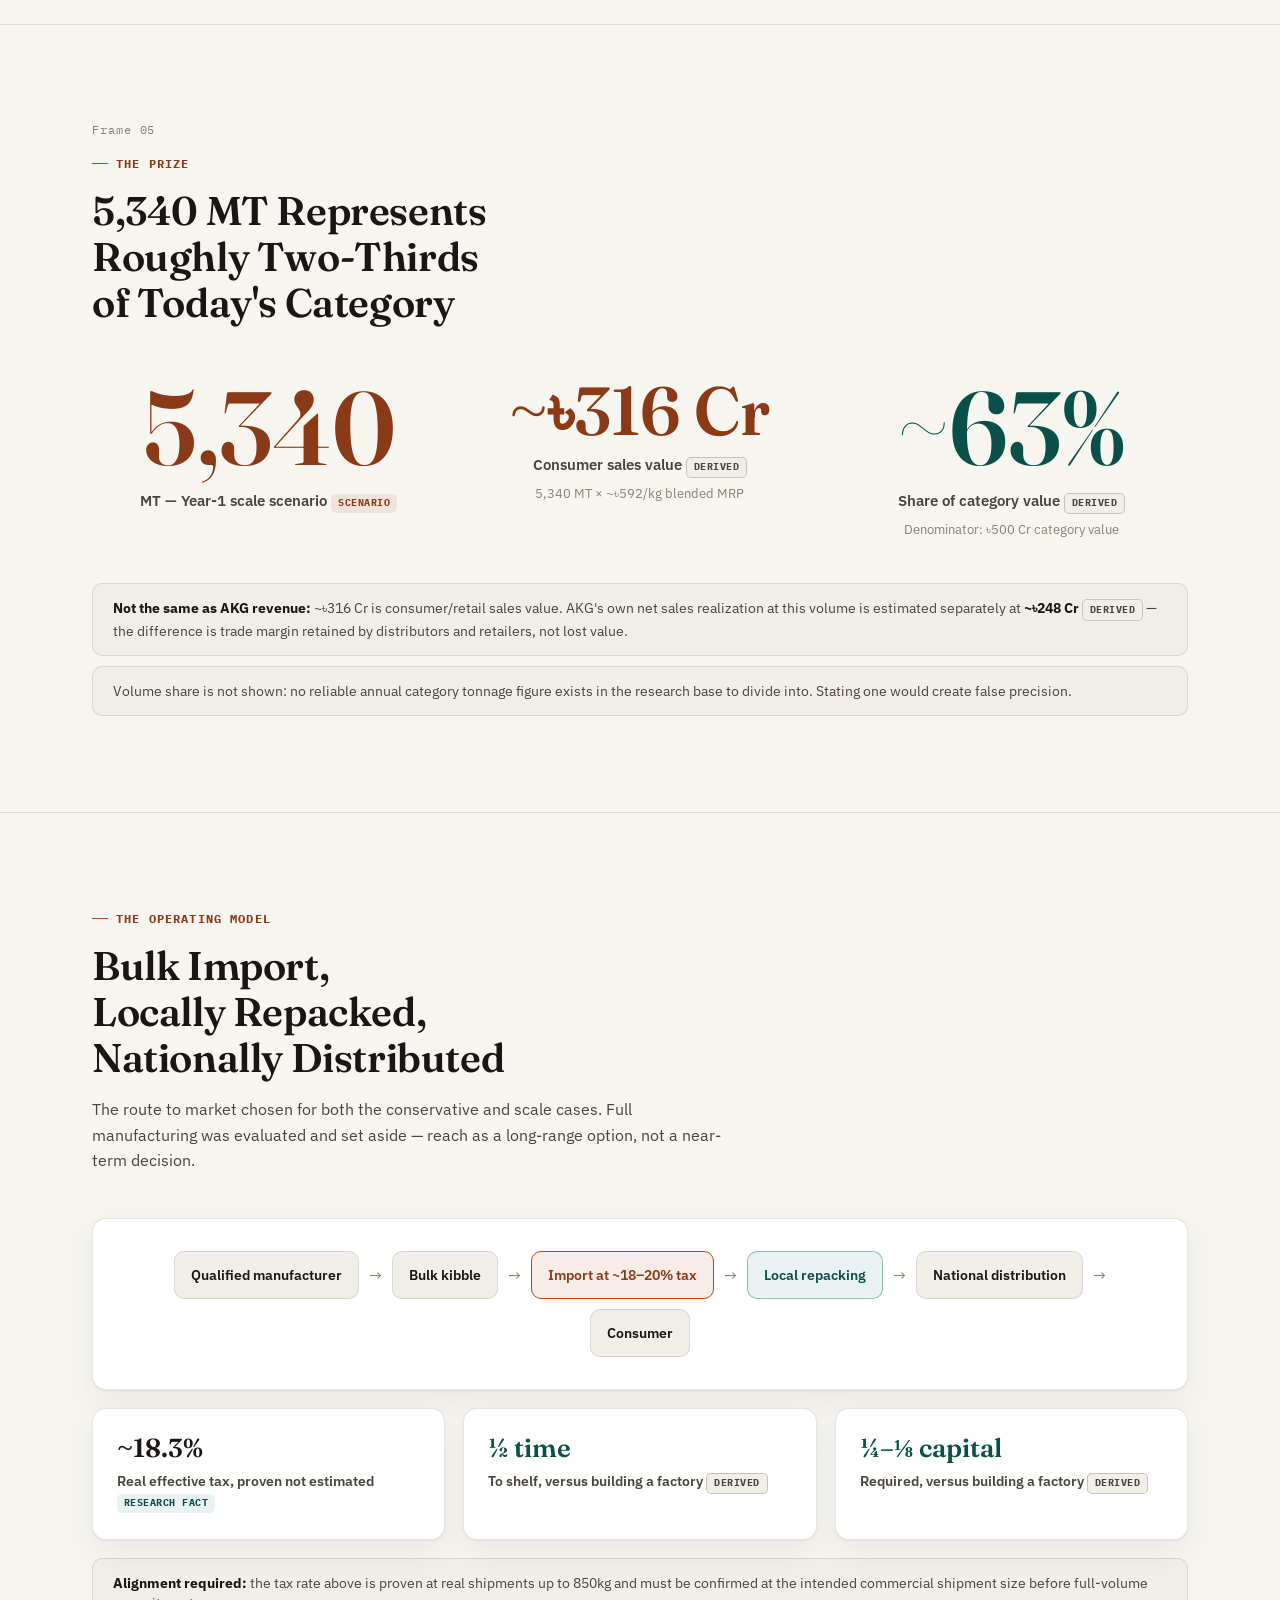
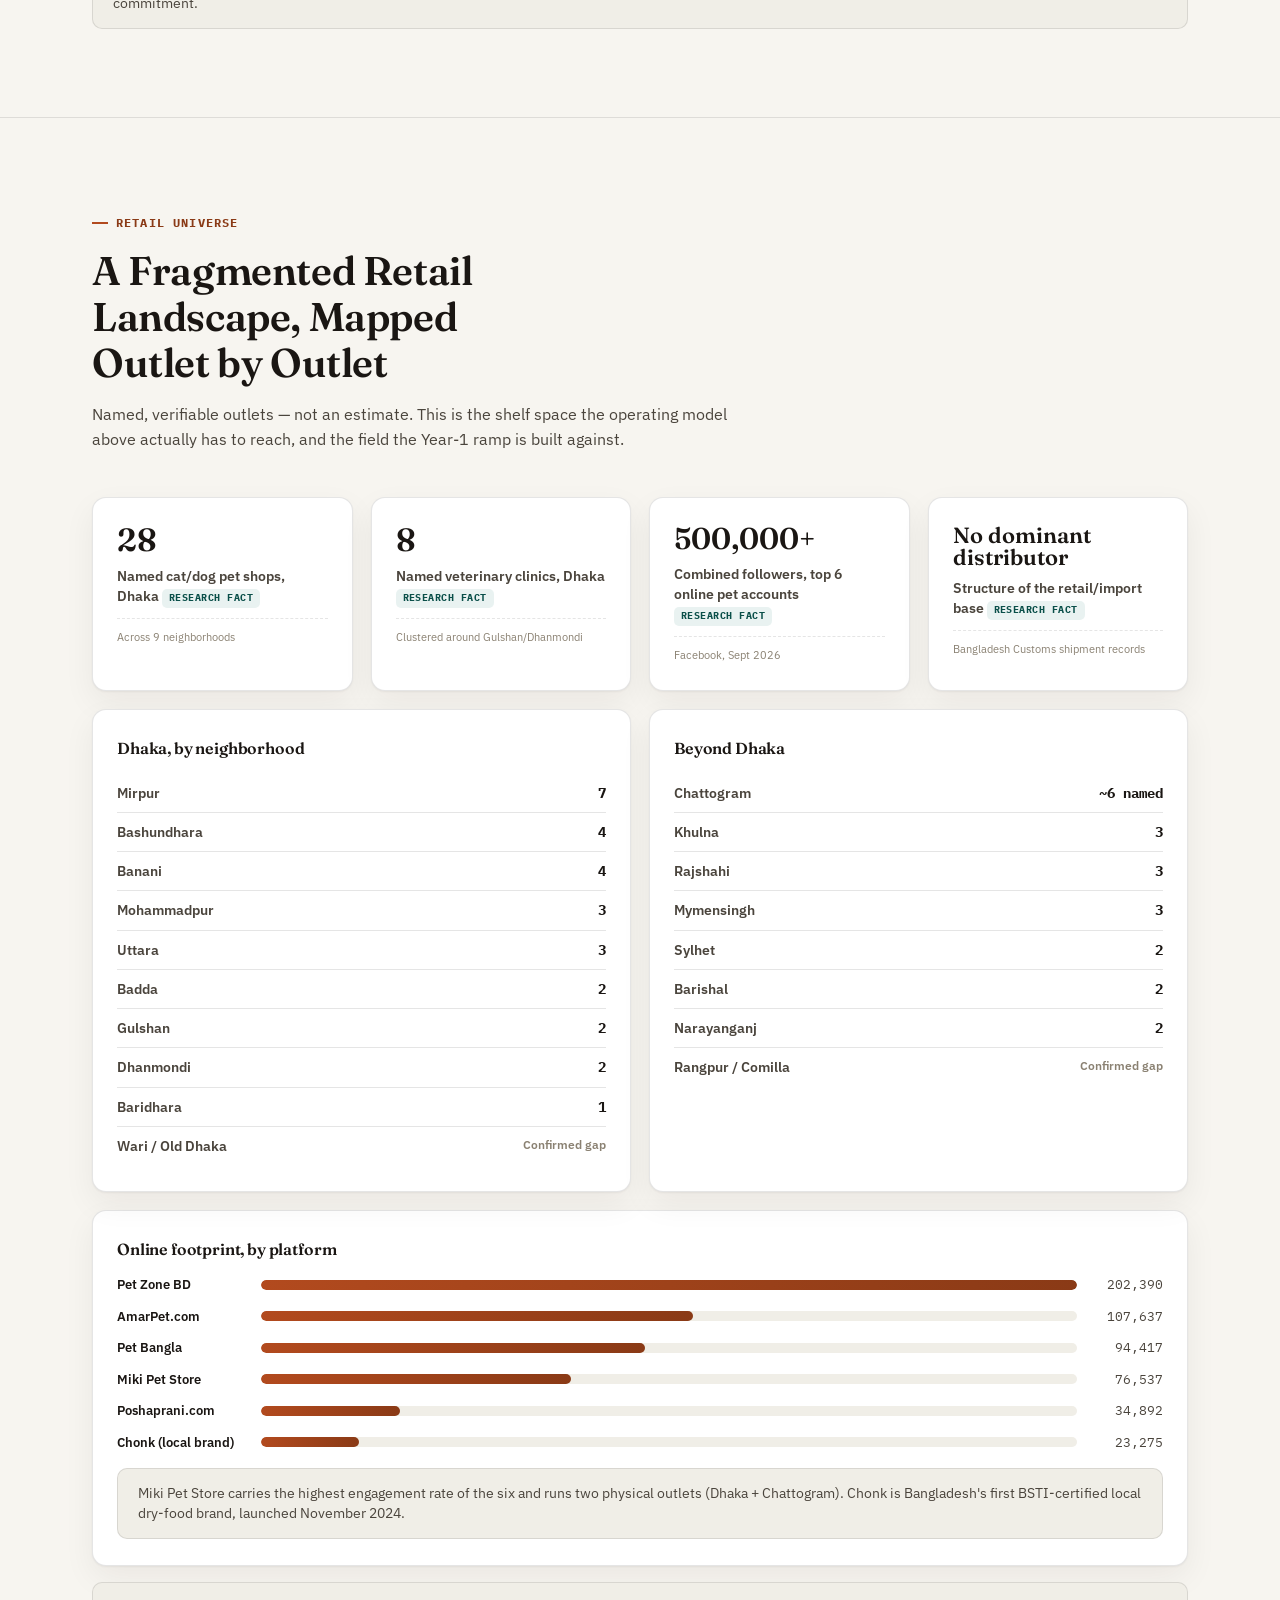
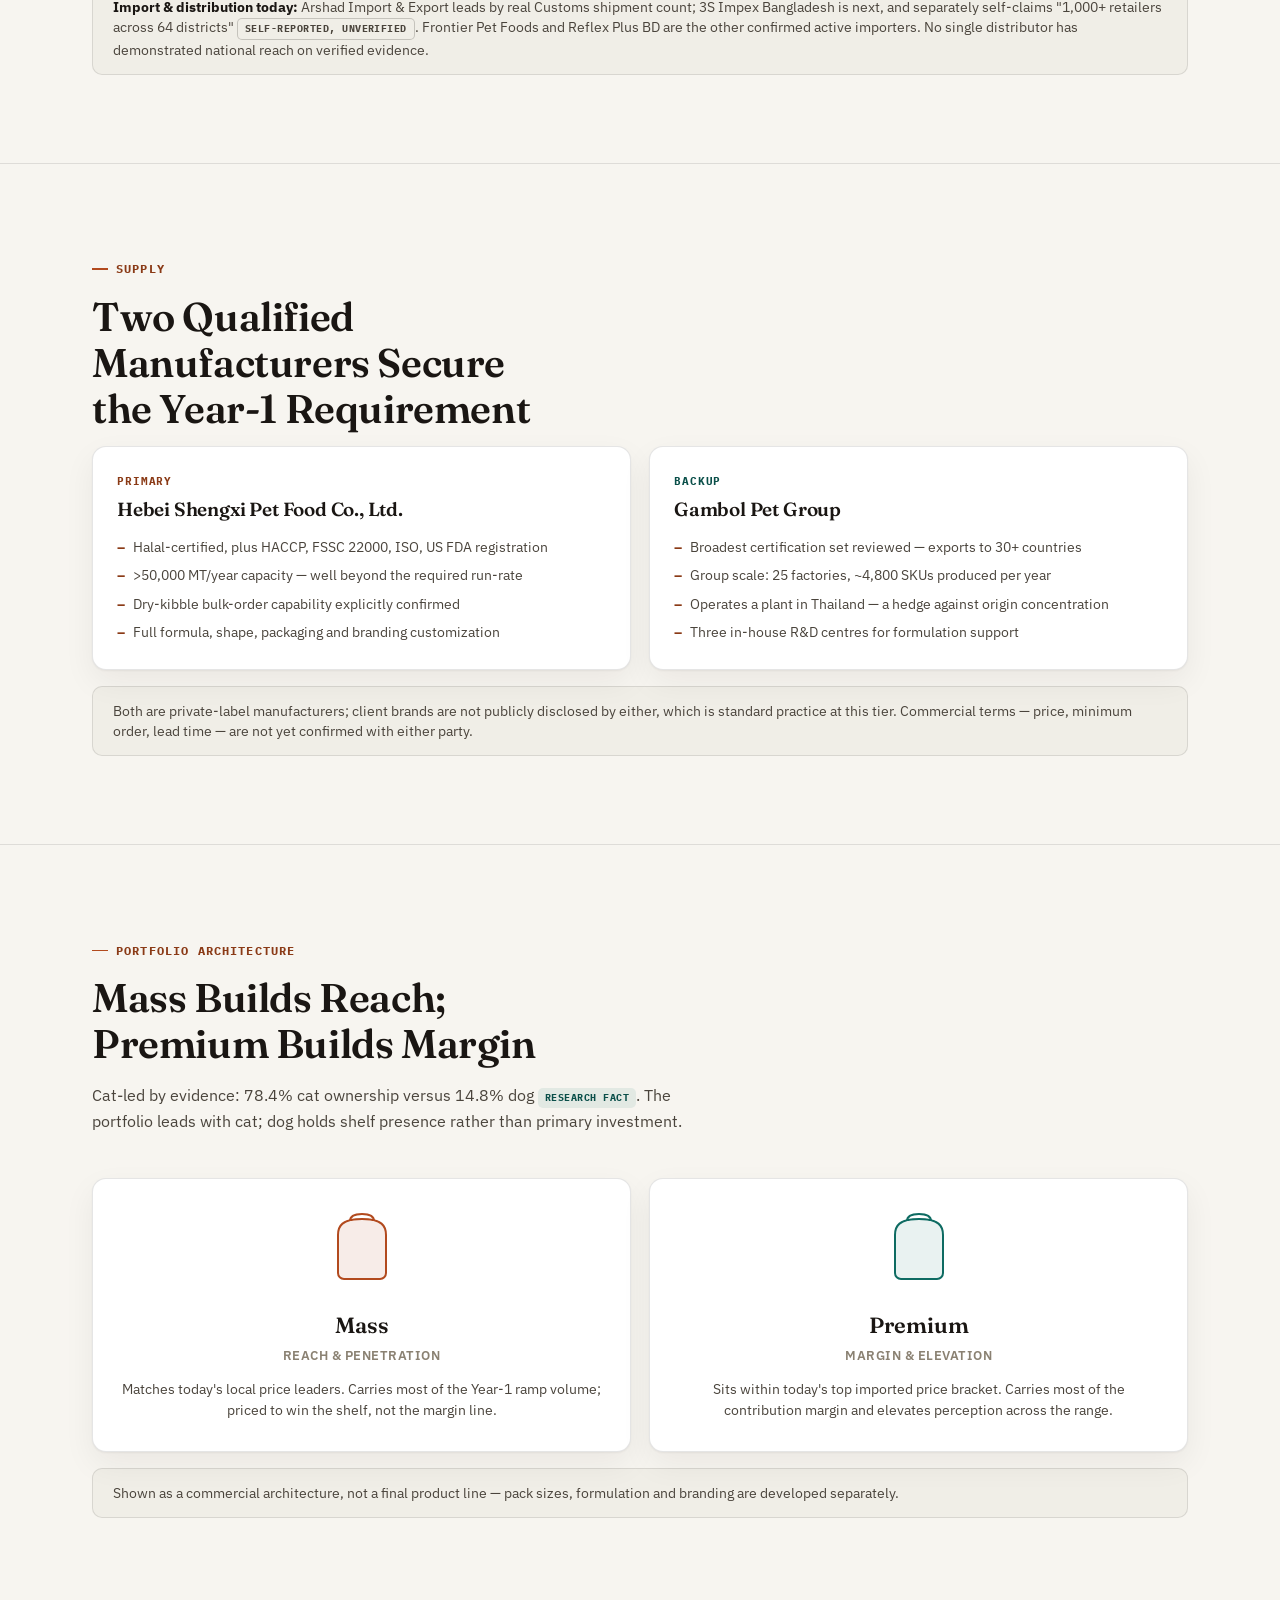
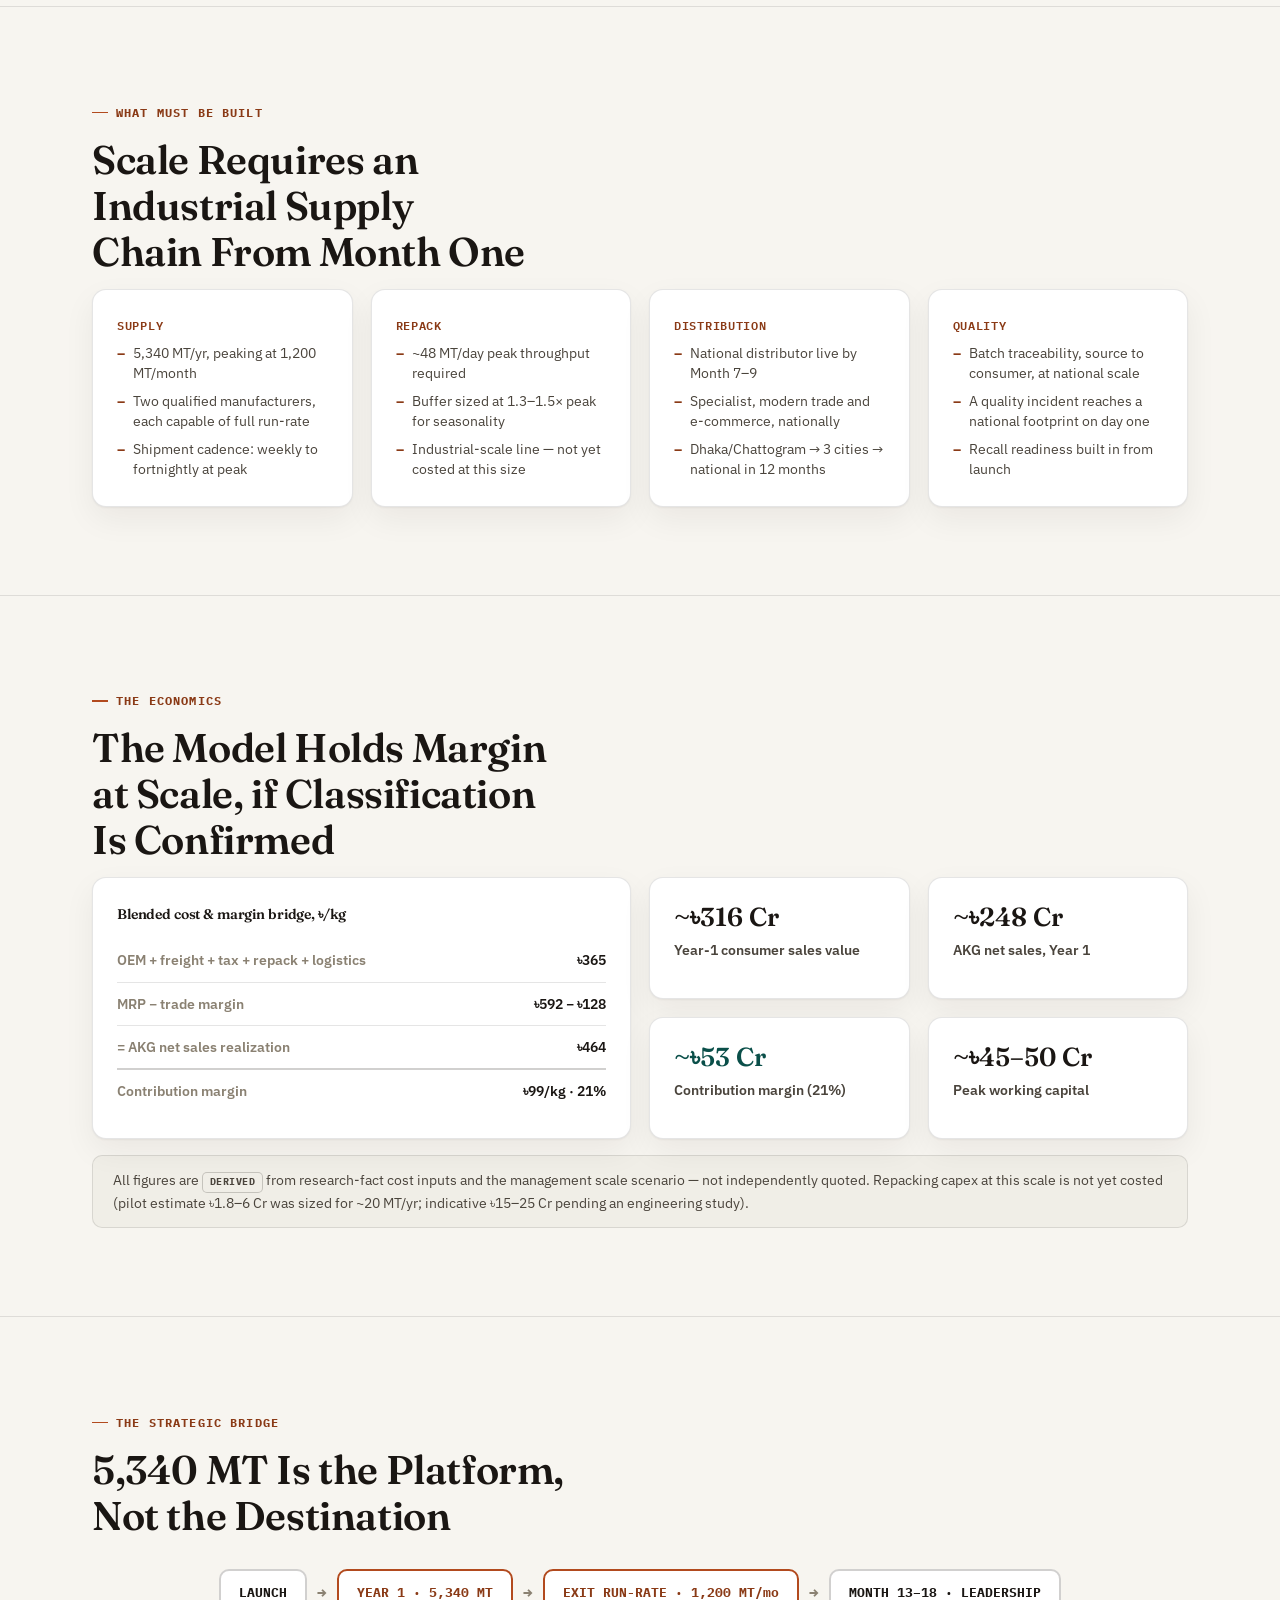
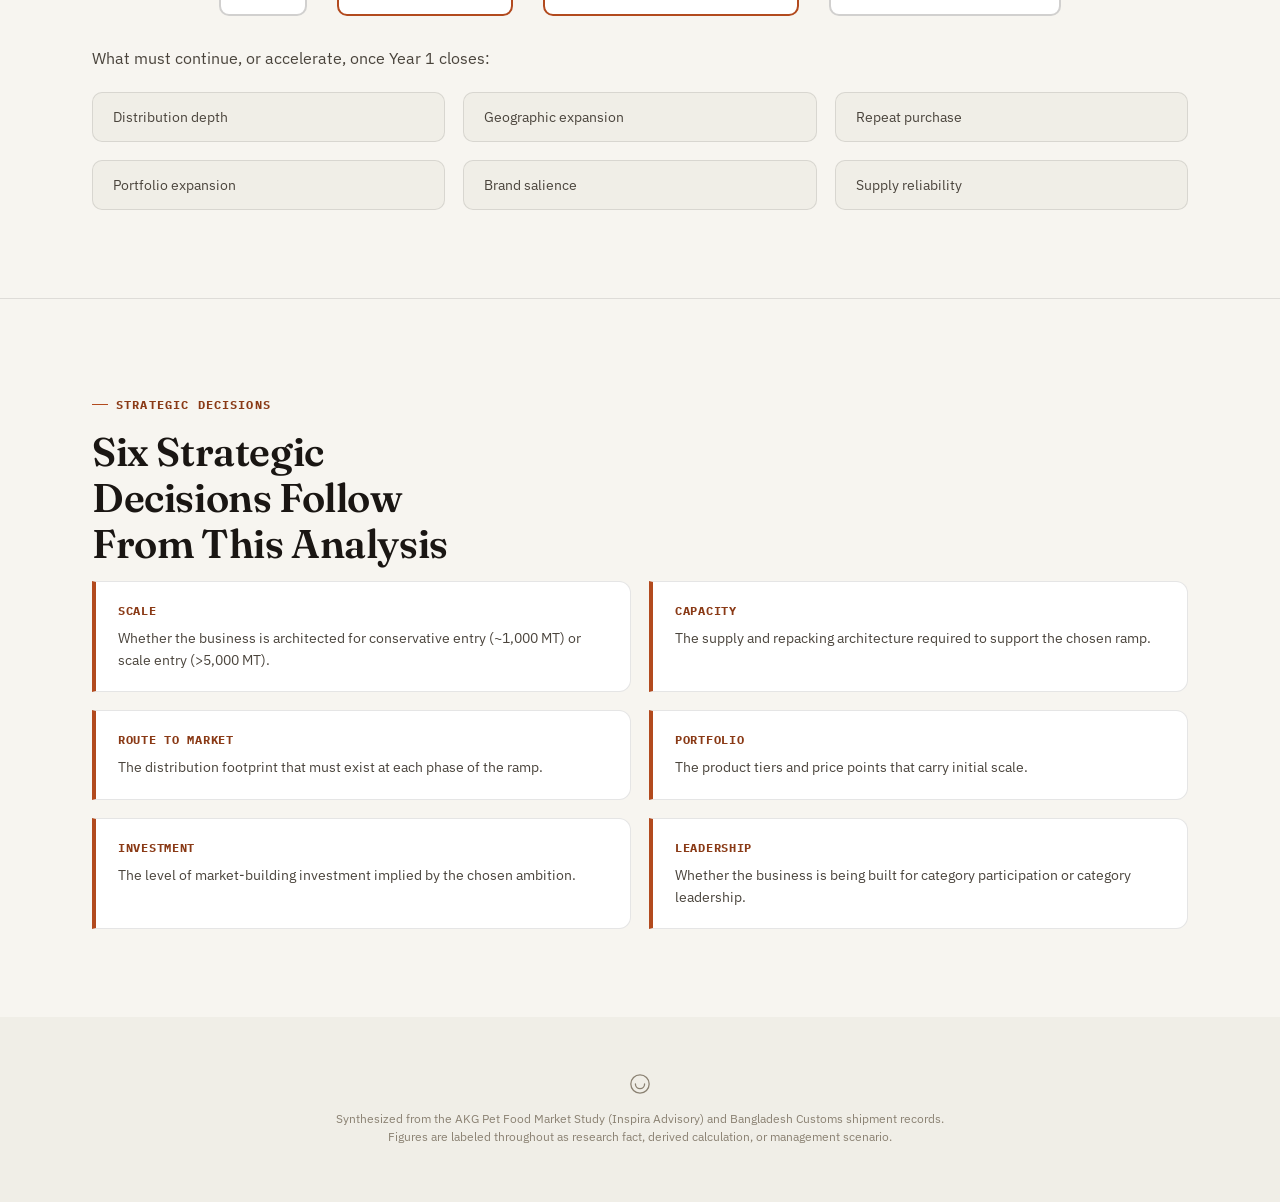
==== commit 06d0ca38: "Rebuild Frame 4 as four block cards with progress rings Replaced the line chart with a block-based l" ====
--- a/index.html
+++ b/index.html
@@ -127,34 +127,50 @@
     <div class="kicker">The Ramp</div>
     <h2 class="sec-title reveal">5,340 MT Is Built in Four Phases, Not Overnight</h2>
     <p class="sec-sub reveal">A management scale scenario <span class="tag scenario">Scenario</span>, phased against distribution build, repeat purchase and geographic expansion — not an equal 12-way split.</p>
-    <div class="card reveal ramp-card">
-      <div class="ramp-graph">
-        <svg class="ramp-svg" viewBox="0 0 1000 220" preserveAspectRatio="none" aria-hidden="true">
-          <defs>
-            <linearGradient id="rampFade" x1="0" y1="0" x2="0" y2="1">
-              <stop offset="0%" stop-color="var(--warm)" stop-opacity="0.24"/>
-              <stop offset="100%" stop-color="var(--warm)" stop-opacity="0"/>
-            </linearGradient>
-          </defs>
-          <path d="M60,182 L353,138 L647,82 L940,20 L940,210 L60,210 Z" fill="url(#rampFade)"/>
-          <polyline points="60,182 353,138 647,82 940,20" fill="none" stroke="var(--warm)" stroke-width="3" stroke-linecap="round" stroke-linejoin="round"/>
-          <circle cx="60" cy="182" r="6.5" fill="var(--surface)" stroke="var(--warm)" stroke-width="3"/>
-          <circle cx="353" cy="138" r="6.5" fill="var(--surface)" stroke="var(--warm)" stroke-width="3"/>
-          <circle cx="647" cy="82" r="6.5" fill="var(--surface)" stroke="var(--warm)" stroke-width="3"/>
-          <circle cx="940" cy="20" r="8" fill="var(--warm)" stroke="var(--surface)" stroke-width="3"/>
-        </svg>
-        <div class="ramp-points">
-          <div class="ramp-point" style="left:6%; top:188px;"><div class="rp-num">120 MT</div></div>
-          <div class="ramp-point" style="left:35.3%; top:144px;"><div class="rp-num">765 MT</div></div>
-          <div class="ramp-point" style="left:64.7%; top:88px;"><div class="rp-num rp-lg">2,415 MT</div></div>
-          <div class="ramp-point ramp-point-end" style="left:94%; top:26px;"><div class="rp-num rp-hero">5,340 MT</div></div>
-        </div>
-      </div>
-      <div class="grid grid-4 ramp-labels">
-        <div class="ramp-label"><div class="ph">Months 1–3</div><div class="name">Controlled Entry</div><div class="exit">exit 80 MT/mo</div><div class="unlock">First shipment cleared and repacked; Dhaka + Chattogram trade live.</div></div>
-        <div class="ramp-label"><div class="ph">Months 4–6</div><div class="name">Distribution Build</div><div class="exit">exit 350 MT/mo</div><div class="unlock">Modern trade onboarded; online channel active.</div></div>
-        <div class="ramp-label"><div class="ph">Months 7–9</div><div class="name">Scale</div><div class="exit">exit 750 MT/mo</div><div class="unlock">National distributor live; 3+ additional cities.</div></div>
-        <div class="ramp-label"><div class="ph">Months 10–12</div><div class="name">Run-Rate Leadership</div><div class="exit">exit 1,200 MT/mo</div><div class="unlock">National coverage; run-rate set for Month 13–18.</div></div>
+    <div class="grid grid-4 ramp-blocks reveal">
+      <div class="ramp-block" tabindex="0">
+        <div class="rb-ring">
+          <svg viewBox="0 0 64 64"><circle cx="32" cy="32" r="26" class="rb-track"/><circle cx="32" cy="32" r="26" class="rb-fill" style="stroke-dasharray:3.6 163.4;"/></svg>
+          <div class="rb-pct">2%</div>
+        </div>
+        <div class="rb-cum tab">120 MT</div>
+        <div class="rb-name">Controlled Entry</div>
+        <div class="rb-period">Months 1–3</div>
+        <div class="rb-exit">exit 80 MT/mo</div>
+        <div class="rb-unlock">First shipment cleared and repacked; Dhaka + Chattogram trade live.</div>
+      </div>
+      <div class="ramp-block" tabindex="0">
+        <div class="rb-ring">
+          <svg viewBox="0 0 64 64"><circle cx="32" cy="32" r="26" class="rb-track"/><circle cx="32" cy="32" r="26" class="rb-fill" style="stroke-dasharray:23.4 163.4;"/></svg>
+          <div class="rb-pct">14%</div>
+        </div>
+        <div class="rb-cum tab">765 MT</div>
+        <div class="rb-name">Distribution Build</div>
+        <div class="rb-period">Months 4–6</div>
+        <div class="rb-exit">exit 350 MT/mo</div>
+        <div class="rb-unlock">Modern trade onboarded; online channel active.</div>
+      </div>
+      <div class="ramp-block" tabindex="0">
+        <div class="rb-ring">
+          <svg viewBox="0 0 64 64"><circle cx="32" cy="32" r="26" class="rb-track"/><circle cx="32" cy="32" r="26" class="rb-fill" style="stroke-dasharray:73.8 163.4;"/></svg>
+          <div class="rb-pct">45%</div>
+        </div>
+        <div class="rb-cum tab">2,415 MT</div>
+        <div class="rb-name">Scale</div>
+        <div class="rb-period">Months 7–9</div>
+        <div class="rb-exit">exit 750 MT/mo</div>
+        <div class="rb-unlock">National distributor live; 3+ additional cities.</div>
+      </div>
+      <div class="ramp-block ramp-block-hero" tabindex="0">
+        <div class="rb-ring">
+          <svg viewBox="0 0 64 64"><circle cx="32" cy="32" r="26" class="rb-track"/><circle cx="32" cy="32" r="26" class="rb-fill rb-full"/></svg>
+          <div class="rb-pct">100%</div>
+        </div>
+        <div class="rb-cum tab">5,340 MT</div>
+        <div class="rb-name">Run-Rate Leadership</div>
+        <div class="rb-period">Months 10–12</div>
+        <div class="rb-exit">exit 1,200 MT/mo</div>
+        <div class="rb-unlock">National coverage; run-rate set for Month 13–18.</div>
       </div>
     </div>
     <div class="strip reveal" style="margin-top:20px;">The conservative ~1,000 MT baseline <span class="tag fact">Research fact</span> sits inside the first two phases of this ramp — the scale case builds past it, rather than replacing it.</div>
--- a/styles.css
+++ b/styles.css
@@ -135,29 +135,28 @@
 .choice-row .val{text-align:right;color:var(--ink);font-weight:600;flex:1 1 auto;}
 .choice-line{text-align:center;font-family:"Fraunces",serif;font-size:17px;margin-top:26px;}
 
-/* ramp chart — ascending line, not bars */
-.ramp-card{padding:40px 34px 24px;}
-@media (max-width:640px){.ramp-card{padding:28px 8px 18px;}}
-.ramp-graph{position:relative;height:260px;}
-.ramp-svg{position:absolute;left:0;right:0;top:40px;width:100%;height:220px;}
-.ramp-points{position:absolute;inset:0;}
-.ramp-point{position:absolute;transform:translateX(-50%);text-align:center;}
-.ramp-point-end{transform:translateX(-88%);}
-.rp-num{font-family:"IBM Plex Mono",monospace;font-weight:700;font-size:14px;color:var(--ink-mut);white-space:nowrap;}
-.rp-num.rp-lg{font-size:16px;color:var(--ink);}
-.rp-num.rp-hero{font-family:"Fraunces",serif;font-size:26px;font-weight:600;color:var(--warm-strong);}
-.ramp-labels{margin-top:6px;}
-.ramp-label{text-align:center;}
-.ramp-label .ph{font-size:10.5px;font-weight:700;letter-spacing:.05em;text-transform:uppercase;color:var(--ink-mut);}
-.ramp-label .name{font-family:"Fraunces",serif;font-weight:600;font-size:16px;margin-top:2px;}
-.ramp-label .exit{font-family:"IBM Plex Mono",monospace;font-size:11px;color:var(--accent-strong);font-weight:700;margin-top:4px;}
-.ramp-label .unlock{font-size:11px;color:var(--ink-mut);margin-top:6px;line-height:1.4;max-width:150px;margin-inline:auto;}
-@media (max-width:640px){
-  .rp-num{font-size:11px;}
-  .rp-num.rp-lg{font-size:12.5px;}
-  .rp-num.rp-hero{font-size:19px;}
-  .ramp-point-end{transform:translateX(-94%);}
-  .ramp-label .unlock{max-width:none;}
+/* ramp — four blocks, each with its own progress ring */
+.ramp-blocks{align-items:stretch;}
+.ramp-block{background:var(--surface);border:1px solid var(--line);border-radius:14px;padding:24px 20px;box-shadow:var(--shadow);text-align:center;min-width:0;cursor:default;transition:transform .18s ease, box-shadow .18s ease, border-color .18s ease;}
+.ramp-block:hover, .ramp-block:focus-visible{transform:translateY(-4px);border-color:color-mix(in oklab, var(--warm) 45%, var(--line));box-shadow:0 6px 20px rgba(26,22,19,0.1), 0 1px 2px rgba(26,22,19,0.06);outline:none;}
+.ramp-block-hero{background:linear-gradient(180deg, var(--warm-tint), var(--surface) 55%);border-color:color-mix(in oklab, var(--warm) 35%, var(--line));}
+.rb-ring{position:relative;width:76px;height:76px;margin:0 auto 14px;}
+.rb-ring svg{width:100%;height:100%;transform:rotate(-90deg);}
+.rb-track{fill:none;stroke:var(--surface-2);stroke-width:5;}
+.rb-fill{fill:none;stroke:var(--warm);stroke-width:5;stroke-linecap:round;transition:stroke-dasharray 1s ease;}
+.rb-fill.rb-full{stroke-dasharray:none;}
+.rb-pct{position:absolute;inset:0;display:flex;align-items:center;justify-content:center;font-family:"IBM Plex Mono",monospace;font-weight:700;font-size:14px;color:var(--warm-strong);}
+.ramp-block-hero .rb-pct{color:var(--warm-strong);font-size:13px;}
+.rb-cum{font-family:"Fraunces",serif;font-weight:600;font-size:22px;color:var(--ink);}
+.ramp-block-hero .rb-cum{font-size:26px;color:var(--warm-strong);}
+.rb-name{font-size:14px;font-weight:700;color:var(--ink);margin-top:6px;}
+.rb-period{font-family:"IBM Plex Mono",monospace;font-size:10px;letter-spacing:.05em;text-transform:uppercase;color:var(--ink-mut);margin-top:6px;}
+.rb-exit{font-family:"IBM Plex Mono",monospace;font-size:11.5px;font-weight:700;color:var(--accent-strong);margin-top:6px;}
+.rb-unlock{font-size:11.5px;color:var(--ink-2);margin-top:10px;line-height:1.45;}
+@media (max-width:640px){
+  .rb-ring{width:64px;height:64px;}
+  .rb-cum{font-size:19px;}
+  .ramp-block-hero .rb-cum{font-size:22px;}
 }
 
 .strip{background:var(--surface-2);border:1px solid var(--line);border-radius:10px;padding:14px 20px;font-size:13.5px;color:var(--ink-2);}
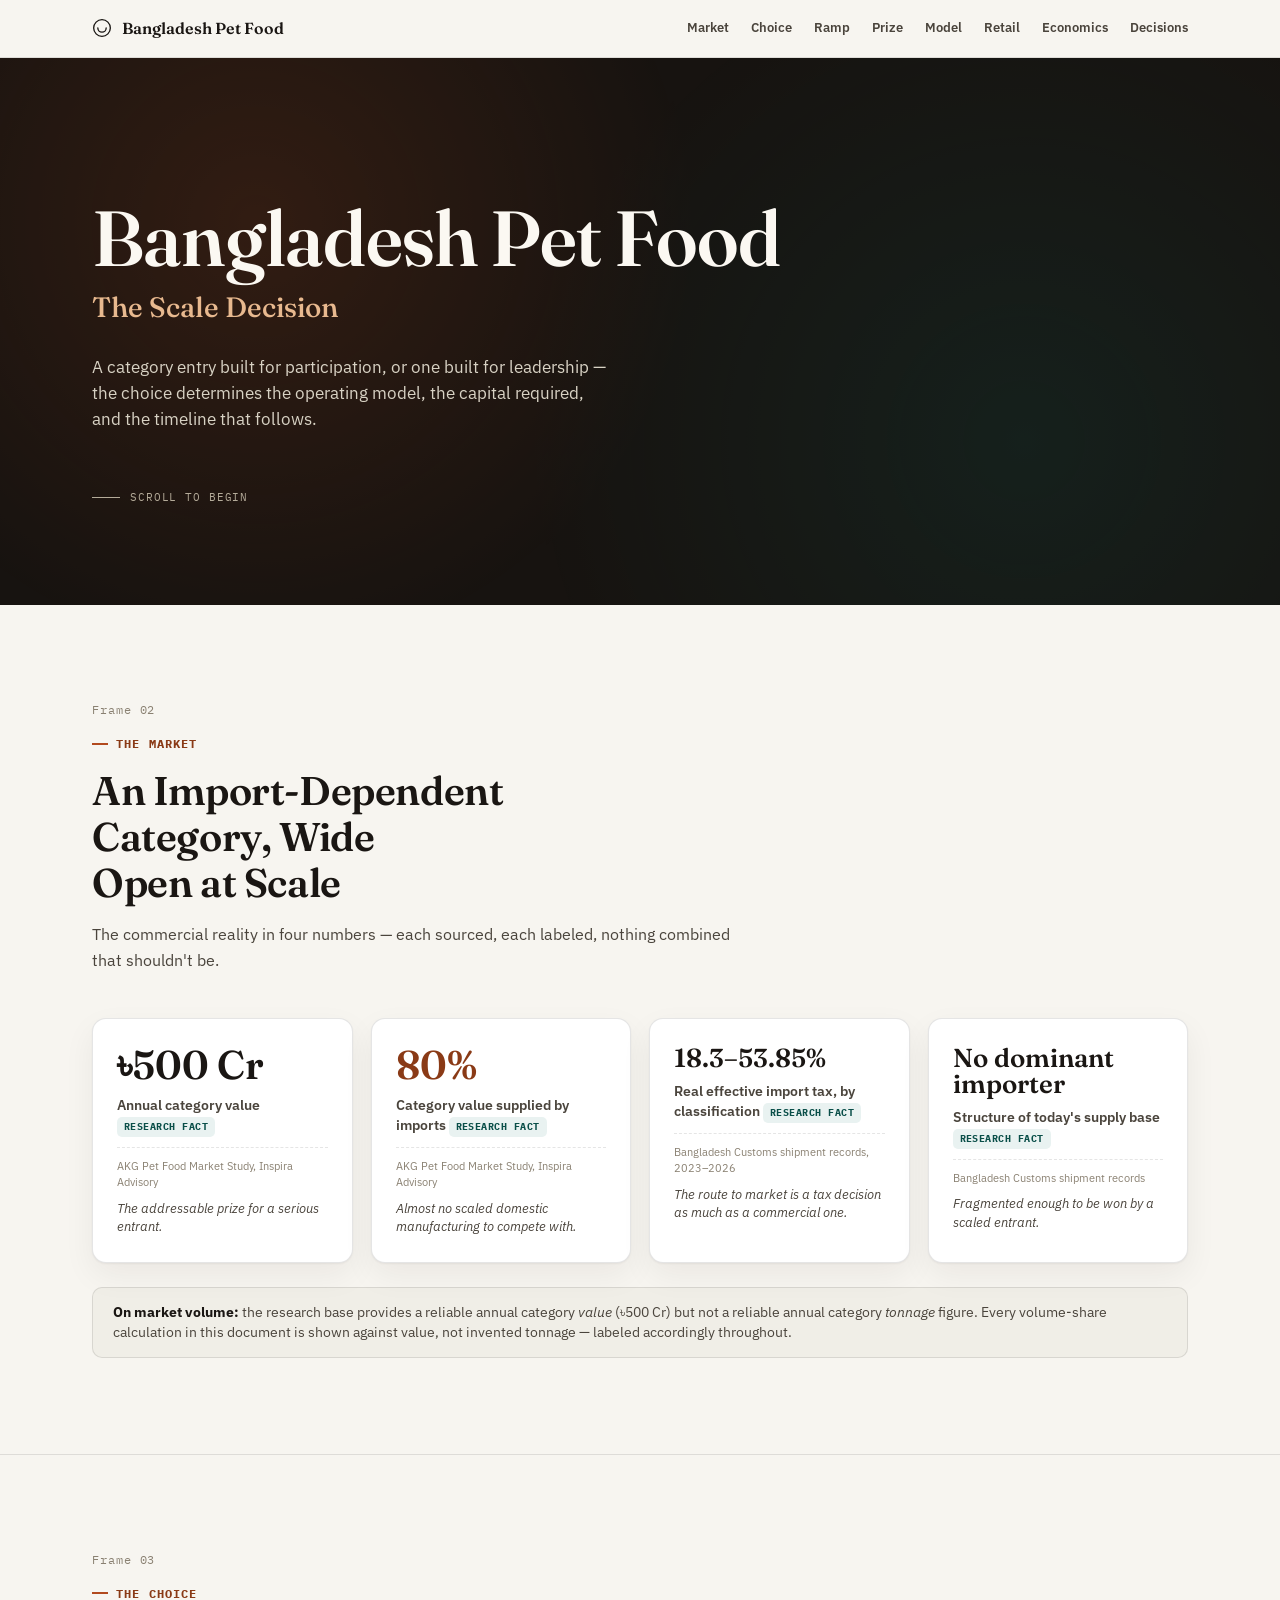
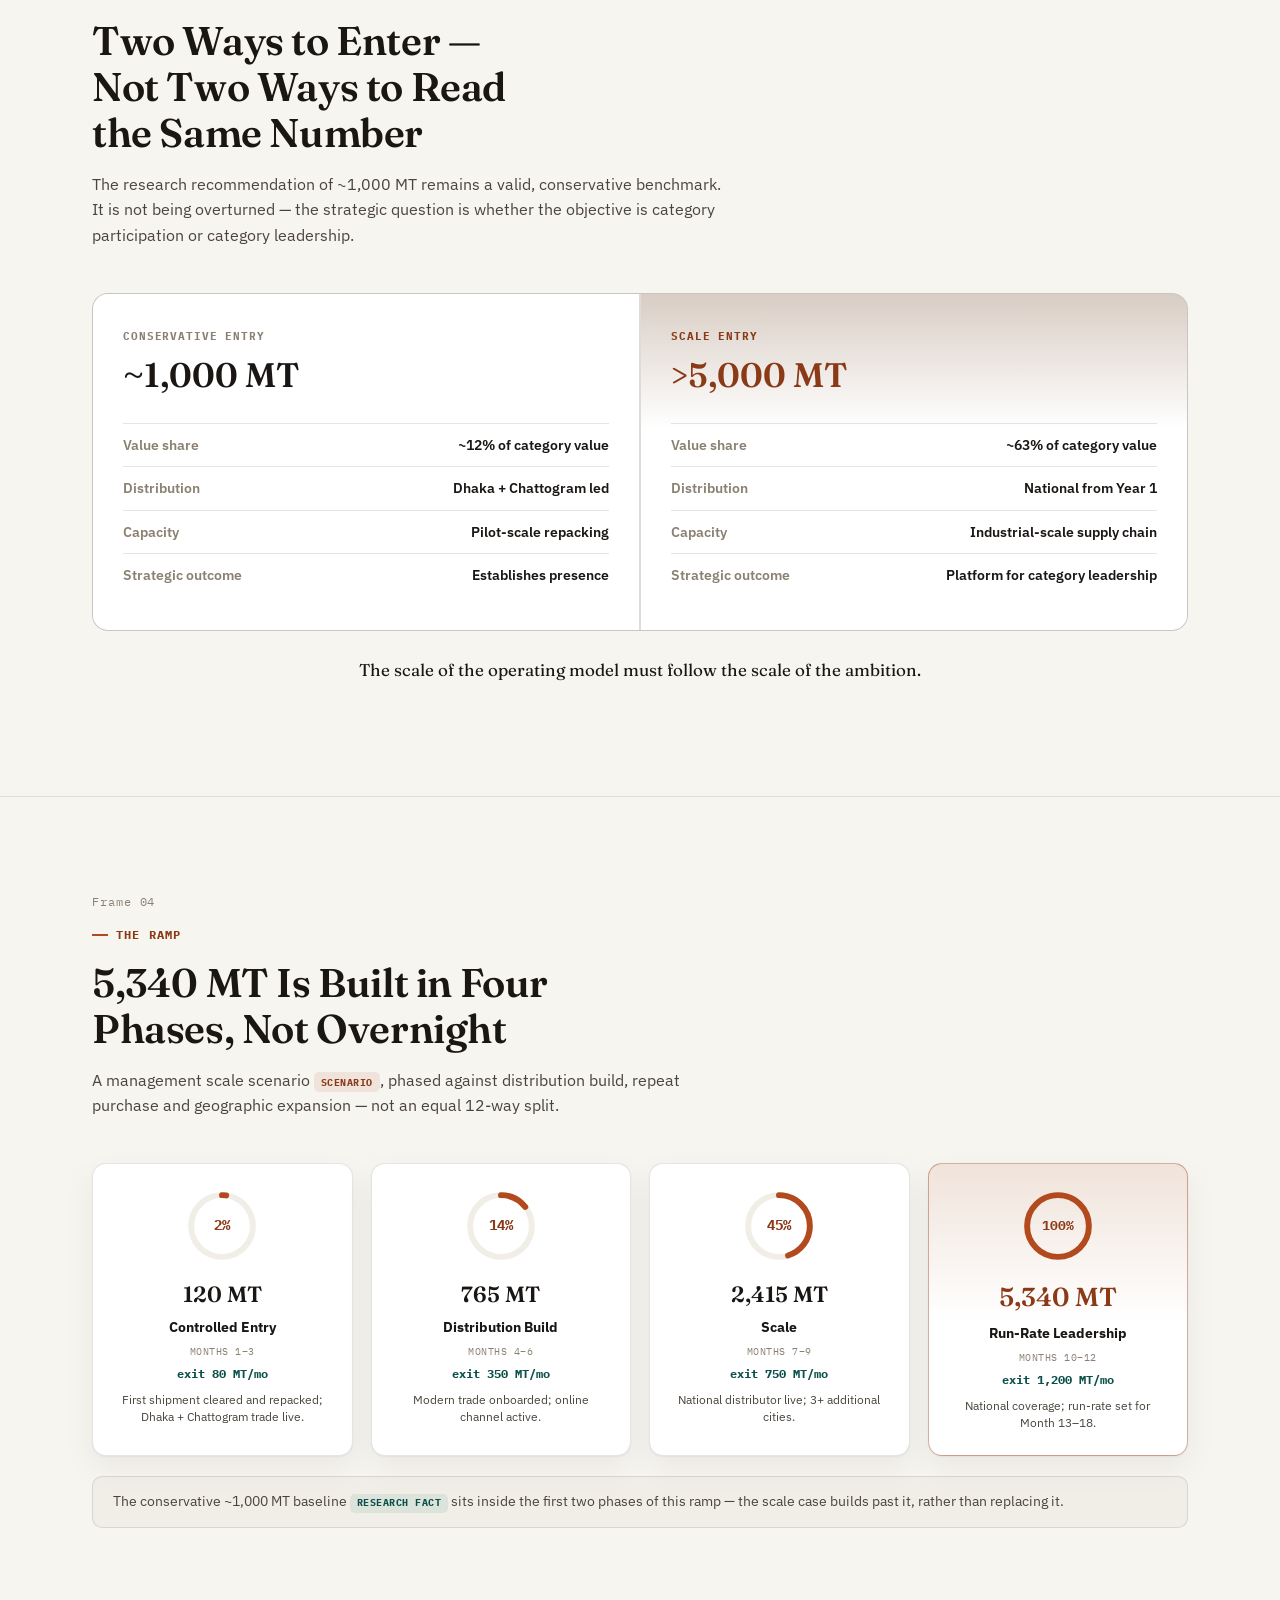
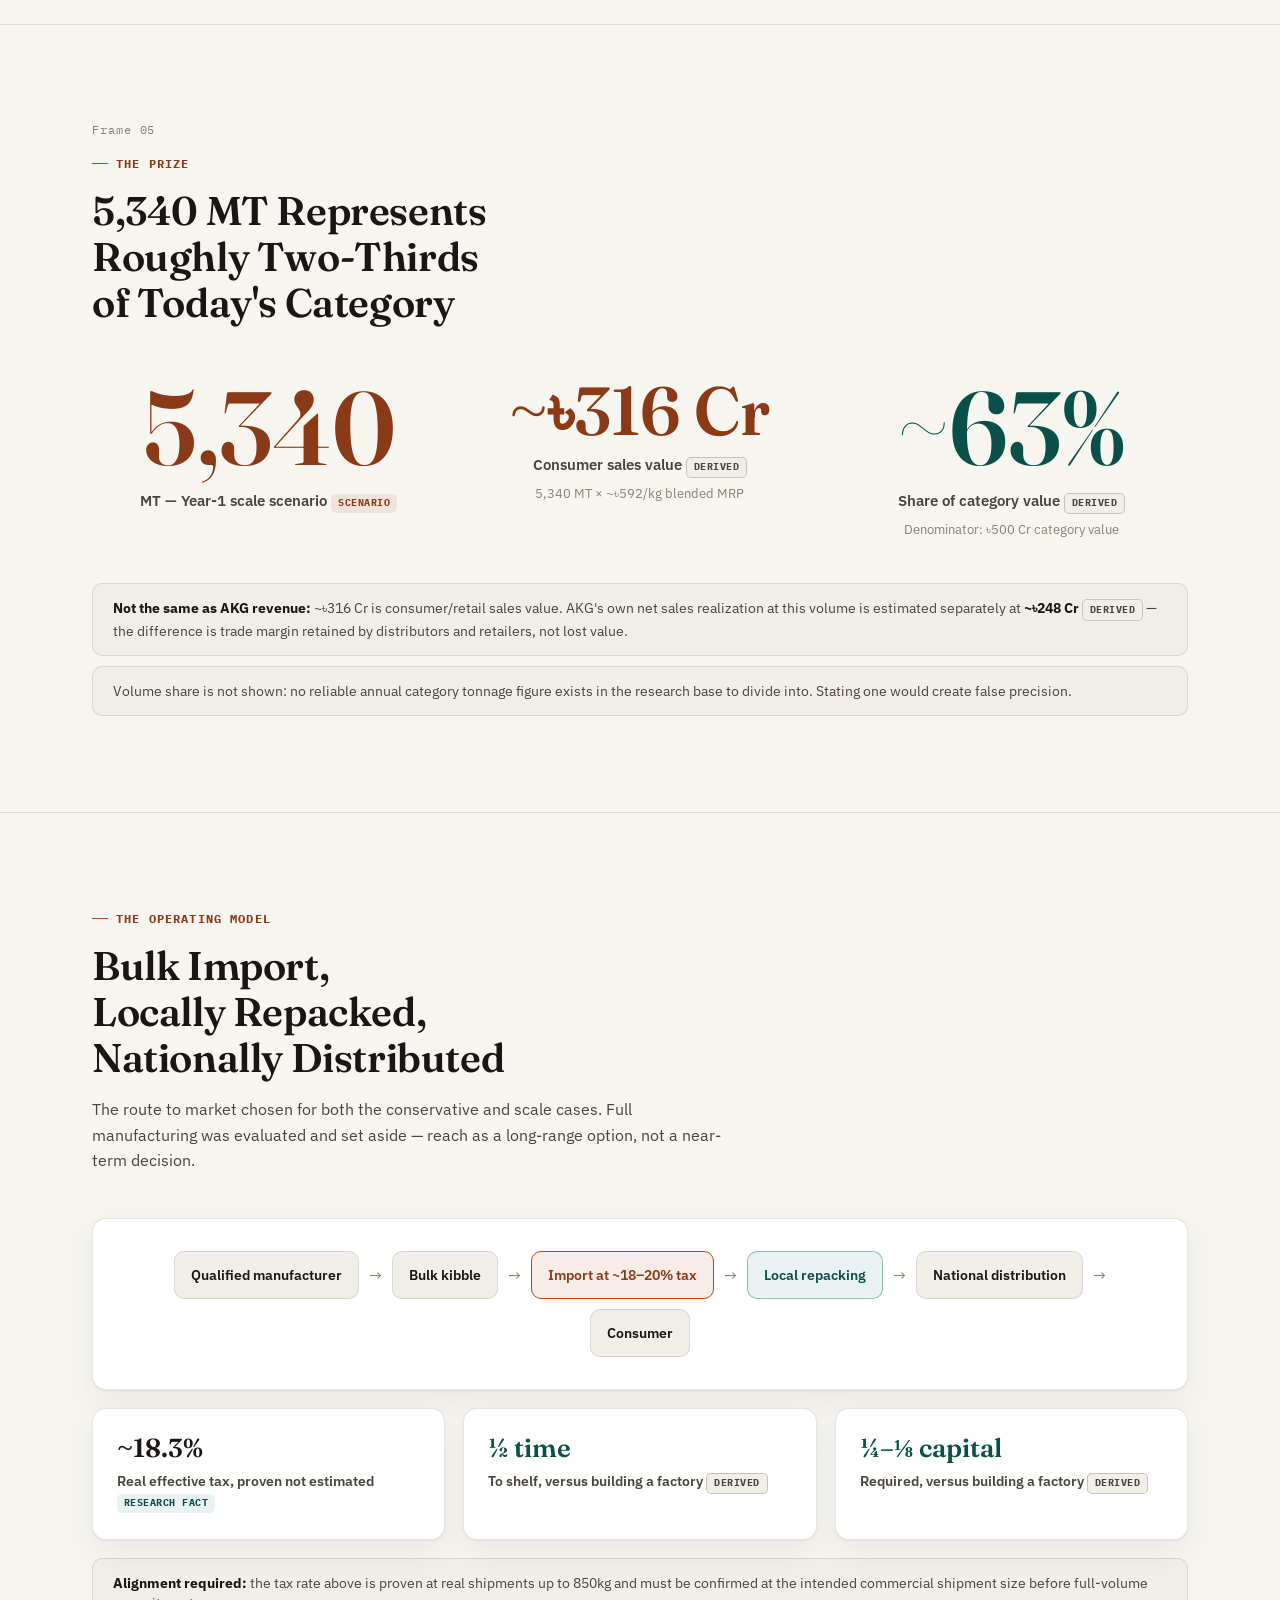
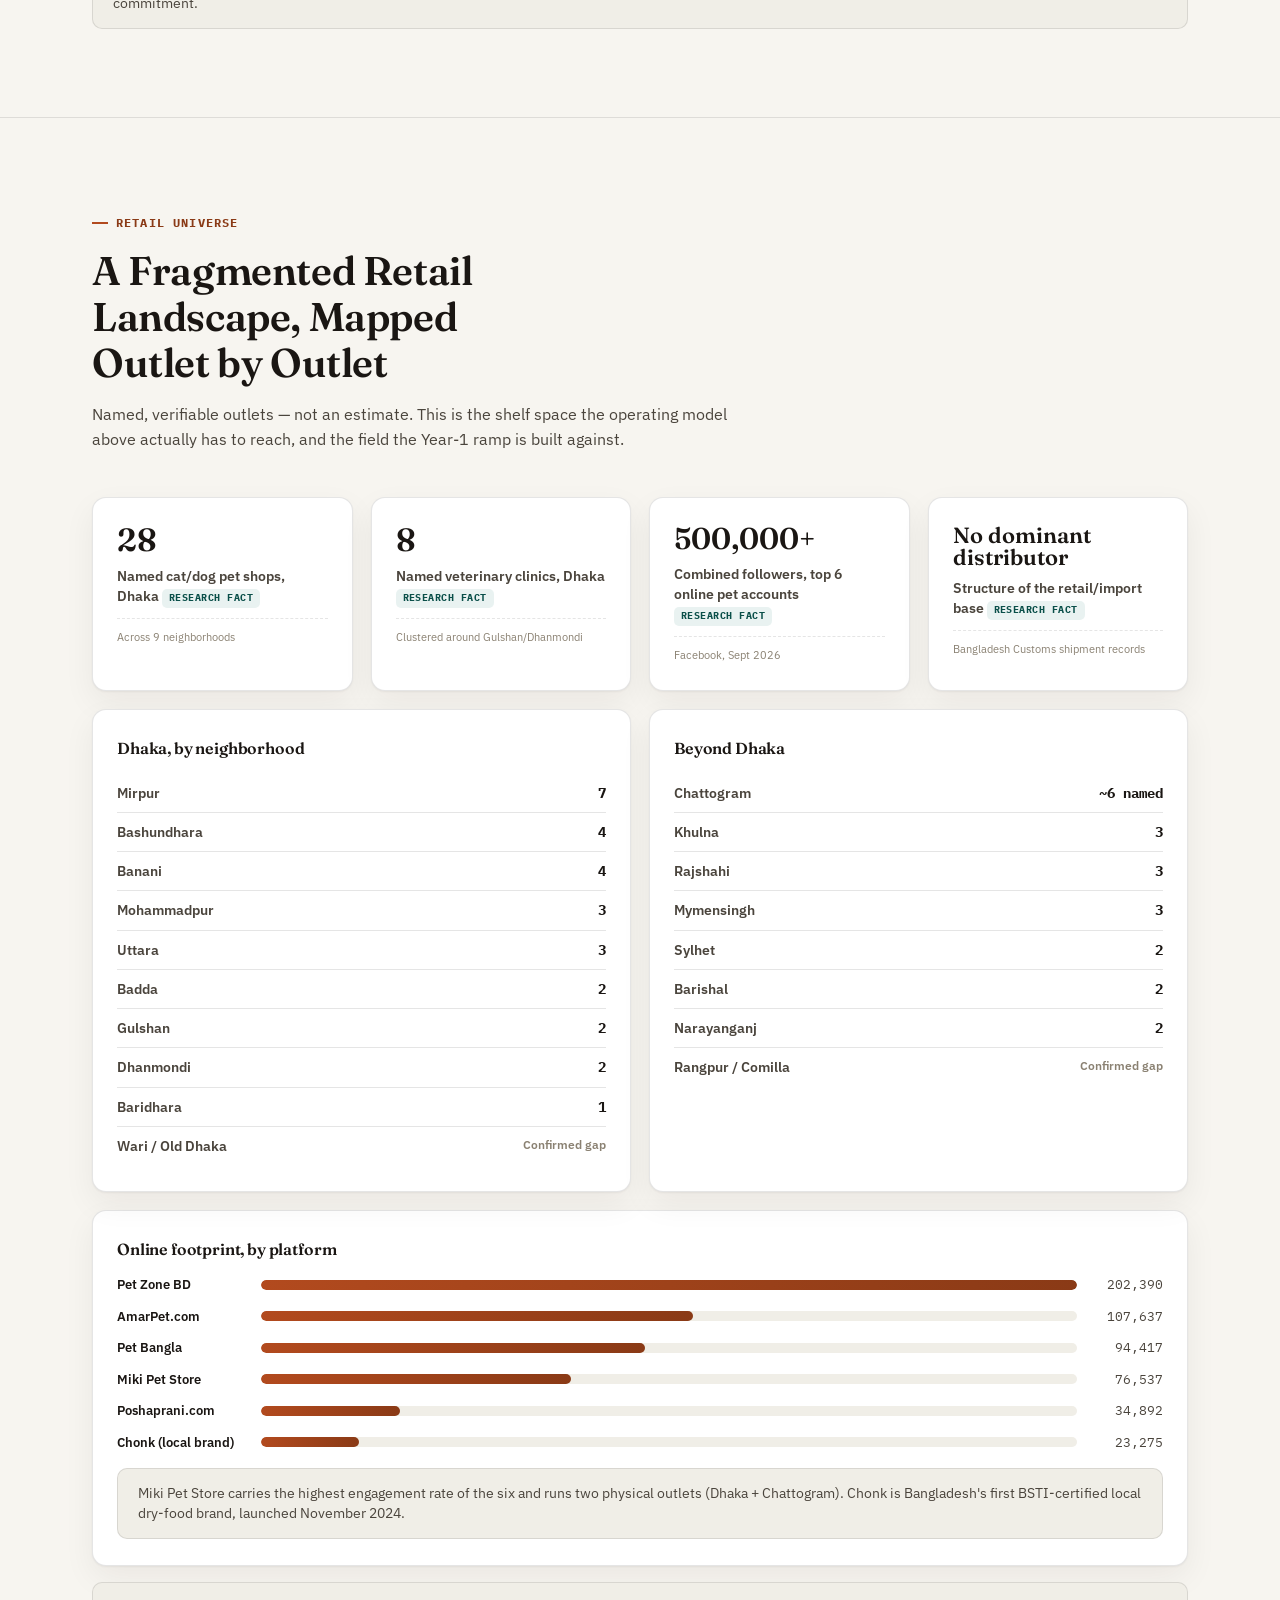
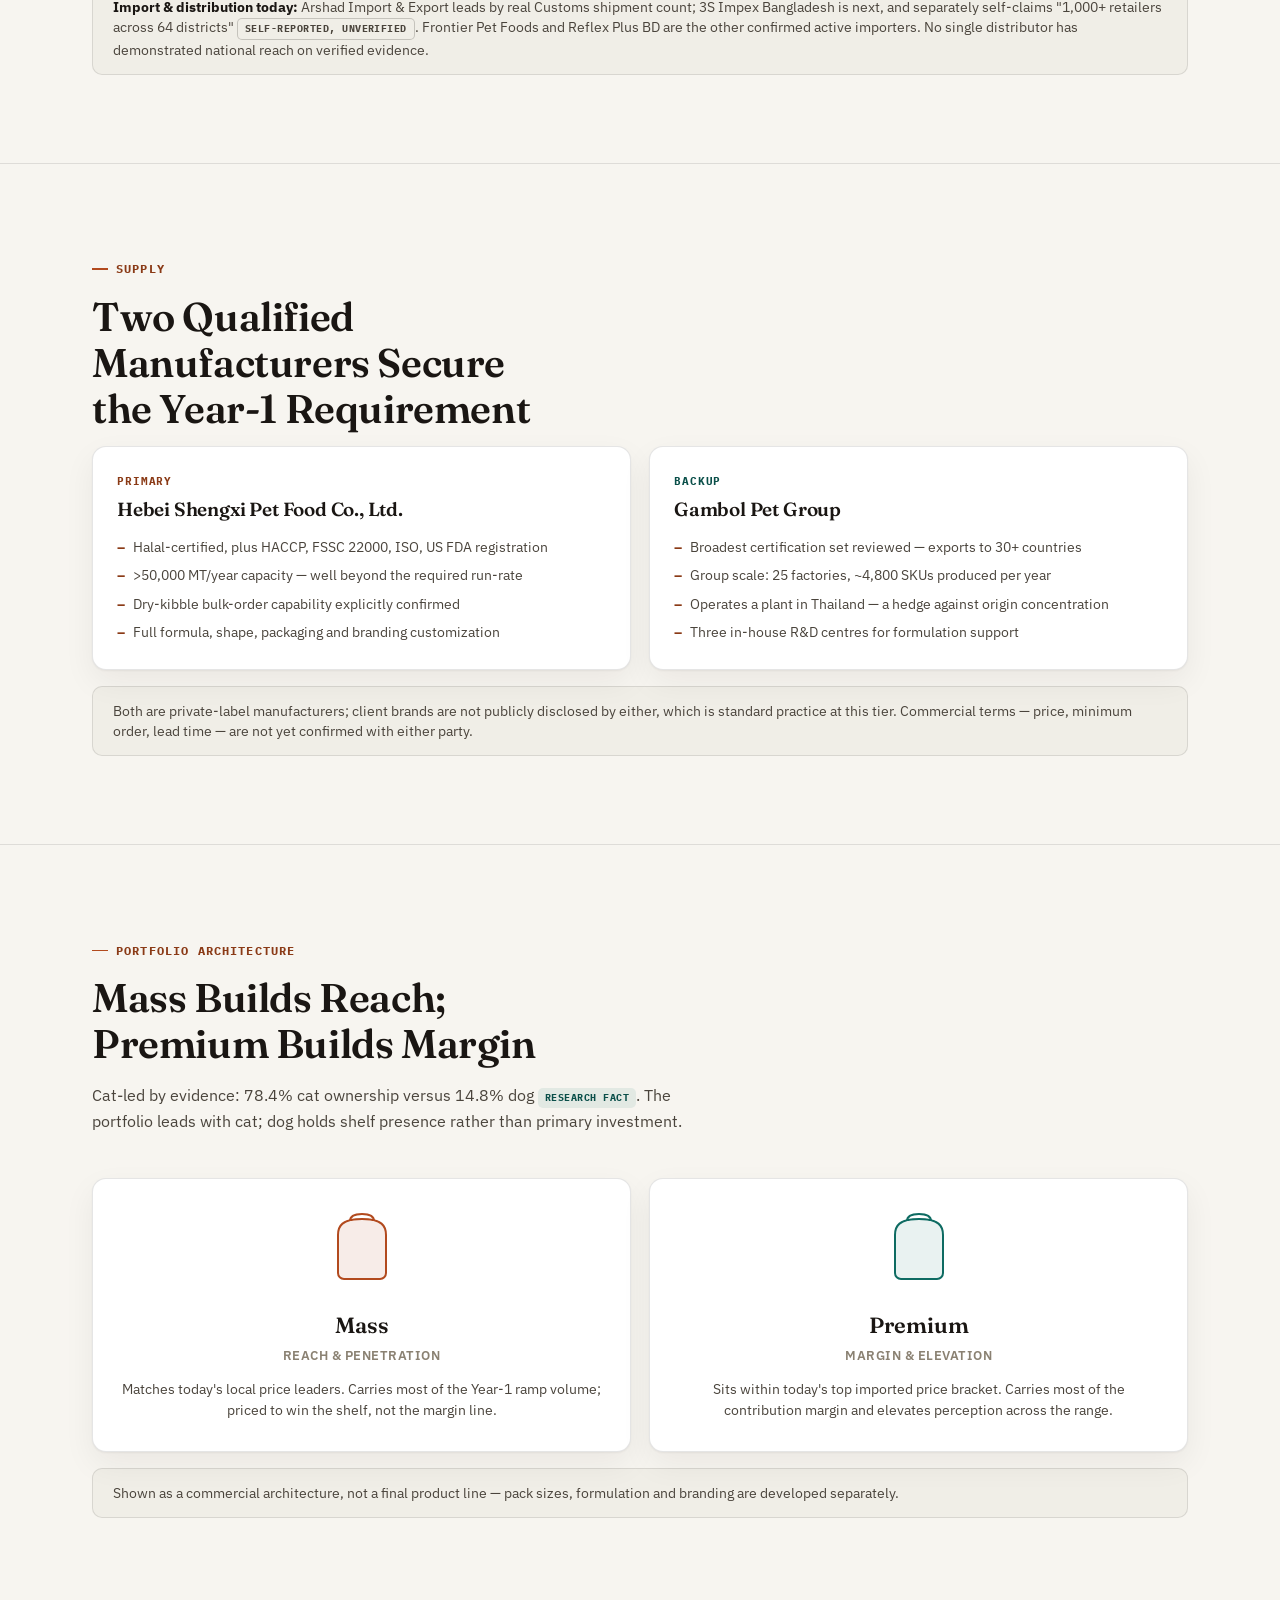
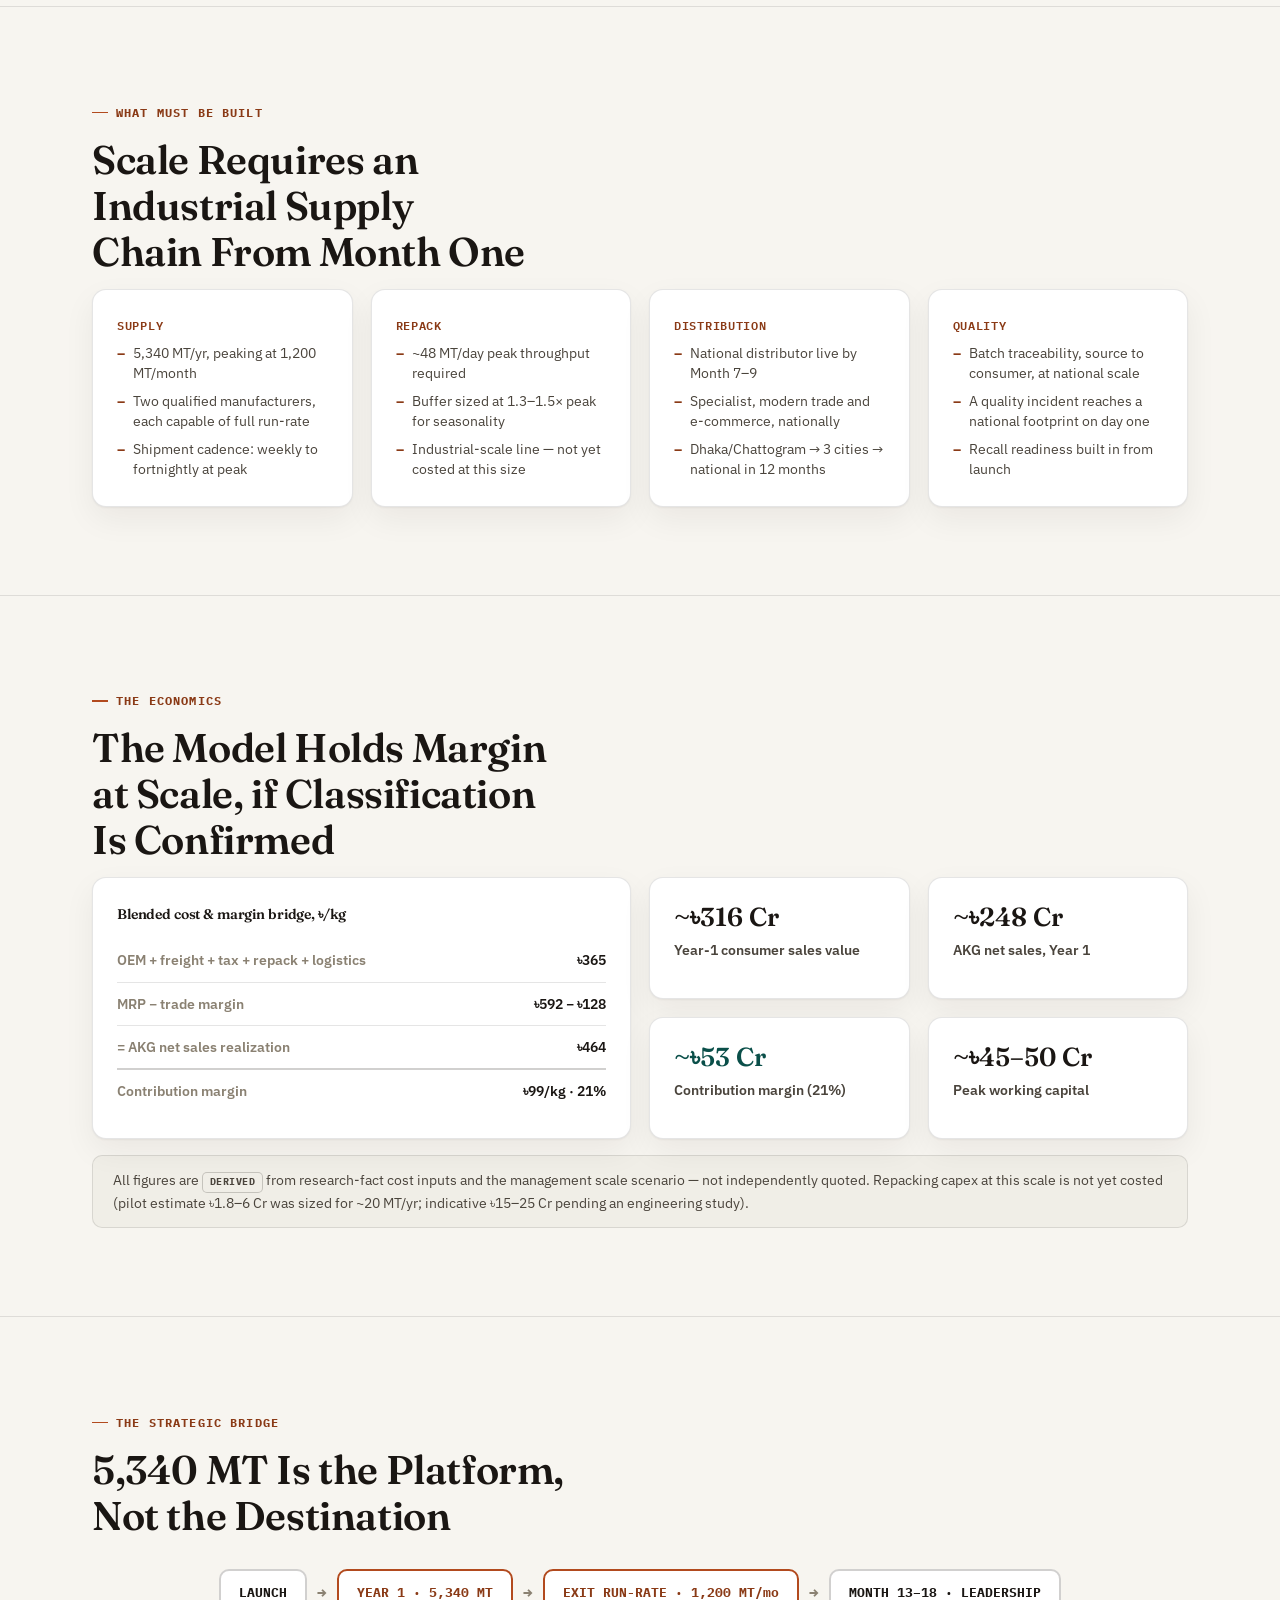
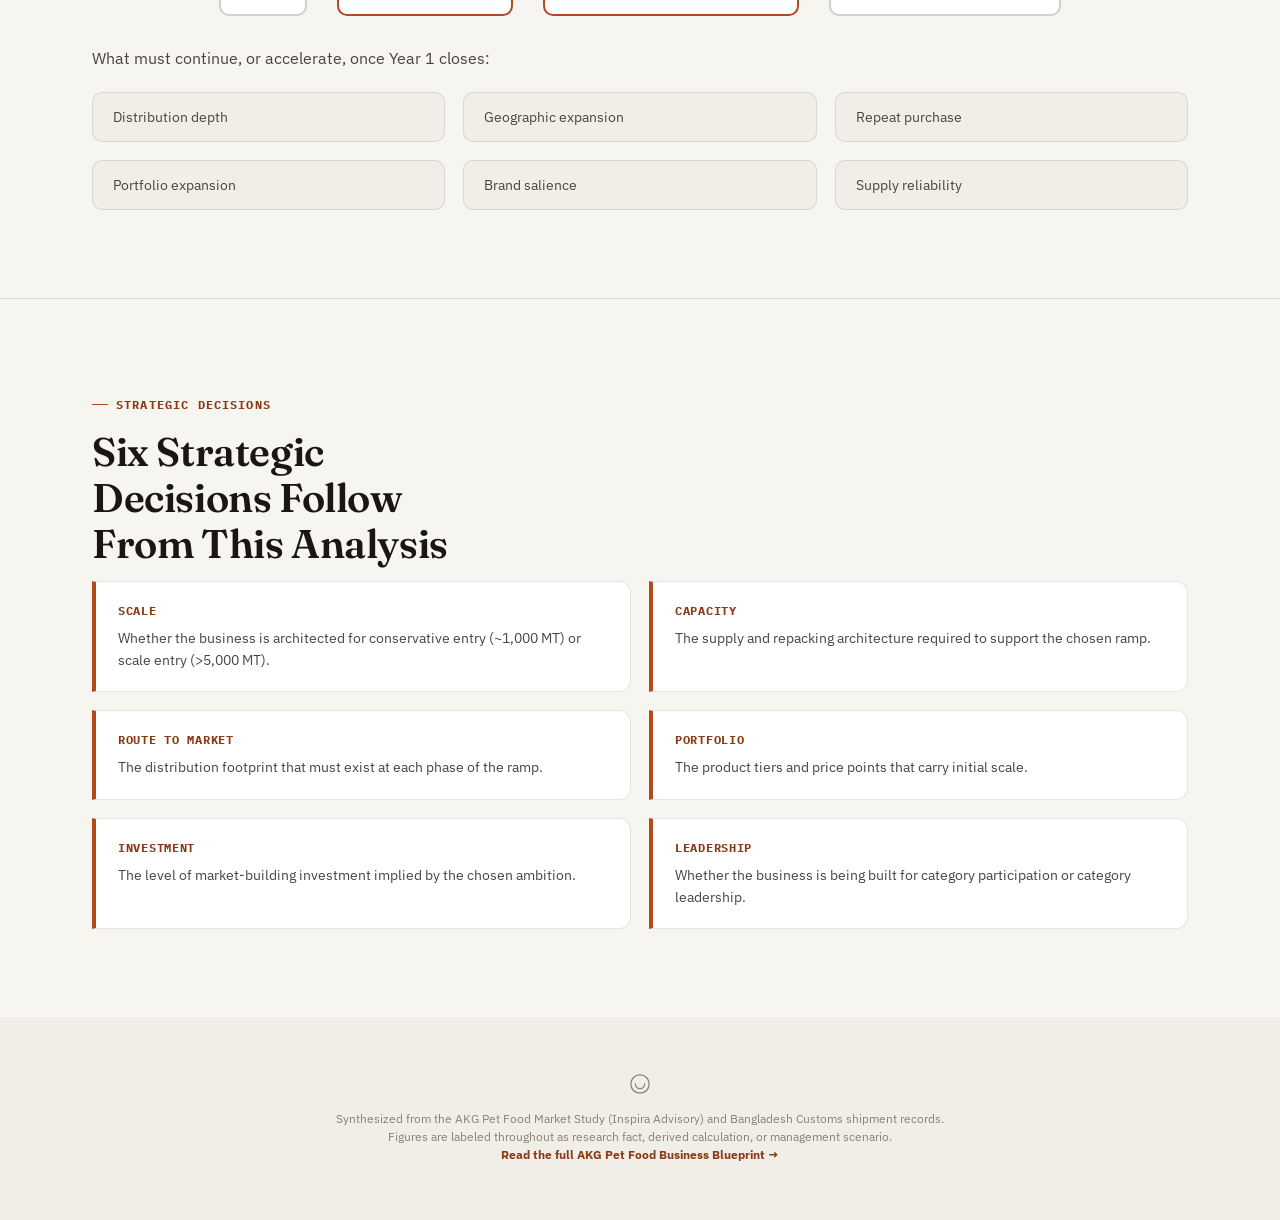
==== commit fd348324: "Add AKG Pet Food Business Blueprint: 29-chapter reference repository A comprehensive strategic and e" ====
--- a/index.html
+++ b/index.html
@@ -413,7 +413,8 @@
 <footer class="site-end">
   <svg class="fmark" width="22" height="22" viewBox="0 0 24 24" fill="none"><circle cx="12" cy="12" r="10" stroke="currentColor" stroke-width="1.4"/><path d="M7 12a5 5 0 0 0 10 0" stroke="currentColor" stroke-width="1.4" stroke-linecap="round"/></svg><br>
   Synthesized from the AKG Pet Food Market Study (Inspira Advisory) and Bangladesh Customs shipment records.<br>
-  Figures are labeled throughout as research fact, derived calculation, or management scenario.
+  Figures are labeled throughout as research fact, derived calculation, or management scenario.<br>
+  <a href="blueprint.html" style="color:var(--warm-strong);font-weight:700;text-decoration:none;">Read the full AKG Pet Food Business Blueprint →</a>
 </footer>
 
 <script src="script.js"></script>
